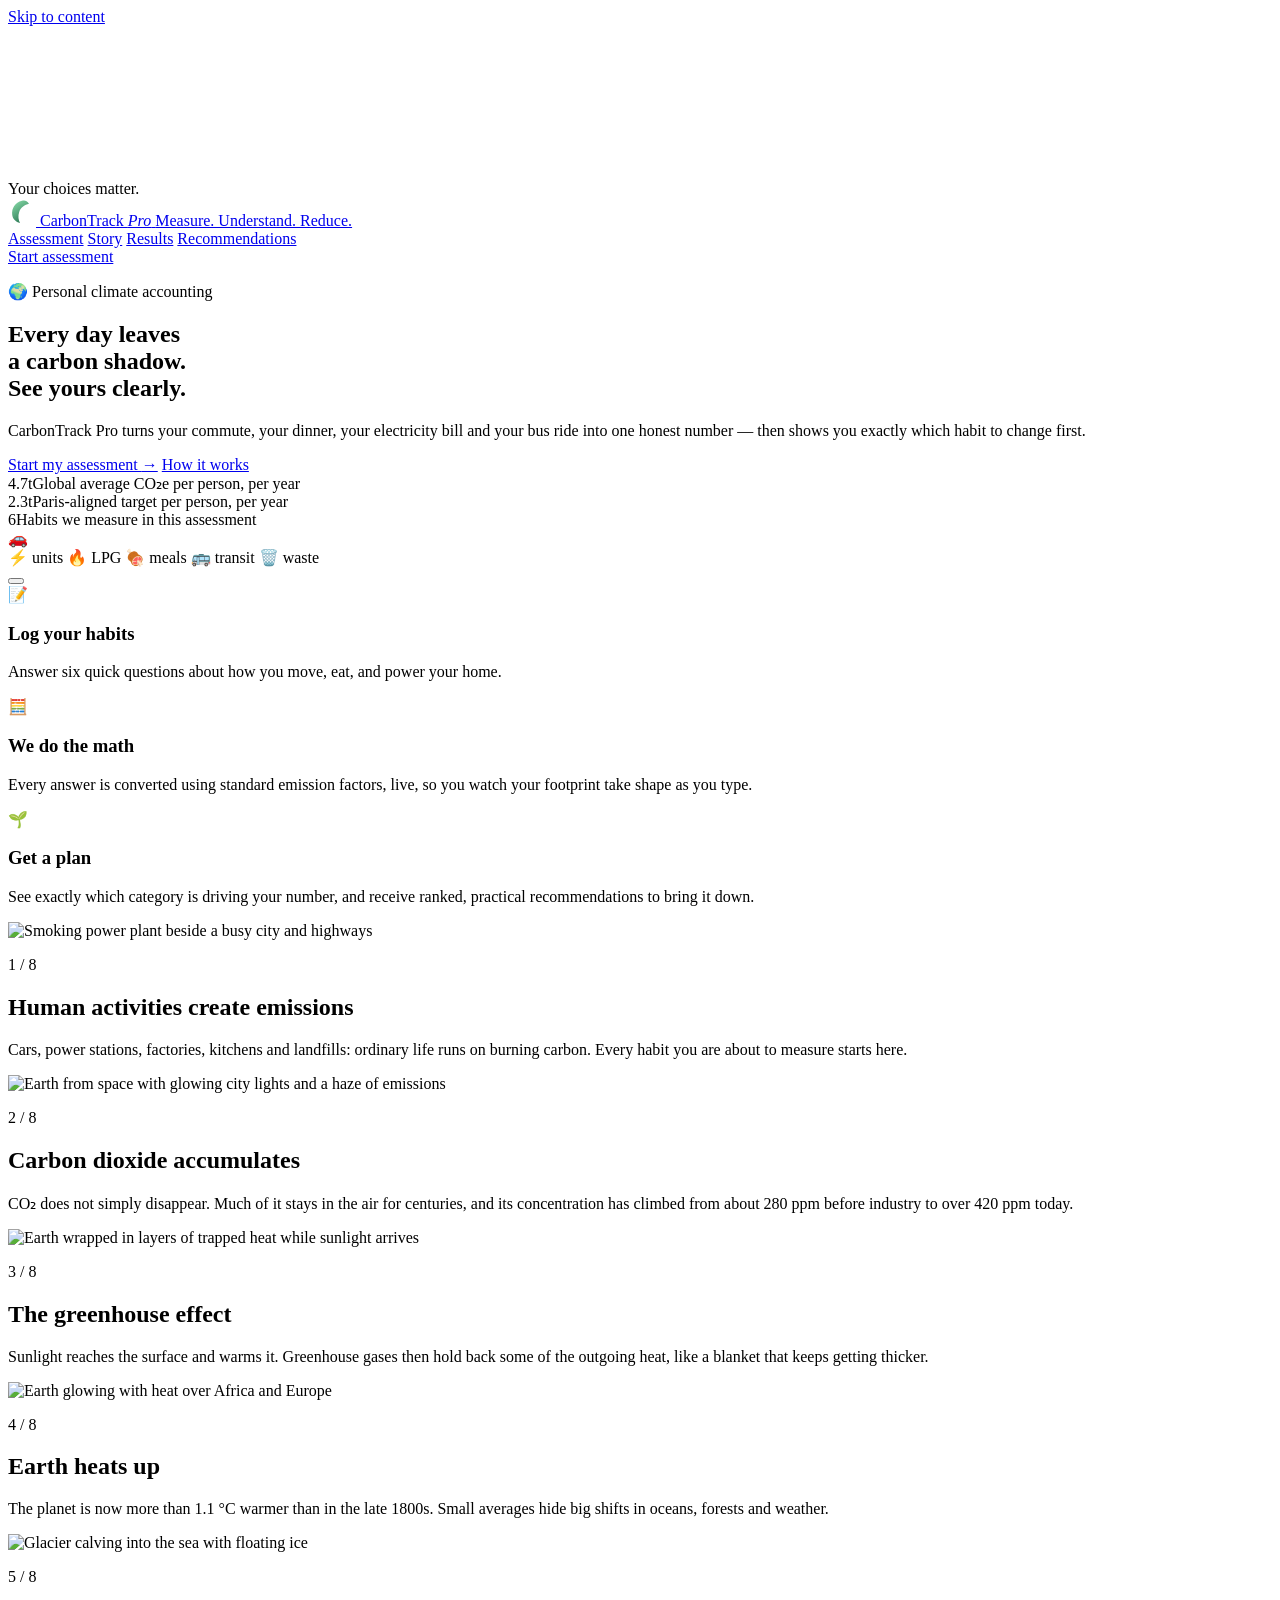
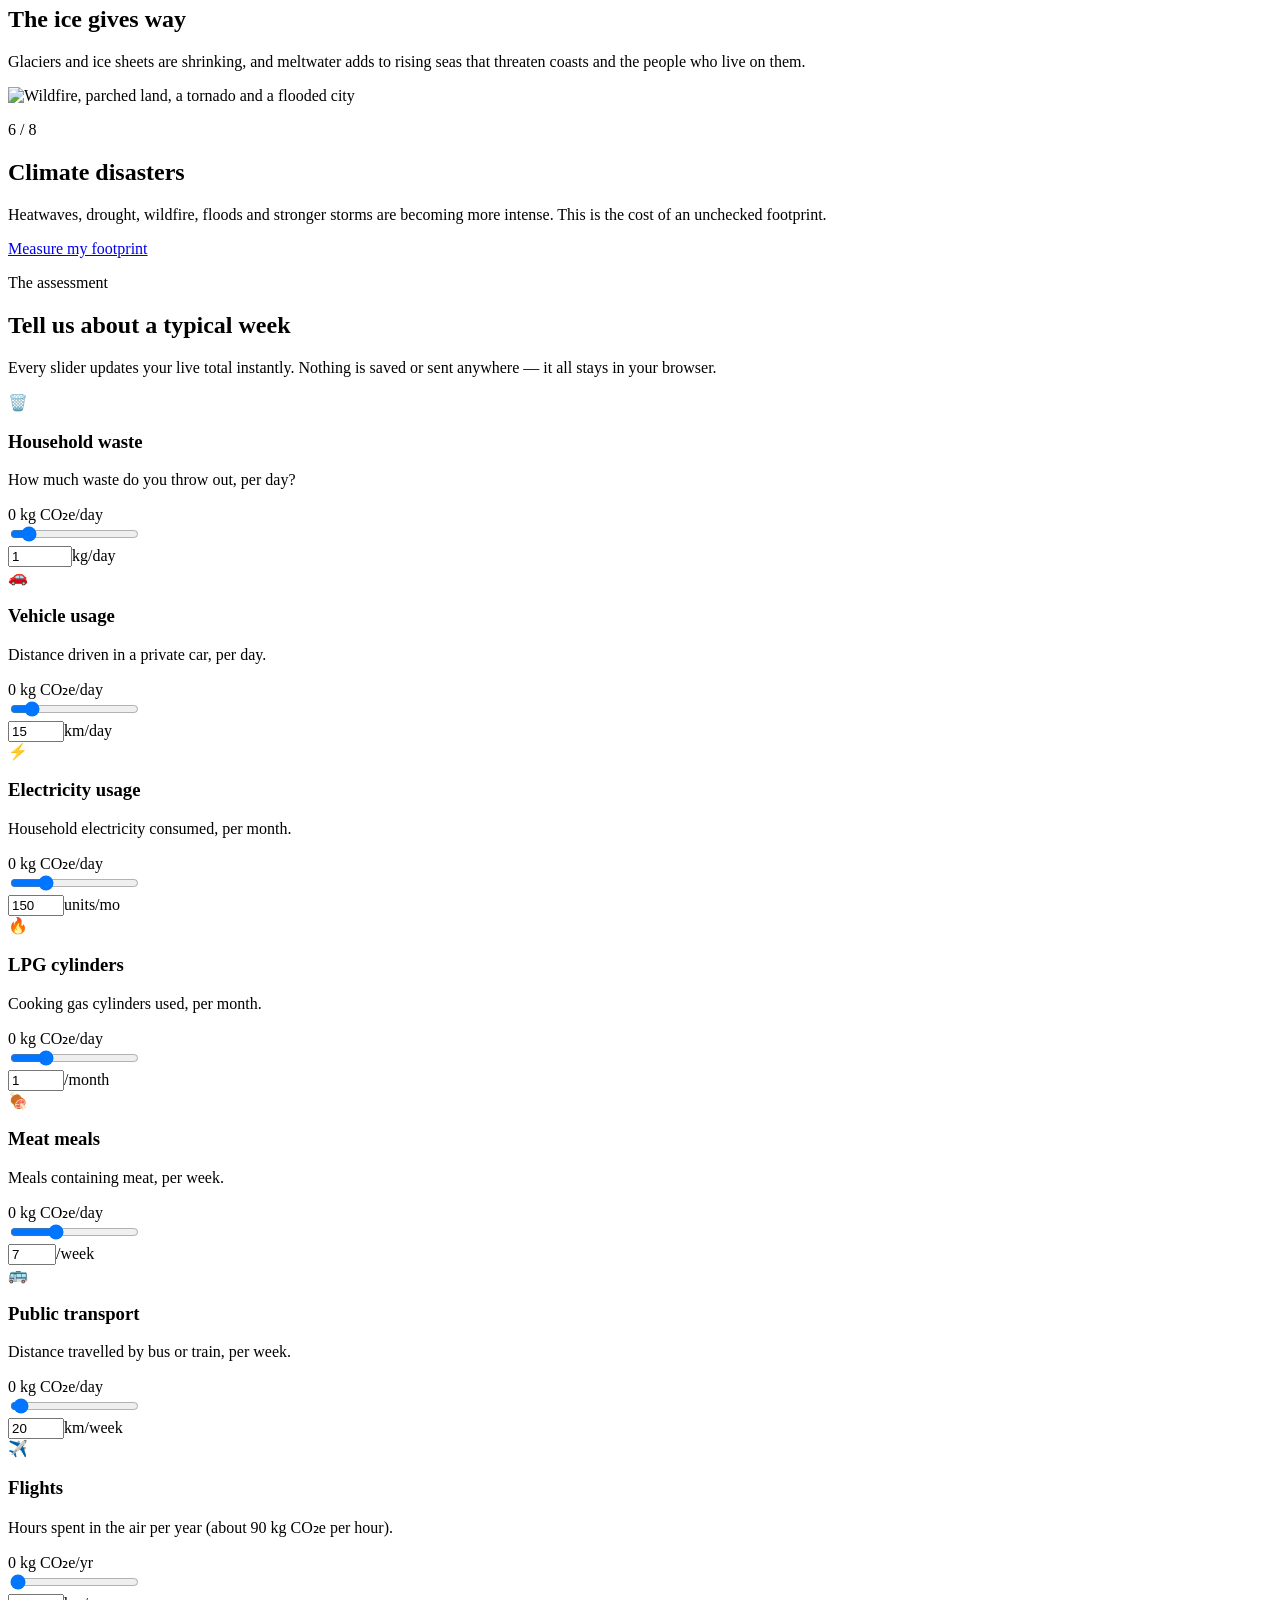
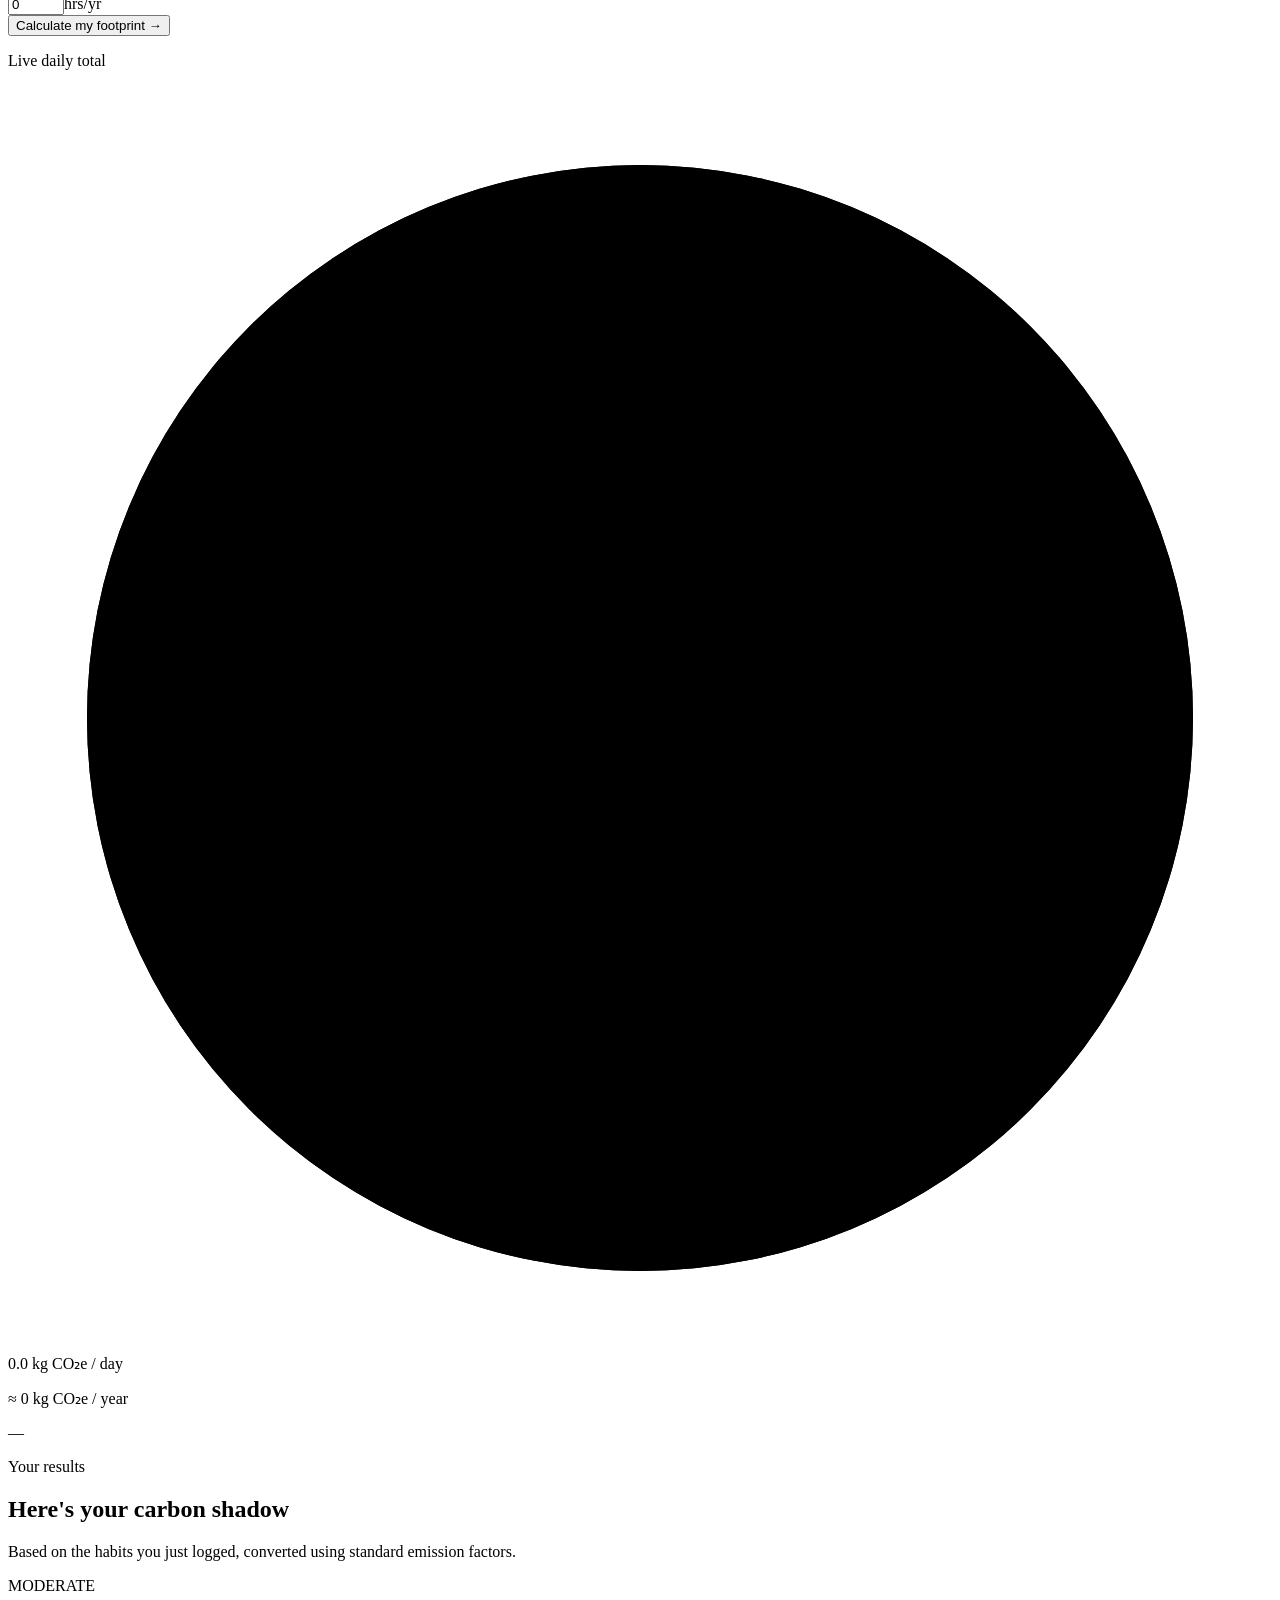
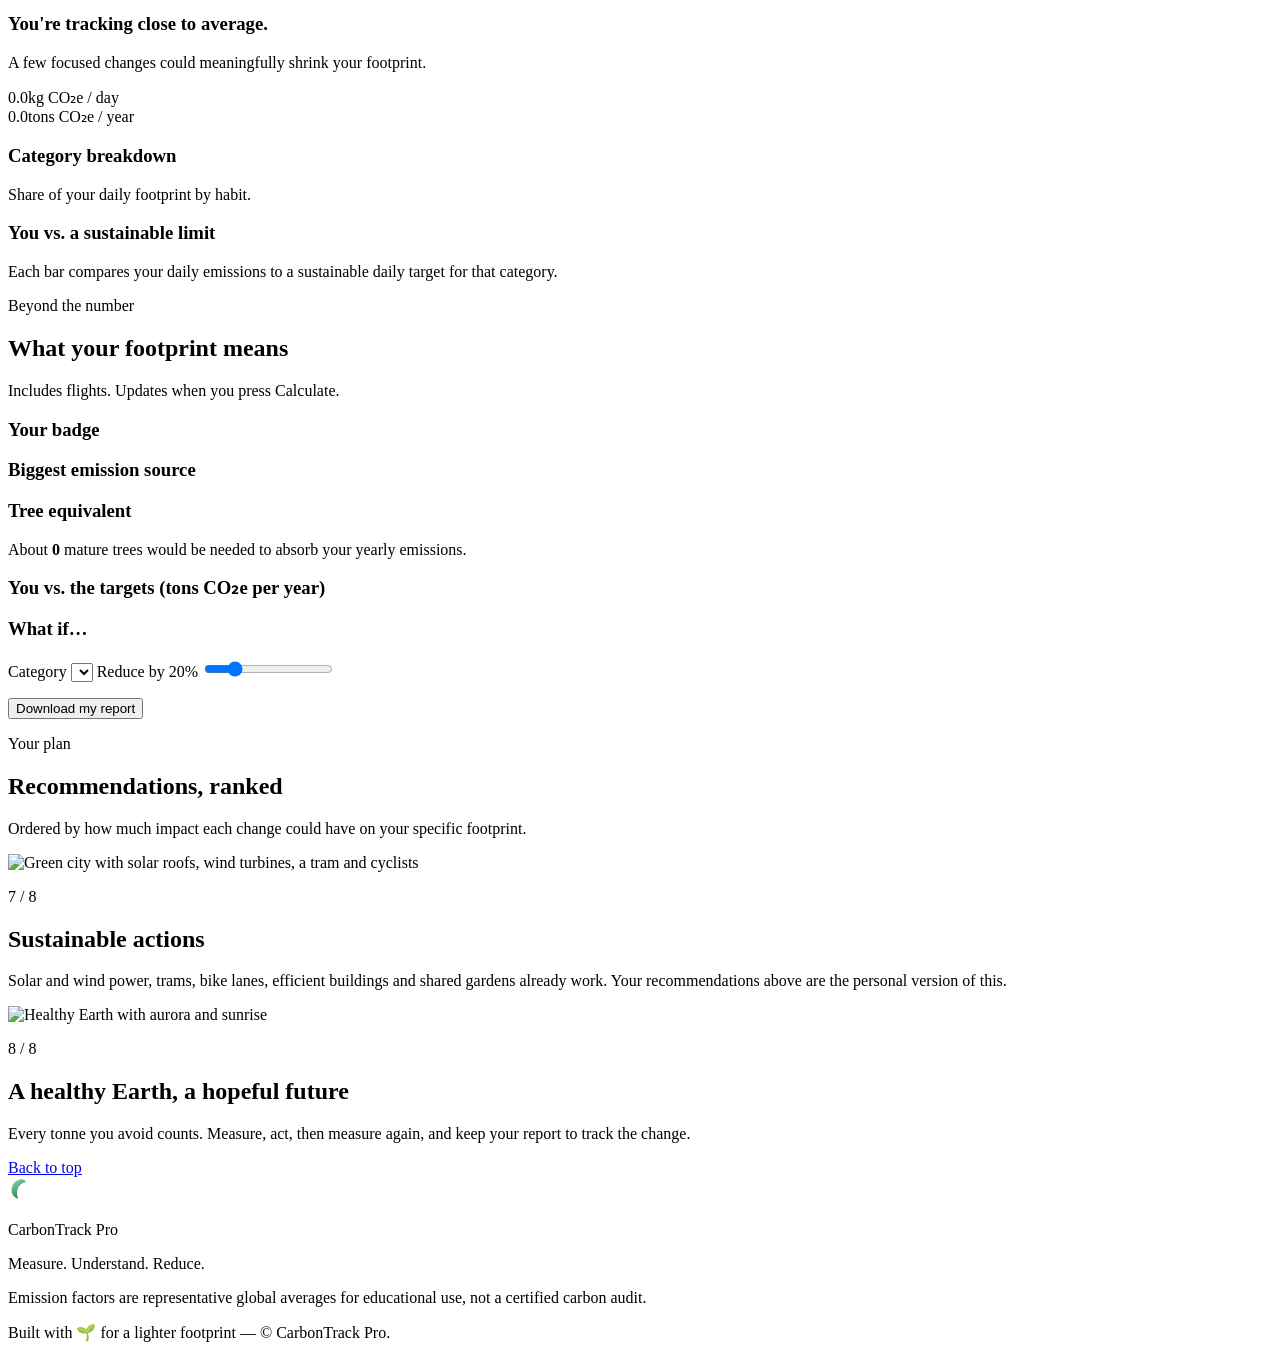
==== index.html @ 8499a709 "Add files via upload" ====
<!DOCTYPE html>
<html lang="en">
<head>
<meta charset="UTF-8" />
<meta name="viewport" content="width=device-width, initial-scale=1.0" />
<title>CarbonTrack Pro — Know Your Carbon Shadow</title>
<meta name="description" content="A precise, personalized carbon footprint tracker. Log your daily habits and get real recommendations to shrink your carbon shadow." />

<link rel="stylesheet" href="css/style.css" />
<link rel="stylesheet" href="css/enhancements.css" />
<meta http-equiv="Content-Security-Policy" content="default-src 'self'; img-src 'self' data: blob:; style-src 'self' 'unsafe-inline'; script-src 'self'; object-src 'none'; base-uri 'self'; form-action 'self'" />
</head>
<body>
<a class="skip-link" href="#main">Skip to content</a>

<div class="progress-track" aria-hidden="true"><div class="progress-fill" id="progressFill"></div></div>

<div class="blob-field" aria-hidden="true">
  <div class="blob blob--a" data-depth="0.15"></div>
  <div class="blob blob--b" data-depth="0.35"></div>
  <div class="blob blob--c" data-depth="0.08"></div>
</div>

<canvas id="cfc-bg-canvas" aria-hidden="true"></canvas>
<div id="cfc-bg-text" aria-hidden="true"><span>Your choices matter.</span></div>

<header class="site-header" id="siteHeader">
  <div class="header-inner">
    <a class="brand" href="#top">
      <span class="brand-mark">
        <svg viewBox="0 0 40 40" width="28" height="28" fill="none" xmlns="http://www.w3.org/2000/svg">
          <path d="M20 4C10 6 5 15 6 24c0.6 6 5.2 10.6 11.2 11.6C15 32 14 26 16 20c2.3-6.9 8-10.6 14-11.8C27 3.5 23.6 3.2 20 4Z" fill="url(#leafGrad)"/>
          <defs>
            <linearGradient id="leafGrad" x1="5" y1="4" x2="27" y2="36" gradientUnits="userSpaceOnUse">
              <stop stop-color="#8CE0AC"/><stop offset="1" stop-color="#1F6B4A"/>
            </linearGradient>
          </defs>
        </svg>
      </span>
      <span class="brand-text">
        <span class="brand-name">CarbonTrack <em>Pro</em></span>
        <span class="brand-tagline">Measure. Understand. Reduce.</span>
      </span>
    </a>
    <nav class="header-nav" aria-label="Primary">
      <a href="#calculator">Assessment</a>
      <a href="#story">Story</a>
      <a href="#results">Results</a>
      <a href="#recommendations">Recommendations</a>
    </nav>
    <a href="#calculator" class="btn btn--primary btn--small">Start assessment</a>
  </div>
</header>

<main id="main"><span id="top"></span>

  <section class="hero" id="hero">
    <div class="hero-inner">
      <p class="eyebrow reveal">🌍 Personal climate accounting</p>
      <h1 class="hero-title reveal">
        Every day leaves<br/>a <span class="hero-title-accent">carbon shadow.</span><br/>See yours clearly.
      </h1>
      <p class="hero-sub reveal">
        CarbonTrack Pro turns your commute, your dinner, your electricity bill and your bus ride
        into one honest number — then shows you exactly which habit to change first.
      </p>
      <div class="hero-actions reveal">
        <a href="#calculator" class="btn btn--primary">Start my assessment <span class="btn-arrow">→</span></a>
        <a href="#how-it-works" class="btn btn--ghost">How it works</a>
      </div>
      <div class="hero-stats reveal">
        <div class="hero-stat"><span class="hero-stat-num" data-mono>4.7t</span><span class="hero-stat-label">Global average CO₂e per person, per year</span></div>
        <div class="hero-stat"><span class="hero-stat-num" data-mono>2.3t</span><span class="hero-stat-label">Paris-aligned target per person, per year</span></div>
        <div class="hero-stat"><span class="hero-stat-num" data-mono>6</span><span class="hero-stat-label">Habits we measure in this assessment</span></div>
      </div>
    </div>
    <div class="hero-visual" aria-hidden="true">
      <div class="orbit-ring">
        <div class="orbit-core"><span class="orbit-emoji">🚗</span></div>
        <span class="orbit-chip orbit-chip--1">⚡ units</span>
        <span class="orbit-chip orbit-chip--2">🔥 LPG</span>
        <span class="orbit-chip orbit-chip--3">🍖 meals</span>
        <span class="orbit-chip orbit-chip--4">🚌 transit</span>
        <span class="orbit-chip orbit-chip--5">🗑️ waste</span>
      </div>
    </div>
    <button class="scroll-cue" id="scrollCue" aria-label="Scroll to assessment"><span></span></button>
  </section>

  <section class="how" id="how-it-works">
    <div class="how-inner">
      <div class="how-step reveal">
        <span class="how-step-icon">📝</span>
        <h3>Log your habits</h3>
        <p>Answer six quick questions about how you move, eat, and power your home.</p>
      </div>
      <div class="how-step reveal">
        <span class="how-step-icon">🧮</span>
        <h3>We do the math</h3>
        <p>Every answer is converted using standard emission factors, live, so you watch your footprint take shape as you type.</p>
      </div>
      <div class="how-step reveal">
        <span class="how-step-icon">🌱</span>
        <h3>Get a plan</h3>
        <p>See exactly which category is driving your number, and receive ranked, practical recommendations to bring it down.</p>
      </div>
    </div>
  </section>

<div id="story"><section class="scene" aria-labelledby="sc1"><div class="scene__media"><picture><source type="image/webp" srcset="assets/img/scene1-768.webp 768w, assets/img/scene1.webp 1376w" sizes="100vw"><img src="assets/img/scene1.jpg" srcset="assets/img/scene1-768.jpg 768w, assets/img/scene1.jpg 1376w" sizes="100vw" alt="Smoking power plant beside a busy city and highways" width="1376" height="768" loading="lazy" decoding="async"></picture></div><div class="scene__veil" aria-hidden="true"></div><div class="scene__inner"><div class="scene__card"><p class="scene__count">1 / 8</p><h2 id="sc1">Human activities create emissions</h2><p>Cars, power stations, factories, kitchens and landfills: ordinary life runs on burning carbon. Every habit you are about to measure starts here.</p></div></div></section><section class="scene" aria-labelledby="sc2"><div class="scene__media"><picture><source type="image/webp" srcset="assets/img/scene2-768.webp 768w, assets/img/scene2.webp 1376w" sizes="100vw"><img src="assets/img/scene2.jpg" srcset="assets/img/scene2-768.jpg 768w, assets/img/scene2.jpg 1376w" sizes="100vw" alt="Earth from space with glowing city lights and a haze of emissions" width="1376" height="768" loading="lazy" decoding="async"></picture></div><div class="scene__veil" aria-hidden="true"></div><div class="scene__inner"><div class="scene__card"><p class="scene__count">2 / 8</p><h2 id="sc2">Carbon dioxide accumulates</h2><p>CO₂ does not simply disappear. Much of it stays in the air for centuries, and its concentration has climbed from about 280 ppm before industry to over 420 ppm today.</p></div></div></section><section class="scene" aria-labelledby="sc3"><div class="scene__media"><picture><source type="image/webp" srcset="assets/img/scene3-768.webp 768w, assets/img/scene3.webp 1376w" sizes="100vw"><img src="assets/img/scene3.jpg" srcset="assets/img/scene3-768.jpg 768w, assets/img/scene3.jpg 1376w" sizes="100vw" alt="Earth wrapped in layers of trapped heat while sunlight arrives" width="1376" height="768" loading="lazy" decoding="async"></picture></div><div class="scene__veil" aria-hidden="true"></div><div class="scene__inner"><div class="scene__card"><p class="scene__count">3 / 8</p><h2 id="sc3">The greenhouse effect</h2><p>Sunlight reaches the surface and warms it. Greenhouse gases then hold back some of the outgoing heat, like a blanket that keeps getting thicker.</p></div></div></section><section class="scene" aria-labelledby="sc4"><div class="scene__media"><picture><source type="image/webp" srcset="assets/img/scene4-768.webp 768w, assets/img/scene4.webp 1376w" sizes="100vw"><img src="assets/img/scene4.jpg" srcset="assets/img/scene4-768.jpg 768w, assets/img/scene4.jpg 1376w" sizes="100vw" alt="Earth glowing with heat over Africa and Europe" width="1376" height="768" loading="lazy" decoding="async"></picture></div><div class="scene__veil" aria-hidden="true"></div><div class="scene__inner"><div class="scene__card"><p class="scene__count">4 / 8</p><h2 id="sc4">Earth heats up</h2><p>The planet is now more than 1.1 °C warmer than in the late 1800s. Small averages hide big shifts in oceans, forests and weather.</p></div></div></section><section class="scene" aria-labelledby="sc5"><div class="scene__media"><picture><source type="image/webp" srcset="assets/img/scene5-768.webp 768w, assets/img/scene5.webp 1376w" sizes="100vw"><img src="assets/img/scene5.jpg" srcset="assets/img/scene5-768.jpg 768w, assets/img/scene5.jpg 1376w" sizes="100vw" alt="Glacier calving into the sea with floating ice" width="1376" height="768" loading="lazy" decoding="async"></picture></div><div class="scene__veil" aria-hidden="true"></div><div class="scene__inner"><div class="scene__card"><p class="scene__count">5 / 8</p><h2 id="sc5">The ice gives way</h2><p>Glaciers and ice sheets are shrinking, and meltwater adds to rising seas that threaten coasts and the people who live on them.</p></div></div></section><section class="scene" aria-labelledby="sc6"><div class="scene__media"><picture><source type="image/webp" srcset="assets/img/scene6-768.webp 768w, assets/img/scene6.webp 1376w" sizes="100vw"><img src="assets/img/scene6.jpg" srcset="assets/img/scene6-768.jpg 768w, assets/img/scene6.jpg 1376w" sizes="100vw" alt="Wildfire, parched land, a tornado and a flooded city" width="1376" height="768" loading="lazy" decoding="async"></picture></div><div class="scene__veil" aria-hidden="true"></div><div class="scene__inner"><div class="scene__card"><p class="scene__count">6 / 8</p><h2 id="sc6">Climate disasters</h2><p>Heatwaves, drought, wildfire, floods and stronger storms are becoming more intense. This is the cost of an unchecked footprint.</p><a class="btn btn--primary scene__cta" href="#calculator">Measure my footprint</a></div></div></section></div>
  <section class="calculator" id="calculator">
    <div class="section-head reveal">
      <p class="eyebrow">The assessment</p>
      <h2>Tell us about a typical week</h2>
      <p class="section-sub">Every slider updates your live total instantly. Nothing is saved or sent anywhere — it all stays in your browser.</p>
    </div>

    <div class="calculator-grid">
      <div class="calculator-cards" id="calculatorCards">

        <article class="q-card reveal" data-category="waste">
          <div class="q-card-head">
            <span class="q-icon" style="--icon-bg:#EAF6EE;">🗑️</span>
            <div><h3>Household waste</h3><p>How much waste do you throw out, per day?</p></div>
            <span class="q-chip" id="chip-waste">0 kg CO₂e/day</span>
          </div>
          <div class="q-controls">
            <input type="range" min="0" max="10" step="0.1" value="1" class="q-slider" id="slider-waste">
            <div class="q-number"><input type="number" min="0" max="10" step="0.1" value="1" id="number-waste"><span>kg/day</span></div>
          </div>
        </article>

        <article class="q-card reveal" data-category="vehicle">
          <div class="q-card-head">
            <span class="q-icon" style="--icon-bg:#EAF1FB;">🚗</span>
            <div><h3>Vehicle usage</h3><p>Distance driven in a private car, per day.</p></div>
            <span class="q-chip" id="chip-vehicle">0 kg CO₂e/day</span>
          </div>
          <div class="q-controls">
            <input type="range" min="0" max="120" step="1" value="15" class="q-slider" id="slider-vehicle">
            <div class="q-number"><input type="number" min="0" max="120" step="1" value="15" id="number-vehicle"><span>km/day</span></div>
          </div>
        </article>

        <article class="q-card reveal" data-category="electricity">
          <div class="q-card-head">
            <span class="q-icon" style="--icon-bg:#FEF6E4;">⚡</span>
            <div><h3>Electricity usage</h3><p>Household electricity consumed, per month.</p></div>
            <span class="q-chip" id="chip-electricity">0 kg CO₂e/day</span>
          </div>
          <div class="q-controls">
            <input type="range" min="0" max="600" step="5" value="150" class="q-slider" id="slider-electricity">
            <div class="q-number"><input type="number" min="0" max="600" step="5" value="150" id="number-electricity"><span>units/mo</span></div>
          </div>
        </article>

        <article class="q-card reveal" data-category="lpg">
          <div class="q-card-head">
            <span class="q-icon" style="--icon-bg:#FDEDEA;">🔥</span>
            <div><h3>LPG cylinders</h3><p>Cooking gas cylinders used, per month.</p></div>
            <span class="q-chip" id="chip-lpg">0 kg CO₂e/day</span>
          </div>
          <div class="q-controls">
            <input type="range" min="0" max="4" step="0.1" value="1" class="q-slider" id="slider-lpg">
            <div class="q-number"><input type="number" min="0" max="4" step="0.1" value="1" id="number-lpg"><span>/month</span></div>
          </div>
        </article>

        <article class="q-card reveal" data-category="meat">
          <div class="q-card-head">
            <span class="q-icon" style="--icon-bg:#FBEAEE;">🍖</span>
            <div><h3>Meat meals</h3><p>Meals containing meat, per week.</p></div>
            <span class="q-chip" id="chip-meat">0 kg CO₂e/day</span>
          </div>
          <div class="q-controls">
            <input type="range" min="0" max="21" step="1" value="7" class="q-slider" id="slider-meat">
            <div class="q-number"><input type="number" min="0" max="21" step="1" value="7" id="number-meat"><span>/week</span></div>
          </div>
        </article>

        <article class="q-card reveal" data-category="transit">
          <div class="q-card-head">
            <span class="q-icon" style="--icon-bg:#EEF0FC;">🚌</span>
            <div><h3>Public transport</h3><p>Distance travelled by bus or train, per week.</p></div>
            <span class="q-chip" id="chip-transit">0 kg CO₂e/day</span>
          </div>
          <div class="q-controls">
            <input type="range" min="0" max="700" step="10" value="20" class="q-slider" id="slider-transit">
            <div class="q-number"><input type="number" min="0" max="700" step="10" value="20" id="number-transit"><span>km/week</span></div>
          </div>
        </article>

<article class="q-card reveal" data-category="flight"><div class="q-card-head"><span class="q-icon" style="--icon-bg:#E8F3FB;">✈️</span>
<div><h3>Flights</h3><p>Hours spent in the air per year (about 90 kg CO₂e per hour).</p></div><span class="q-chip" id="chip-flight">0 kg CO₂e/yr</span></div>
<div class="q-controls"><input type="range" min="0" max="200" step="1" value="0" class="q-slider" id="slider-flight"><div class="q-number"><input type="number" min="0" max="200" step="1" value="0" id="number-flight"><span>hrs/yr</span></div></div></article>
        <button class="btn btn--primary btn--wide reveal" id="calculateBtn" type="button">
          Calculate my footprint <span class="btn-arrow">→</span>
        </button>
      </div>

      <aside class="live-panel reveal" id="livePanel">
        <div class="live-panel-inner">
          <p class="live-label">Live daily total</p>
          <div class="gauge">
            <svg viewBox="0 0 160 160" class="gauge-svg">
              <circle cx="80" cy="80" r="70" class="gauge-track"/>
              <circle cx="80" cy="80" r="70" class="gauge-value" id="gaugeValue"/>
            </svg>
            <div class="gauge-center">
              <span class="gauge-number" id="gaugeNumber" data-mono>0.0</span>
              <span class="gauge-unit">kg CO₂e / day</span>
            </div>
          </div>
          <p class="live-yearly">≈ <span id="liveYearly" data-mono>0</span> kg CO₂e / year</p>
          <div class="live-badge" id="liveBadge">—</div>
        </div>
      </aside>
    </div>
  </section>

  <section class="results" id="results">
    <div class="section-head reveal">
      <p class="eyebrow">Your results</p>
      <h2>Here's your carbon shadow</h2>
      <p class="section-sub">Based on the habits you just logged, converted using standard emission factors.</p>
    </div>

    <div class="verdict-card reveal" id="verdictCard">
      <div class="verdict-left">
        <span class="verdict-flag" id="verdictFlag">MODERATE</span>
        <h3 class="verdict-title" id="verdictTitle">You're tracking close to average.</h3>
        <p class="verdict-desc" id="verdictDesc">A few focused changes could meaningfully shrink your footprint.</p>
        <div class="verdict-numbers">
          <div><span class="verdict-big" id="verdictDaily" data-mono>0.0</span><span class="verdict-unit">kg CO₂e / day</span></div>
          <div><span class="verdict-big" id="verdictYearly" data-mono>0.0</span><span class="verdict-unit">tons CO₂e / year</span></div>
        </div>
      </div>
      <div class="verdict-right">
        <div id="doughnutChart" class="donut-wrap" aria-label="Category breakdown chart"></div>
      </div>
    </div>

    <div class="charts-row">
      <div class="chart-card reveal">
        <h3>Category breakdown</h3>
        <p class="chart-sub">Share of your daily footprint by habit.</p>
        <div class="legend" id="doughnutLegend"></div>
      </div>
      <div class="chart-card chart-card--wide reveal">
        <h3>You vs. a sustainable limit</h3>
        <p class="chart-sub">Each bar compares your daily emissions to a sustainable daily target for that category.</p>
        <div id="barChart" class="bar-list" aria-label="Category vs sustainable limit comparison"></div>
      </div>
    </div>
  </section>

<section class="insights" id="insights" aria-labelledby="insH"><div class="section-head"><p class="eyebrow">Beyond the number</p><h2 id="insH">What your footprint means</h2>
<p class="section-sub">Includes flights. Updates when you press Calculate.</p></div><div class="insight-grid">
<div class="insight-card"><h3>Your badge</h3><div class="badge-big" role="status"><span class="badge-big__icon" id="badgeIcon" aria-hidden="true"></span><div><div class="badge-big__name" id="badgeName"></div><p id="badgeDesc"></p></div></div></div>
<div class="insight-card"><h3>Biggest emission source</h3><p id="topSource"></p><h3>Tree equivalent</h3><p>About <strong id="treeCount" data-mono>0</strong> mature trees would be needed to absorb your yearly emissions.</p></div>
<div class="insight-card insight-card--wide"><h3>You vs. the targets (tons CO₂e per year)</h3><div id="cmpChart" role="img" aria-label="Bar comparison of sustainable target, global average and your result"></div></div>
<div class="insight-card insight-card--wide"><h3>What if&hellip;</h3><div class="whatif-controls"><label>Category <select id="whatifCat"></select></label>
<label>Reduce by <output id="whatifPctOut">20%</output> <input type="range" class="q-slider" id="whatifPct" min="0" max="100" step="5" value="20"></label></div><p class="whatif-out" id="whatifOut" aria-live="polite"></p></div>
</div><div class="report-bar"><button class="btn btn--primary" id="reportBtn" type="button">Download my report</button></div></section>
  <section class="recommendations" id="recommendations">
    <div class="section-head reveal">
      <p class="eyebrow">Your plan</p>
      <h2>Recommendations, ranked</h2>
      <p class="section-sub">Ordered by how much impact each change could have on your specific footprint.</p>
    </div>
    <div class="rec-grid" id="recGrid"></div>
  </section>

<div id="hope"><section class="scene" aria-labelledby="sc7"><div class="scene__media"><picture><source type="image/webp" srcset="assets/img/scene7-768.webp 768w, assets/img/scene7.webp 1376w" sizes="100vw"><img src="assets/img/scene7.jpg" srcset="assets/img/scene7-768.jpg 768w, assets/img/scene7.jpg 1376w" sizes="100vw" alt="Green city with solar roofs, wind turbines, a tram and cyclists" width="1376" height="768" loading="lazy" decoding="async"></picture></div><div class="scene__veil" aria-hidden="true"></div><div class="scene__inner"><div class="scene__card"><p class="scene__count">7 / 8</p><h2 id="sc7">Sustainable actions</h2><p>Solar and wind power, trams, bike lanes, efficient buildings and shared gardens already work. Your recommendations above are the personal version of this.</p></div></div></section><section class="scene" aria-labelledby="sc8"><div class="scene__media"><picture><source type="image/webp" srcset="assets/img/scene8-768.webp 768w, assets/img/scene8.webp 1376w" sizes="100vw"><img src="assets/img/scene8.jpg" srcset="assets/img/scene8-768.jpg 768w, assets/img/scene8.jpg 1376w" sizes="100vw" alt="Healthy Earth with aurora and sunrise" width="1376" height="768" loading="lazy" decoding="async"></picture></div><div class="scene__veil" aria-hidden="true"></div><div class="scene__inner"><div class="scene__card"><p class="scene__count">8 / 8</p><h2 id="sc8">A healthy Earth, a hopeful future</h2><p>Every tonne you avoid counts. Measure, act, then measure again, and keep your report to track the change.</p><a class="btn btn--ghost scene__cta" href="#top">Back to top</a></div></div></section></div>
</main>

<footer class="site-footer">
  <div class="footer-inner">
    <div class="footer-brand">
      <span class="brand-mark">
        <svg viewBox="0 0 40 40" width="24" height="24" fill="none" xmlns="http://www.w3.org/2000/svg">
          <path d="M20 4C10 6 5 15 6 24c0.6 6 5.2 10.6 11.2 11.6C15 32 14 26 16 20c2.3-6.9 8-10.6 14-11.8C27 3.5 23.6 3.2 20 4Z" fill="url(#leafGrad2)"/>
          <defs>
            <linearGradient id="leafGrad2" x1="5" y1="4" x2="27" y2="36" gradientUnits="userSpaceOnUse">
              <stop stop-color="#8CE0AC"/><stop offset="1" stop-color="#1F6B4A"/>
            </linearGradient>
          </defs>
        </svg>
      </span>
      <div><p class="footer-name">CarbonTrack Pro</p><p class="footer-tag">Measure. Understand. Reduce.</p></div>
    </div>
    <p class="footer-note">Emission factors are representative global averages for educational use, not a certified carbon audit.</p>
    <p class="footer-credits">Built with 🌱 for a lighter footprint — © <span id="year"></span> CarbonTrack Pro.</p>
  </div>
</footer>

<script src="js/app.js" defer></script>
<script src="js/enhancements.js" defer></script>
</body>
</html>
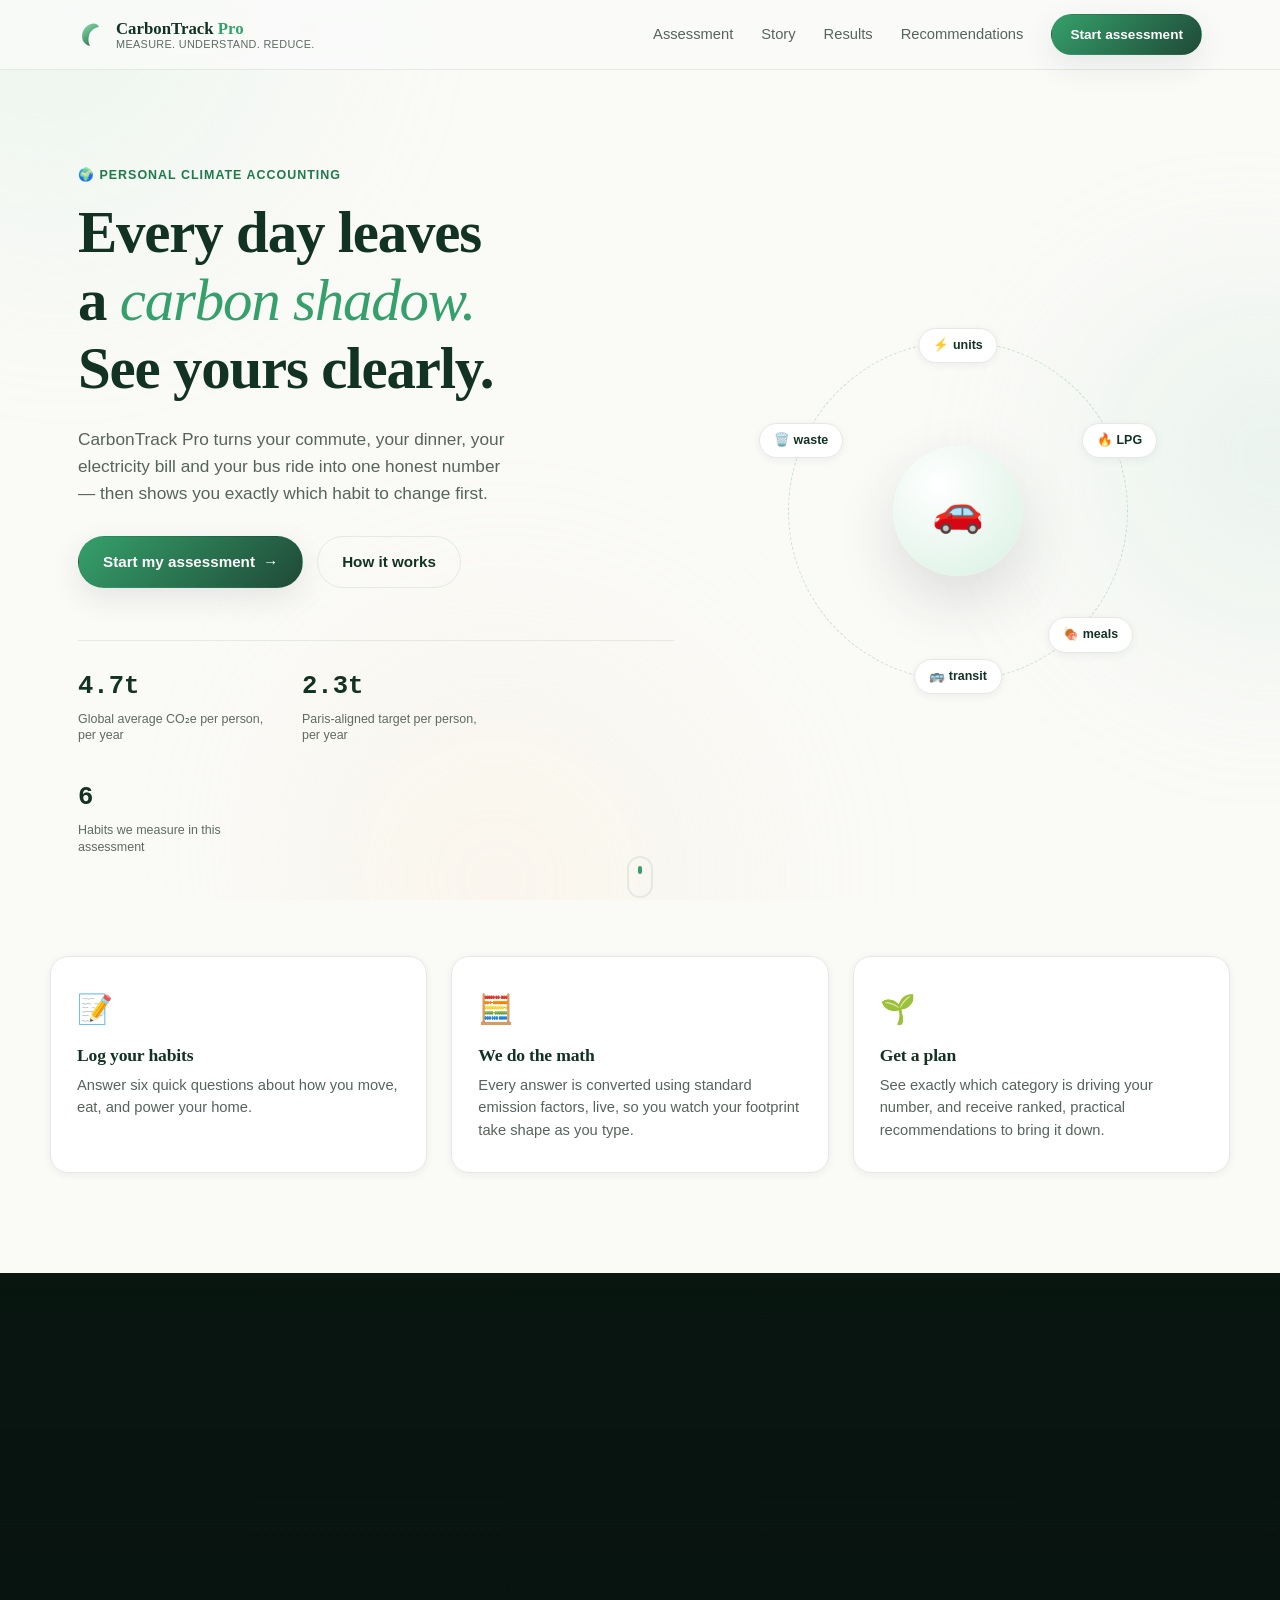
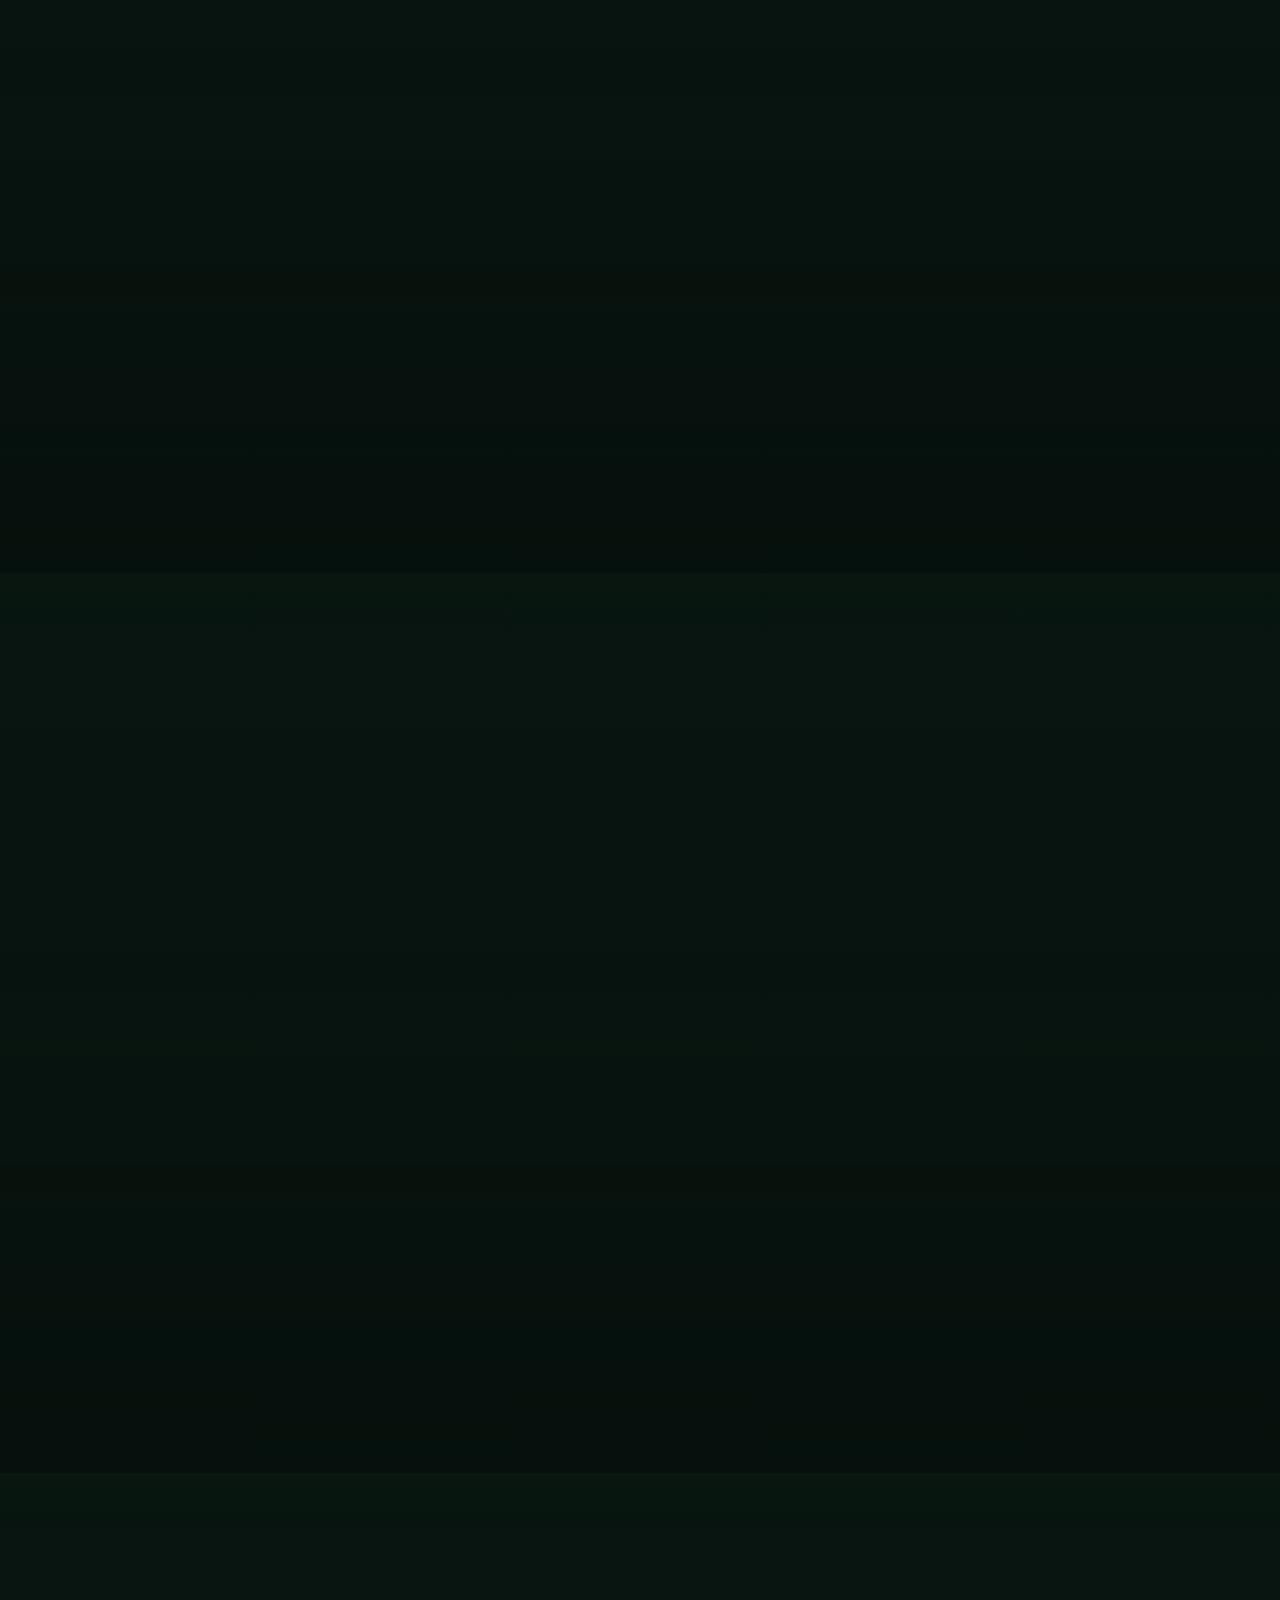
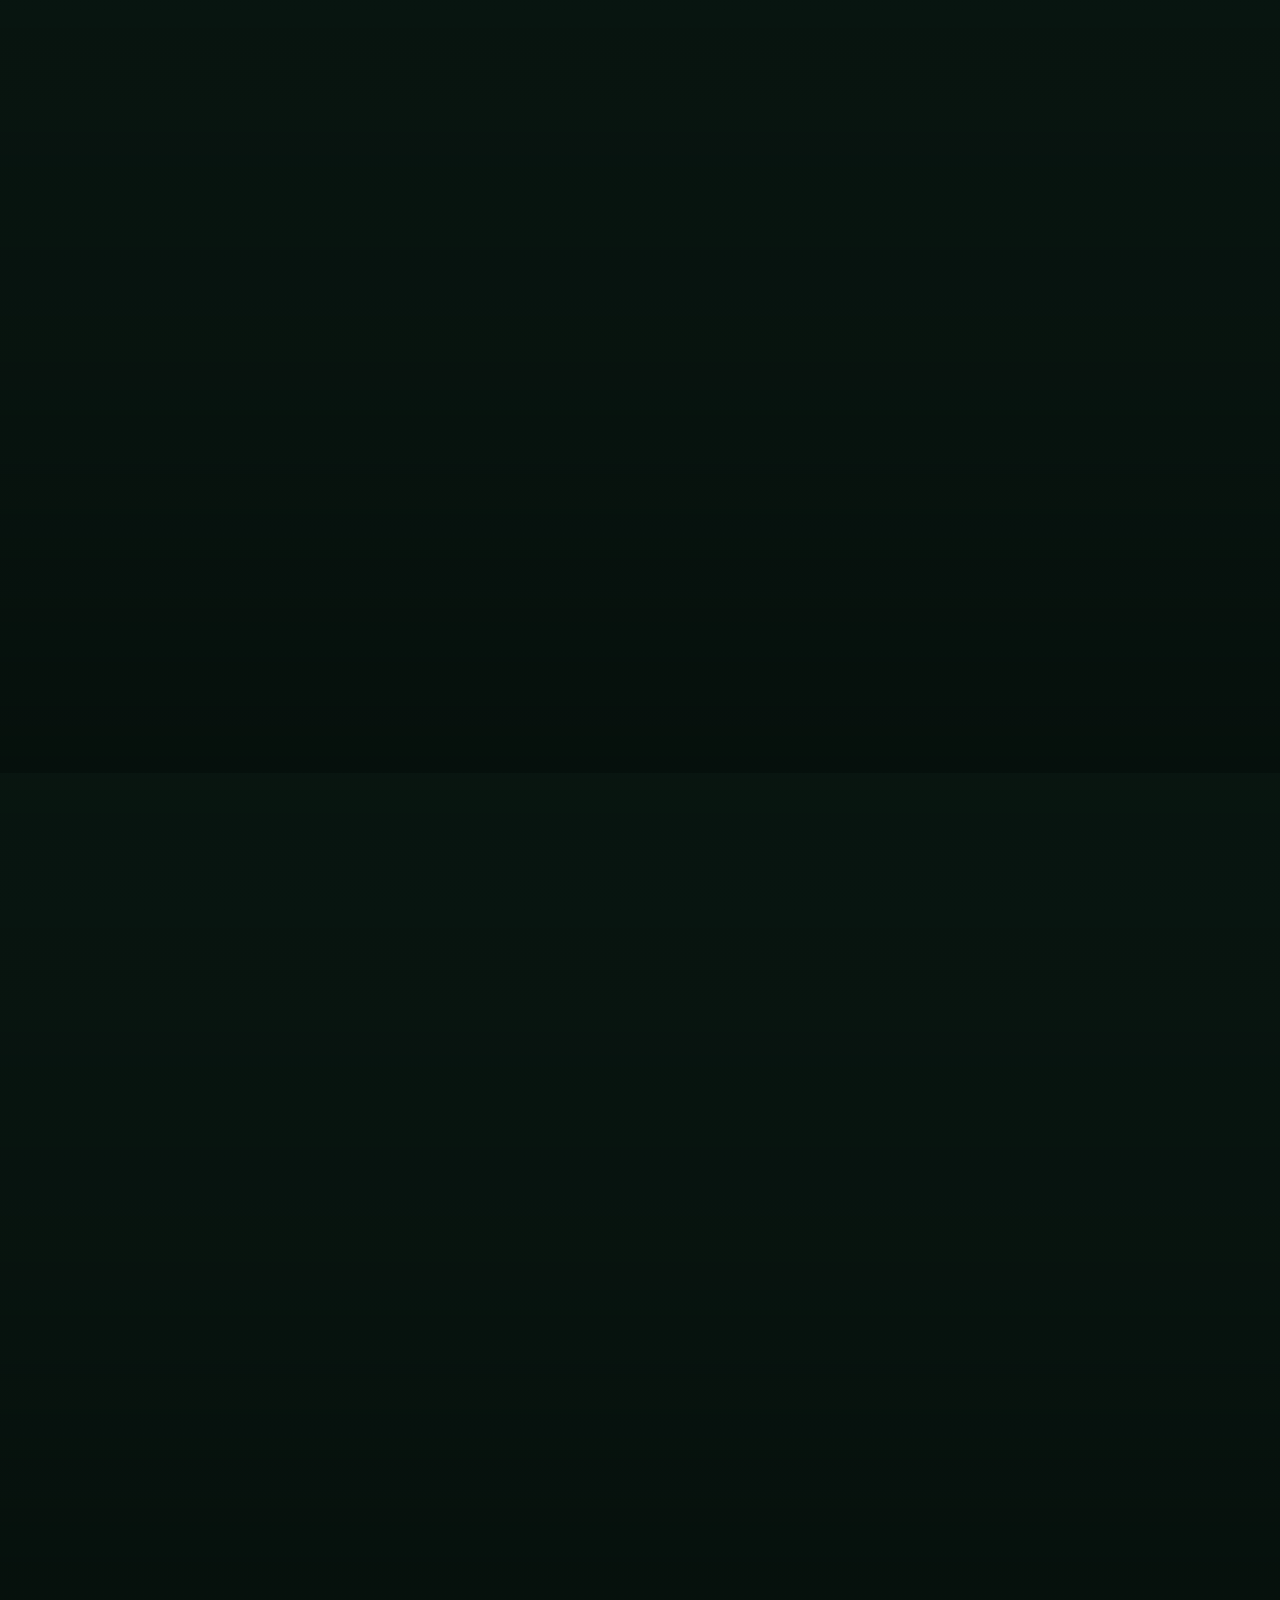
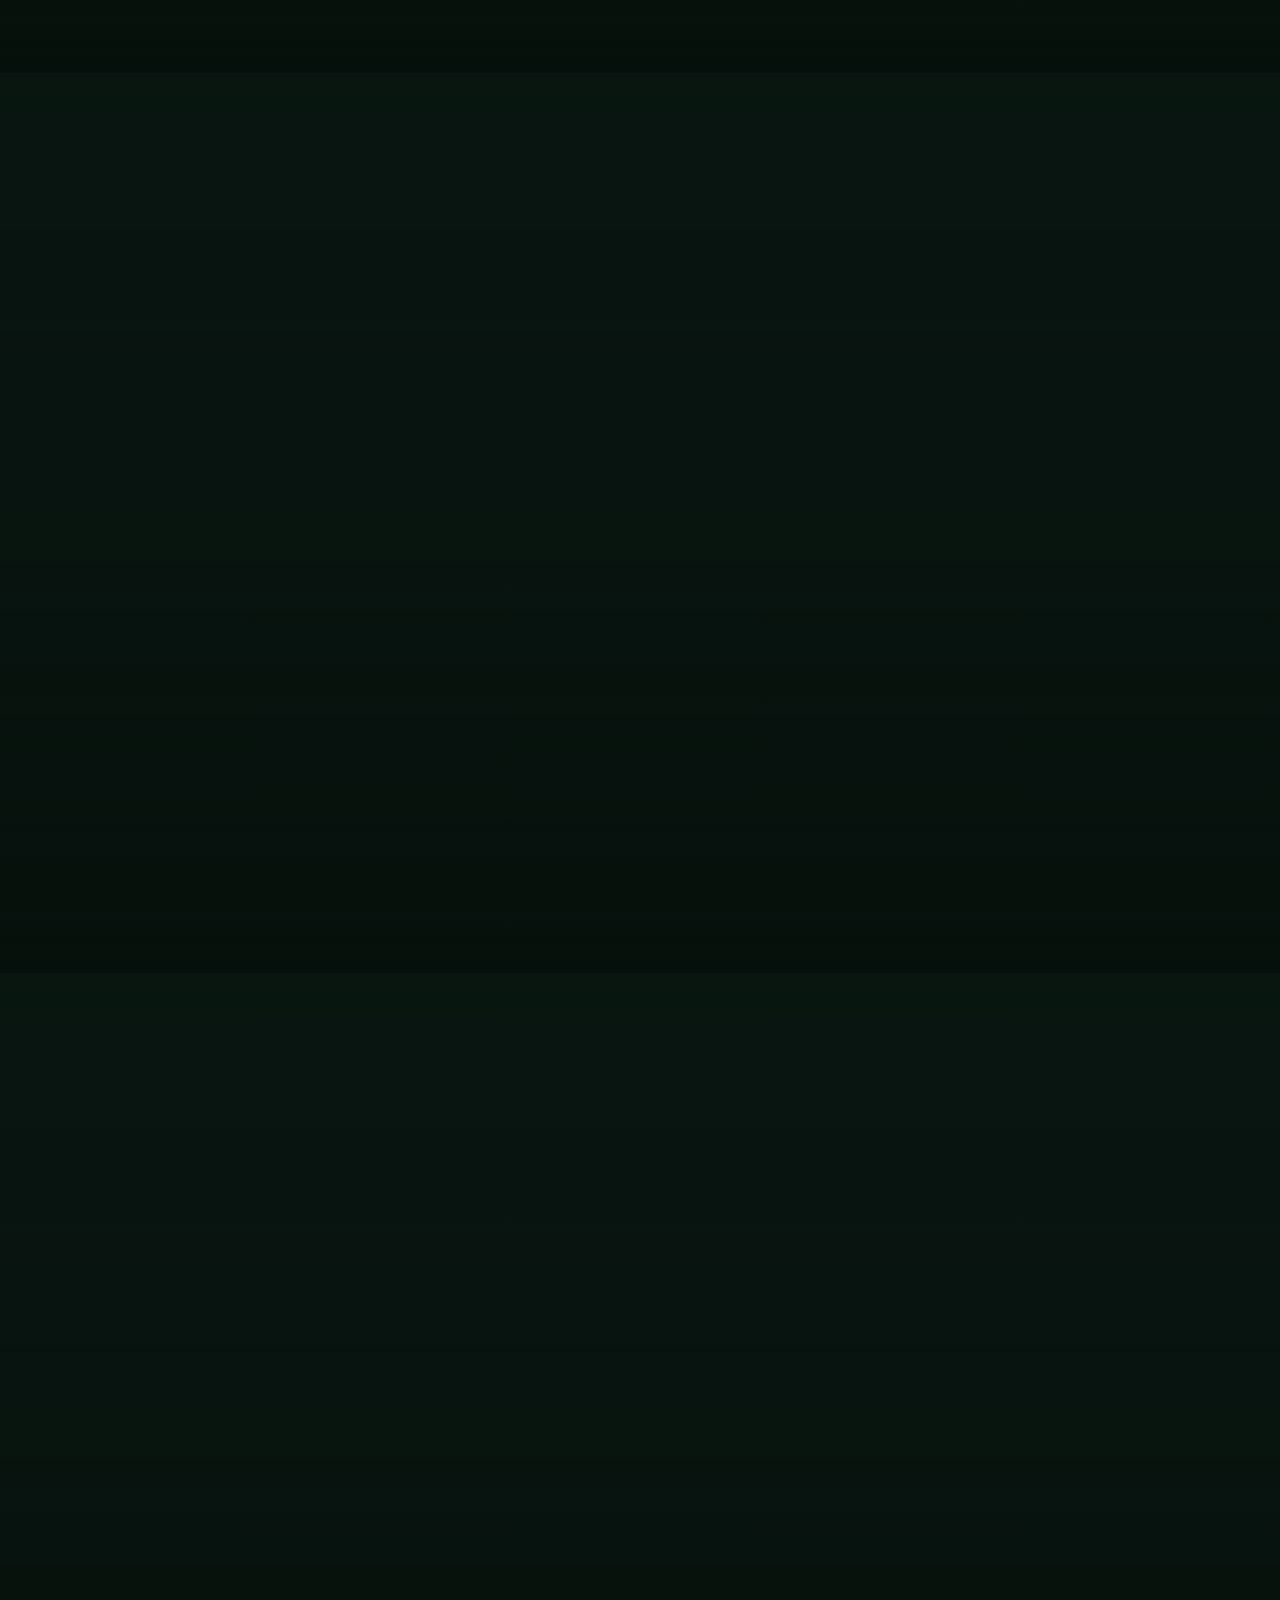
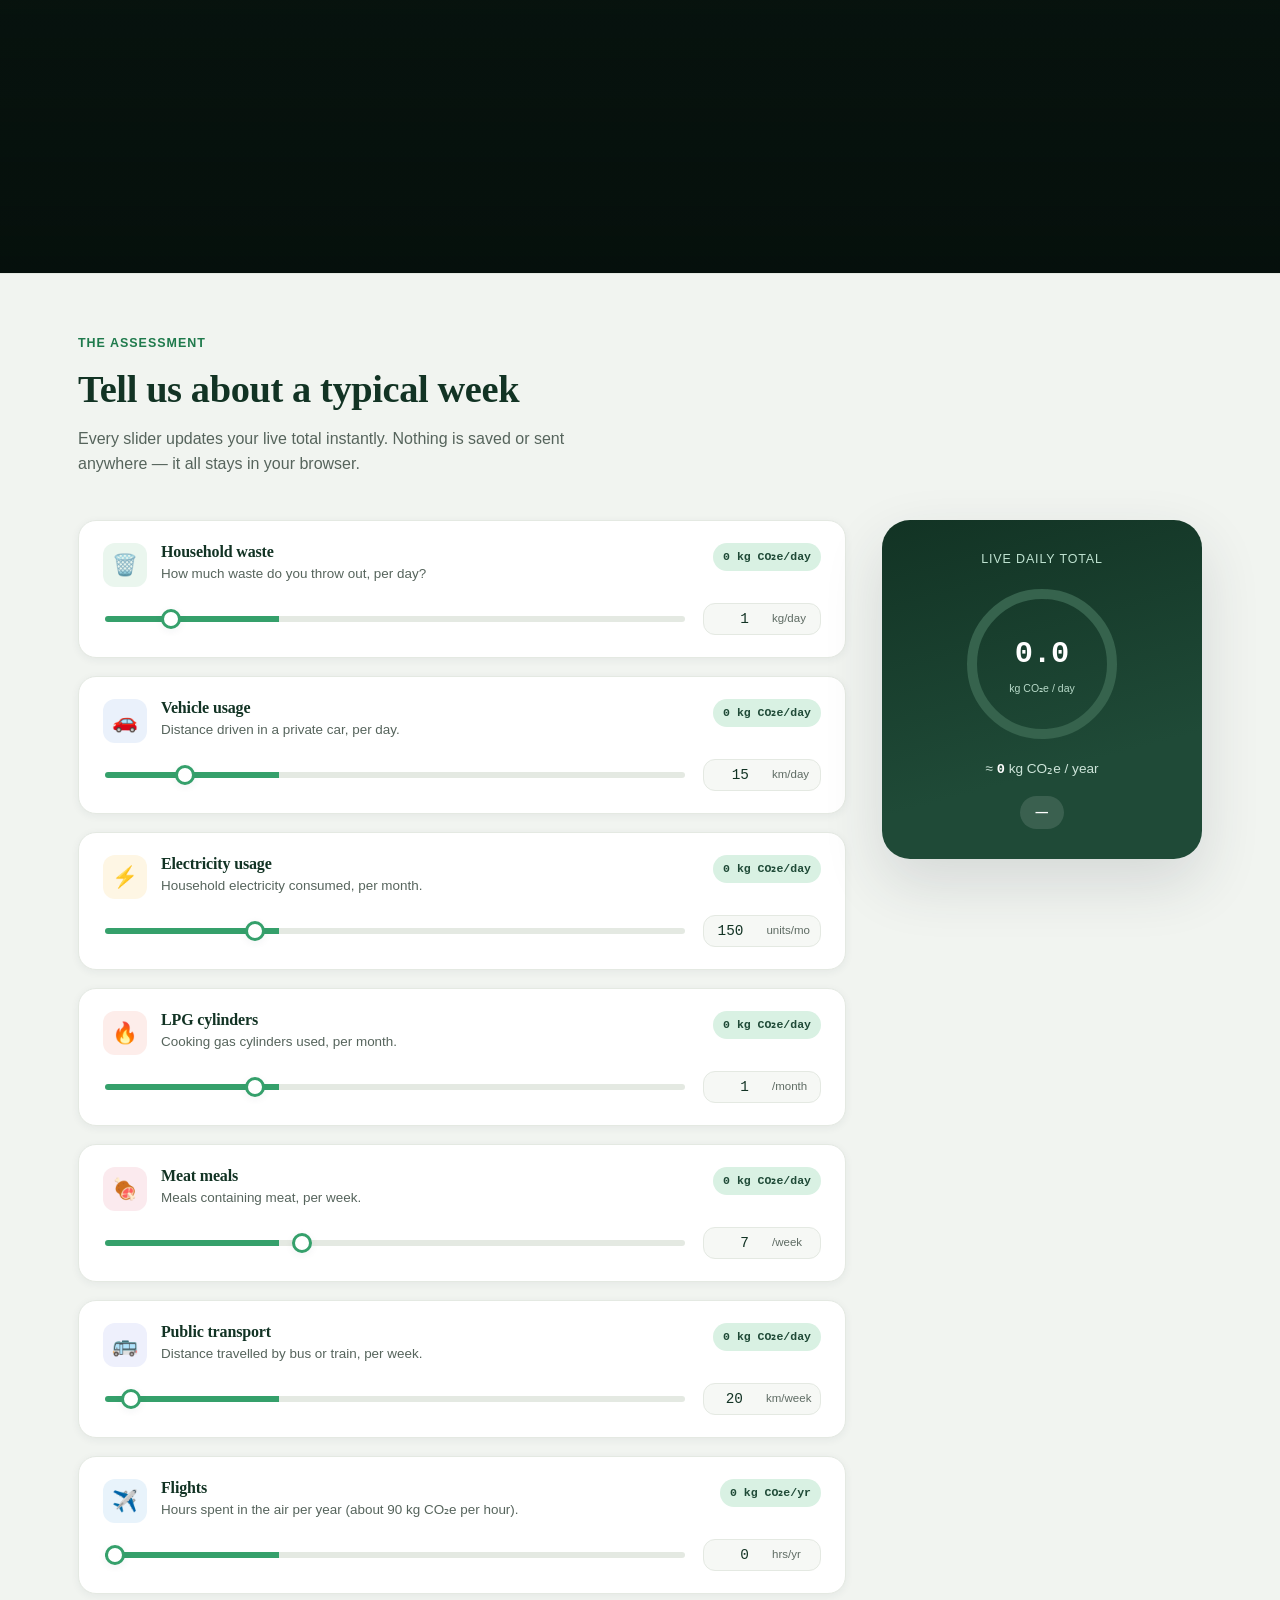
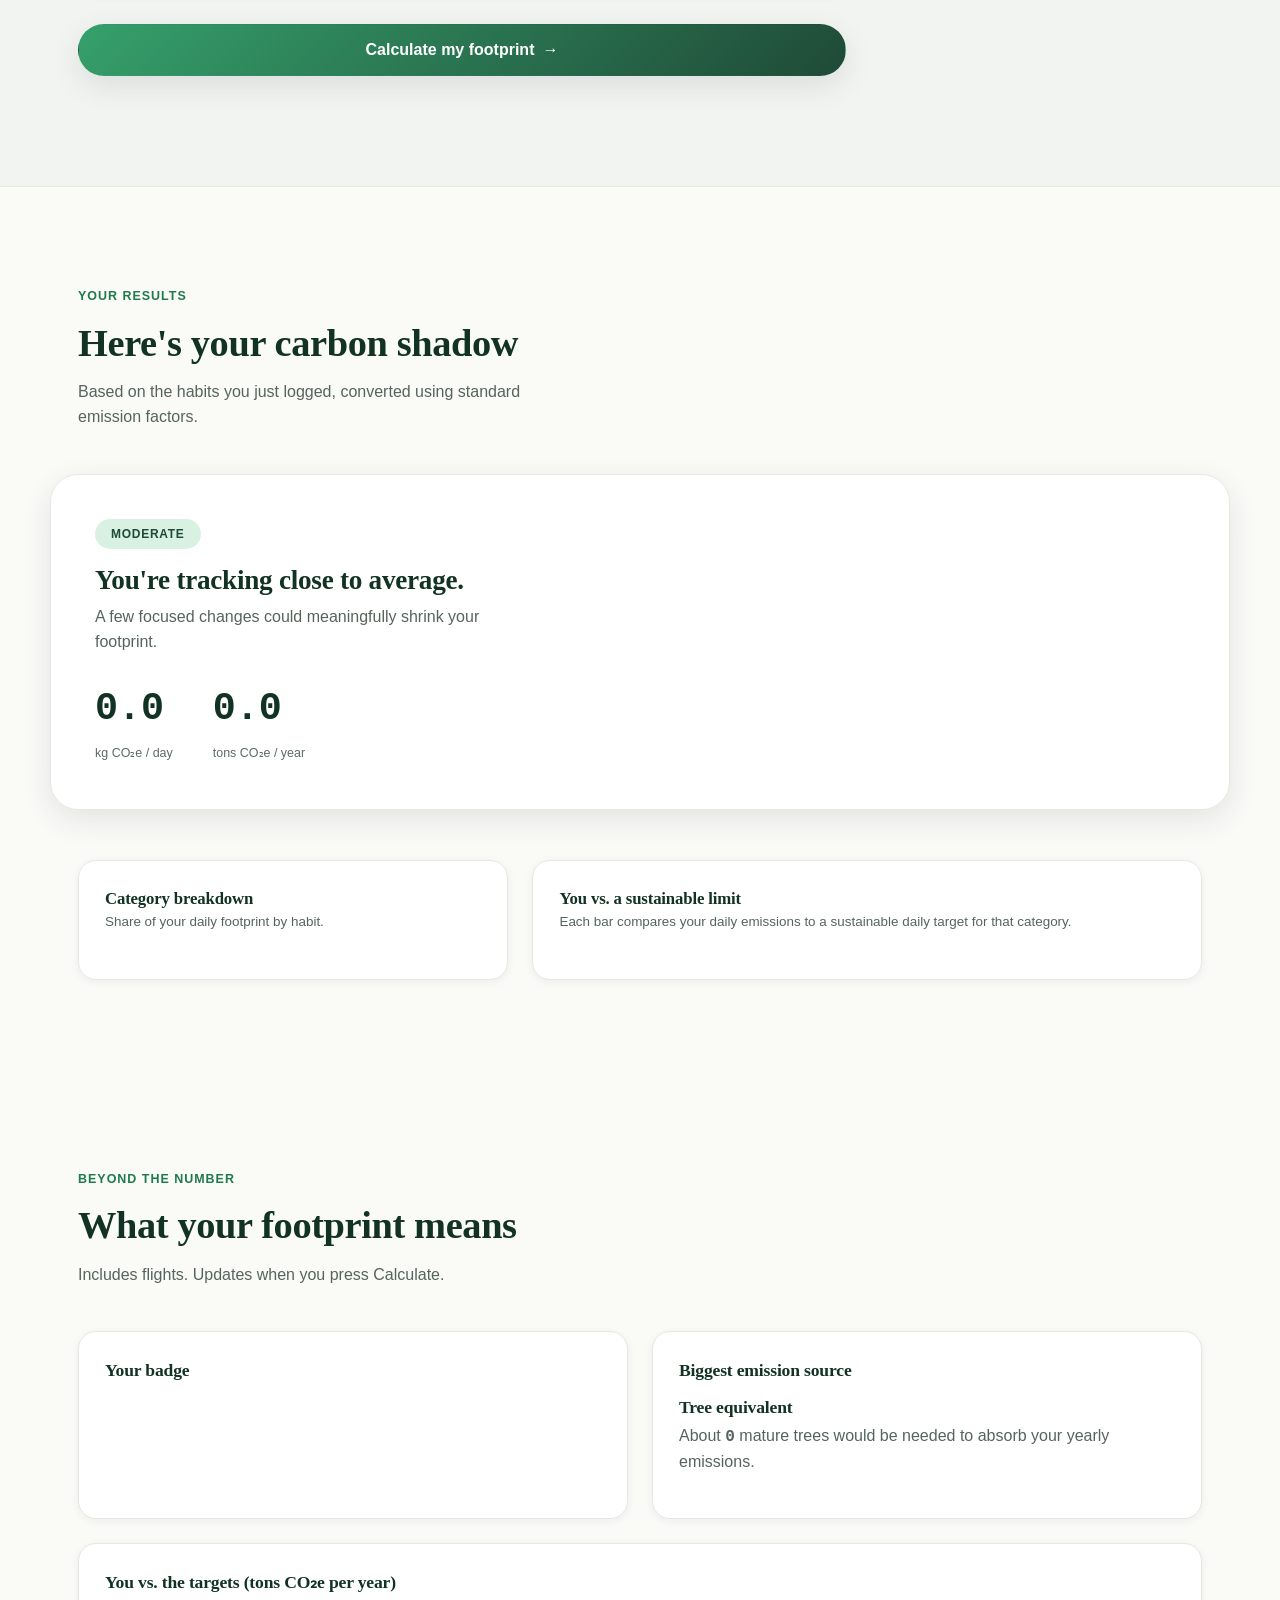
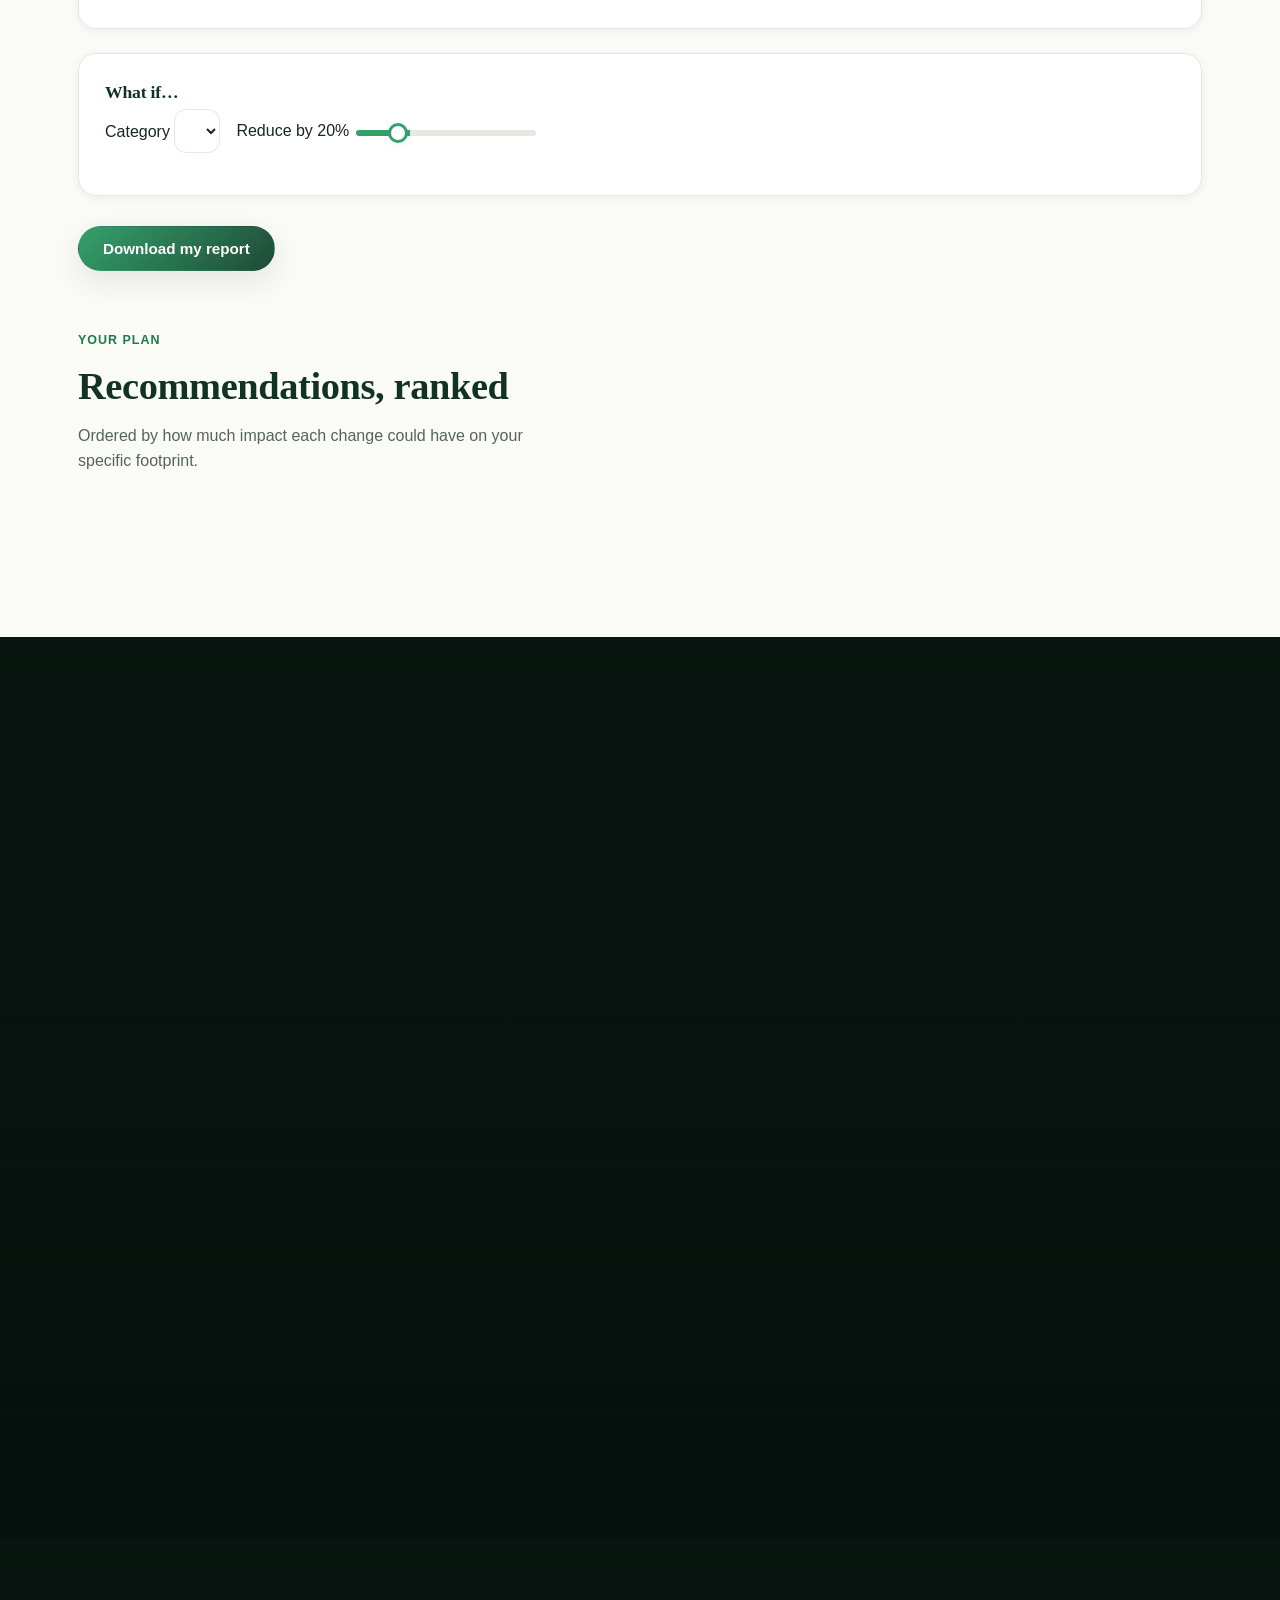
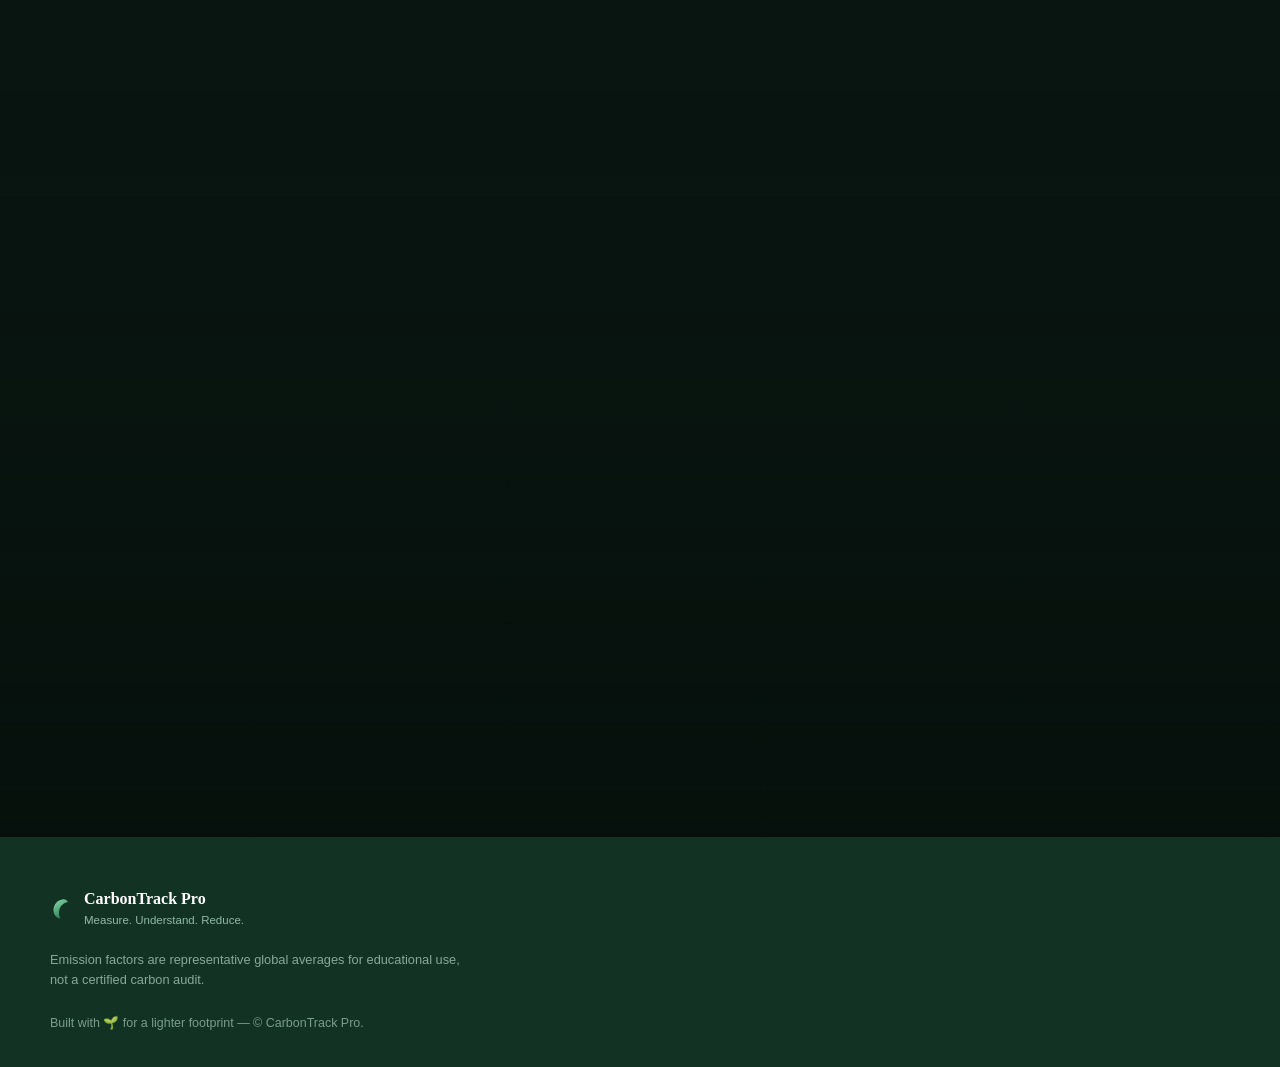
==== commit 618b7d25: "Update stylesheet links in index.html" ====
--- a/index.html
+++ b/index.html
@@ -6,8 +6,8 @@
 <title>CarbonTrack Pro — Know Your Carbon Shadow</title>
 <meta name="description" content="A precise, personalized carbon footprint tracker. Log your daily habits and get real recommendations to shrink your carbon shadow." />
 
-<link rel="stylesheet" href="css/style.css" />
-<link rel="stylesheet" href="css/enhancements.css" />
+<link rel="stylesheet" href="style.css" />
+<link rel="stylesheet" href="enhancements.css" />
 <meta http-equiv="Content-Security-Policy" content="default-src 'self'; img-src 'self' data: blob:; style-src 'self' 'unsafe-inline'; script-src 'self'; object-src 'none'; base-uri 'self'; form-action 'self'" />
 </head>
 <body>
@@ -297,4 +297,4 @@
 <script src="js/app.js" defer></script>
 <script src="js/enhancements.js" defer></script>
 </body>
-</html>+</html> 
--- a/style.css
+++ b/style.css
@@ -0,0 +1,349 @@
+/* ==========================================================================
+   CarbonTrack Pro — embedded stylesheet (single-file build)
+   ========================================================================== */
+
+:root{
+  --bg:            #FAFAF7;
+  --bg-alt:        #F1F4F0;
+  --surface:       #FFFFFF;
+  --surface-2:     #F6F8F5;
+  --forest:        #1F4A37;
+  --forest-deep:   #123324;
+  --mint:          #6FCF97;
+  --mint-strong:   #35A06B;
+  --mint-soft:     #D9F1E3;
+  --amber:         #E8A33D;
+  --amber-soft:    #FBEBD2;
+  --coral:         #E2574C;
+  --coral-soft:    #FBE2DF;
+  --text:          #172621;
+  --text-soft:     #56645C;
+  --text-faint:    #8B978F;
+  --border:        #E4E9E2;
+  --shadow-color:  220deg 20% 20%;
+
+  --font-display: Georgia, "Iowan Old Style", "Palatino Linotype", serif;
+  --font-body: -apple-system, BlinkMacSystemFont, "Segoe UI", Roboto, Helvetica, Arial, sans-serif;
+  --font-mono: "Courier New", ui-monospace, SFMono-Regular, Menlo, Consolas, monospace;
+
+  --r-lg: 28px;
+  --r-md: 18px;
+  --r-sm: 12px;
+  --shadow-sm: 0 2px 8px hsl(var(--shadow-color) / 0.06);
+  --shadow-md: 0 10px 30px hsl(var(--shadow-color) / 0.10);
+  --shadow-lg: 0 24px 60px hsl(var(--shadow-color) / 0.14);
+
+  --container: 1180px;
+}
+
+*, *::before, *::after{ box-sizing: border-box; }
+html{ scroll-behavior: smooth; }
+html{
+  background: var(--bg);
+}
+body{
+  margin: 0;
+  background: transparent;
+  color: var(--text);
+  font-family: var(--font-body);
+  font-size: 16px;
+  line-height: 1.55;
+  -webkit-font-smoothing: antialiased;
+  overflow-x: hidden;
+}
+h1,h2,h3,h4{
+  font-family: var(--font-display);
+  color: var(--forest-deep);
+  margin: 0 0 0.4em;
+  line-height: 1.15;
+  font-weight: 700;
+  letter-spacing: -0.01em;
+}
+p{ margin: 0 0 1em; color: var(--text-soft); }
+a{ color: inherit; text-decoration: none; }
+img,svg{ display:block; max-width:100%; }
+button{ font-family: inherit; cursor: pointer; }
+[data-mono]{ font-family: var(--font-mono); font-variant-numeric: tabular-nums; }
+
+@media (prefers-reduced-motion: reduce){
+  *{ animation-duration: 0.01ms !important; animation-iteration-count: 1 !important; transition-duration: 0.01ms !important; scroll-behavior: auto !important; }
+}
+
+:focus-visible{
+  outline: 2.5px solid var(--mint-strong);
+  outline-offset: 3px;
+  border-radius: 6px;
+}
+
+/* Scroll progress bar */
+.progress-track{
+  position: fixed; top: 0; left: 0; width: 100%; height: 3px;
+  background: transparent; z-index: 1000; pointer-events: none;
+}
+.progress-fill{
+  height: 100%; width: 0%;
+  background: linear-gradient(90deg, var(--mint-strong), var(--mint));
+  transition: width 0.08s linear;
+}
+
+/* Ambient background blobs */
+.blob-field{ position: fixed; inset: 0; z-index: -1; overflow: hidden; pointer-events: none; }
+.blob{ position: absolute; border-radius: 50%; filter: blur(70px); opacity: 0.45; will-change: transform; }
+.blob--a{ width: 520px; height: 520px; top: -160px; left: -120px; background: radial-gradient(circle at 30% 30%, var(--mint-soft), transparent 70%); }
+.blob--b{ width: 460px; height: 460px; top: 30vh; right: -180px; background: radial-gradient(circle at 60% 40%, #CFE9E0, transparent 70%); }
+.blob--c{ width: 600px; height: 600px; bottom: -220px; left: 20%; background: radial-gradient(circle at 40% 60%, var(--amber-soft), transparent 70%); opacity: 0.3; }
+
+/* Ambient "carbon story" canvas: smoke -> ozone -> heating earth -> message.
+   Sits in the same fixed, z-index:-1, pointer-events:none layer as the
+   blob field above, so it can never sit above content or intercept input. */
+#cfc-bg-canvas{
+  position: fixed;
+  inset: 0;
+  width: 100vw;
+  height: 100vh;
+  z-index: -1;
+  display: block;
+  pointer-events: none;
+  will-change: transform;
+}
+#cfc-bg-text{
+  position: fixed;
+  inset: 0;
+  z-index: -1;
+  display: flex;
+  align-items: center;
+  justify-content: center;
+  pointer-events: none;
+  opacity: 0;
+}
+#cfc-bg-text span{
+  font-family: var(--font-display);
+  font-weight: 700;
+  font-size: clamp(1.3rem, 3.6vw, 2.6rem);
+  letter-spacing: -0.01em;
+  color: var(--forest-deep);
+  text-shadow: 0 0 30px rgba(232,163,61,0.35);
+  text-align: center;
+  padding: 0 1.5rem;
+  transform: translateY(14px);
+  transition: transform 0.6s ease;
+}
+#cfc-bg-text.cfc-visible span{ transform: translateY(0); }
+@media (prefers-reduced-motion: reduce){
+  #cfc-bg-canvas{ animation: none !important; }
+}
+
+/* Header */
+.site-header{
+  position: sticky; top: 0; z-index: 900;
+  backdrop-filter: blur(14px) saturate(1.4);
+  background: hsl(80 20% 98% / 0.85);
+  border-bottom: 1px solid var(--border);
+}
+.header-inner{
+  max-width: var(--container); margin: 0 auto;
+  display: flex; align-items: center; justify-content: space-between;
+  padding: 14px 28px; gap: 20px;
+}
+.brand{ display: flex; align-items: center; gap: 10px; }
+.brand-mark{ display: flex; }
+.brand-text{ display: flex; flex-direction: column; line-height: 1.15; }
+.brand-name{ font-family: var(--font-display); font-weight: 700; font-size: 1.05rem; color: var(--forest-deep); }
+.brand-name em{ font-style: normal; color: var(--mint-strong); }
+.brand-tagline{ font-size: 0.68rem; color: var(--text-faint); letter-spacing: 0.03em; text-transform: uppercase; }
+.header-nav{ display: flex; gap: 28px; margin-left: auto; margin-right: 8px; }
+.header-nav a{ font-size: 0.92rem; font-weight: 500; color: var(--text-soft); position: relative; padding: 4px 0; transition: color 0.2s ease; }
+.header-nav a::after{ content: ""; position: absolute; left: 0; bottom: -2px; width: 0; height: 2px; background: var(--mint-strong); transition: width 0.25s ease; }
+.header-nav a:hover{ color: var(--forest-deep); }
+.header-nav a:hover::after{ width: 100%; }
+@media (max-width: 820px){ .header-nav{ display: none; } .brand-tagline{ display: none; } }
+
+/* Buttons */
+.btn{
+  display: inline-flex; align-items: center; justify-content: center; gap: 8px;
+  padding: 13px 24px; border-radius: 100px; font-weight: 600; font-size: 0.95rem;
+  border: 1px solid transparent;
+  transition: transform 0.2s cubic-bezier(.2,.8,.2,1), box-shadow 0.25s ease, background 0.25s ease, border-color 0.25s ease;
+  white-space: nowrap;
+}
+.btn--primary{ background: linear-gradient(135deg, var(--mint-strong), var(--forest)); color: #fff; box-shadow: var(--shadow-md); }
+.btn--primary:hover{ transform: translateY(-2px); box-shadow: var(--shadow-lg); }
+.btn--primary:active{ transform: translateY(0); }
+.btn--ghost{ background: transparent; color: var(--forest-deep); border-color: var(--border); }
+.btn--ghost:hover{ border-color: var(--mint-strong); color: var(--mint-strong); }
+.btn--small{ padding: 9px 18px; font-size: 0.85rem; }
+.btn--wide{ width: 100%; margin-top: 12px; padding: 16px; font-size: 1rem; }
+.btn-arrow{ transition: transform 0.25s ease; display: inline-block; }
+.btn:hover .btn-arrow{ transform: translateX(4px); }
+
+/* Reveal-on-scroll (visible by default; JS arms it) */
+.reveal{ transition: opacity 0.7s cubic-bezier(.2,.7,.2,1), transform 0.7s cubic-bezier(.2,.7,.2,1); }
+.reveal.reveal-armed{ opacity: 0; transform: translateY(28px); }
+.reveal.reveal-armed.is-visible{ opacity: 1; transform: translateY(0); }
+
+/* Hero */
+.hero{
+  position: relative; max-width: var(--container); margin: 0 auto;
+  padding: 96px 28px 60px;
+  display: grid; grid-template-columns: 1.1fr 0.9fr; align-items: center; gap: 40px;
+  min-height: 84vh;
+}
+.eyebrow{ font-size: 0.78rem; font-weight: 700; letter-spacing: 0.08em; text-transform: uppercase; color: var(--mint-strong); margin-bottom: 14px; }
+.hero-title{ font-size: clamp(2.4rem, 4.6vw, 4rem); font-weight: 700; letter-spacing: -0.02em; }
+.hero-title-accent{ color: var(--mint-strong); font-style: italic; font-weight: 500; }
+.hero-sub{ font-size: 1.08rem; max-width: 46ch; margin-bottom: 30px; }
+.hero-actions{ display: flex; gap: 14px; margin-bottom: 52px; flex-wrap: wrap; }
+.hero-stats{ display: flex; gap: 34px; flex-wrap: wrap; padding-top: 26px; border-top: 1px solid var(--border); }
+.hero-stat{ display: flex; flex-direction: column; gap: 4px; max-width: 190px; }
+.hero-stat-num{ font-size: 1.6rem; font-weight: 700; color: var(--forest-deep); }
+.hero-stat-label{ font-size: 0.78rem; color: var(--text-faint); line-height: 1.35; }
+.hero-visual{ position: relative; display: flex; align-items: center; justify-content: center; height: 460px; }
+.orbit-ring{ position: relative; width: 340px; height: 340px; border: 1.5px dashed hsl(150 30% 55% / 0.35); border-radius: 50%; animation: spin 40s linear infinite; }
+.orbit-core{ position: absolute; inset: 0; margin: auto; width: 130px; height: 130px; background: radial-gradient(circle at 35% 30%, #fff, var(--mint-soft)); border-radius: 50%; display: flex; align-items: center; justify-content: center; box-shadow: var(--shadow-lg); animation: breathe 5s ease-in-out infinite; }
+.orbit-emoji{ font-size: 2.6rem; animation: counter-spin 40s linear infinite; }
+.orbit-chip{ position: absolute; background: var(--surface); border: 1px solid var(--border); border-radius: 100px; padding: 7px 14px; font-size: 0.78rem; font-weight: 600; color: var(--forest-deep); box-shadow: var(--shadow-sm); animation: counter-spin 40s linear infinite; white-space: nowrap; }
+.orbit-chip--1{ top: -14px; left: 50%; transform: translateX(-50%); }
+.orbit-chip--2{ top: 24%; right: -30px; }
+.orbit-chip--3{ bottom: 8%; right: -6px; }
+.orbit-chip--4{ bottom: -14px; left: 50%; transform: translateX(-50%); }
+.orbit-chip--5{ top: 24%; left: -30px; }
+@keyframes spin{ to{ transform: rotate(360deg); } }
+@keyframes counter-spin{ from{ transform: rotate(0deg); } to{ transform: rotate(-360deg); } }
+@keyframes breathe{ 0%,100%{ transform: scale(1); } 50%{ transform: scale(1.05); } }
+.scroll-cue{ position: absolute; bottom: 18px; left: 50%; transform: translateX(-50%); width: 26px; height: 42px; border-radius: 20px; border: 2px solid var(--border); background: transparent; display: flex; justify-content: center; padding-top: 8px; }
+.scroll-cue span{ width: 4px; height: 8px; border-radius: 4px; background: var(--mint-strong); animation: cue 1.8s ease-in-out infinite; }
+@keyframes cue{ 0%{ transform: translateY(0); opacity: 1; } 70%{ transform: translateY(12px); opacity: 0; } 100%{ opacity: 0; } }
+@media (max-width: 980px){ .hero{ grid-template-columns: 1fr; text-align: left; padding-top: 70px; min-height: auto; } .hero-visual{ height: 300px; } .orbit-ring{ width: 240px; height: 240px; } .orbit-core{ width: 100px; height: 100px; } }
+
+/* How it works */
+.how{ padding: 40px 28px 100px; }
+.how-inner{ max-width: var(--container); margin: 0 auto; display: grid; grid-template-columns: repeat(3, 1fr); gap: 24px; }
+.how-step{ background: var(--surface); border: 1px solid var(--border); border-radius: var(--r-md); padding: 30px 26px; box-shadow: var(--shadow-sm); transition: transform 0.3s ease, box-shadow 0.3s ease; }
+.how-step:hover{ transform: translateY(-4px); box-shadow: var(--shadow-md); }
+.how-step-icon{ font-size: 1.8rem; display: block; margin-bottom: 14px; }
+.how-step h3{ font-size: 1.1rem; margin-bottom: 8px; }
+.how-step p{ font-size: 0.92rem; margin: 0; }
+@media (max-width: 820px){ .how-inner{ grid-template-columns: 1fr; } }
+
+/* Section heads */
+.section-head{ max-width: var(--container); margin: 0 auto; padding: 0 28px; text-align: left; margin-bottom: 44px; }
+.section-head h2{ font-size: clamp(1.8rem, 3vw, 2.5rem); }
+.section-sub{ max-width: 56ch; font-size: 1rem; }
+
+/* Calculator */
+.calculator{ padding: 60px 0 110px; background: var(--bg-alt); border-top: 1px solid var(--border); border-bottom: 1px solid var(--border); }
+.calculator-grid{ max-width: var(--container); margin: 0 auto; padding: 0 28px; display: grid; grid-template-columns: 1fr 320px; gap: 36px; align-items: start; }
+.calculator-cards{ display: grid; gap: 18px; }
+.q-card{ background: var(--surface); border: 1px solid var(--border); border-radius: var(--r-md); padding: 22px 24px; box-shadow: var(--shadow-sm); transition: box-shadow 0.3s ease, border-color 0.3s ease; }
+.q-card:hover{ box-shadow: var(--shadow-md); border-color: hsl(150 30% 80%); }
+.q-card-head{ display: flex; align-items: flex-start; gap: 14px; margin-bottom: 16px; }
+.q-icon{ flex-shrink: 0; width: 44px; height: 44px; border-radius: 12px; background: var(--icon-bg, var(--mint-soft)); display: flex; align-items: center; justify-content: center; font-size: 1.3rem; }
+.q-card-head h3{ font-size: 1rem; margin-bottom: 2px; }
+.q-card-head p{ font-size: 0.84rem; margin: 0; }
+.q-chip{ margin-left: auto; flex-shrink: 0; font-family: var(--font-mono); font-size: 0.72rem; font-weight: 700; padding: 5px 10px; border-radius: 100px; background: var(--mint-soft); color: var(--forest); white-space: nowrap; transition: background 0.3s ease, color 0.3s ease; }
+.q-chip.level-mid{ background: var(--amber-soft); color: #8A5A17; }
+.q-chip.level-high{ background: var(--coral-soft); color: #A33127; }
+.q-controls{ display: flex; align-items: center; gap: 16px; }
+.q-slider{ flex: 1; appearance: none; -webkit-appearance: none; height: 6px; border-radius: 4px; background: linear-gradient(90deg, var(--mint-strong) 0%, var(--mint-strong) var(--fill, 30%), var(--border) var(--fill, 30%), var(--border) 100%); outline: none; }
+.q-slider::-webkit-slider-thumb{ -webkit-appearance: none; appearance: none; width: 20px; height: 20px; border-radius: 50%; background: #fff; border: 3px solid var(--mint-strong); box-shadow: var(--shadow-sm); cursor: pointer; transition: transform 0.15s ease; }
+.q-slider::-webkit-slider-thumb:hover{ transform: scale(1.15); }
+.q-slider::-moz-range-thumb{ width: 20px; height: 20px; border-radius: 50%; background: #fff; border: 3px solid var(--mint-strong); box-shadow: var(--shadow-sm); cursor: pointer; }
+.q-slider::-moz-range-track{ height: 6px; border-radius: 4px; background: var(--border); }
+.q-number{ flex-shrink: 0; display: flex; align-items: center; gap: 6px; background: var(--surface-2); border: 1px solid var(--border); border-radius: var(--r-sm); padding: 6px 10px; width: 118px; }
+.q-number input{ width: 52px; border: none; background: transparent; font-family: var(--font-mono); font-size: 0.9rem; text-align: right; color: var(--forest-deep); }
+.q-number input:focus{ outline: none; }
+.q-number span{ font-size: 0.72rem; color: var(--text-faint); }
+
+.live-panel{ position: sticky; top: 92px; }
+.live-panel-inner{ background: linear-gradient(165deg, var(--forest-deep), var(--forest) 70%); border-radius: var(--r-lg); padding: 30px 26px; color: #fff; box-shadow: var(--shadow-lg); text-align: center; }
+.live-label{ font-size: 0.78rem; text-transform: uppercase; letter-spacing: 0.07em; color: hsl(150 40% 82%); margin-bottom: 14px; }
+.gauge{ position: relative; width: 160px; height: 160px; margin: 0 auto 14px; }
+.gauge-svg{ width: 100%; height: 100%; transform: rotate(-90deg); }
+.gauge-track{ fill: none; stroke: hsl(150 30% 30%); stroke-width: 10; }
+.gauge-value{ fill: none; stroke: var(--mint); stroke-width: 10; stroke-linecap: round; stroke-dasharray: 440; stroke-dashoffset: 440; transition: stroke-dashoffset 0.5s cubic-bezier(.2,.8,.2,1), stroke 0.5s ease; }
+.gauge-center{ position: absolute; inset: 0; display: flex; flex-direction: column; align-items: center; justify-content: center; }
+.gauge-number{ font-size: 1.9rem; font-weight: 700; }
+.gauge-unit{ font-size: 0.66rem; color: hsl(150 30% 78%); margin-top: 2px; text-align: center; max-width: 100px; }
+.live-yearly{ font-size: 0.85rem; color: hsl(150 30% 85%); margin-bottom: 16px; }
+.live-yearly span{ font-weight: 700; color: #fff; }
+.live-badge{ display: inline-block; padding: 7px 16px; border-radius: 100px; background: rgba(255,255,255,0.12); font-weight: 700; font-size: 0.78rem; letter-spacing: 0.04em; transition: background 0.4s ease, color 0.4s ease; }
+@media (max-width: 980px){ .calculator-grid{ grid-template-columns: 1fr; } .live-panel{ position: relative; top: 0; order: -1; } }
+
+/* Results */
+.results{ padding: 100px 0; }
+.verdict-card{ max-width: var(--container); margin: 0 auto 50px; padding: 44px 44px; display: grid; grid-template-columns: 1.2fr 0.8fr; gap: 20px; align-items: center; background: var(--surface); border: 1px solid var(--border); border-radius: var(--r-lg); box-shadow: var(--shadow-md); }
+.verdict-flag{ display: inline-block; padding: 6px 16px; border-radius: 100px; background: var(--mint-soft); color: var(--forest); font-weight: 700; font-size: 0.75rem; letter-spacing: 0.06em; margin-bottom: 16px; transition: background 0.4s ease, color 0.4s ease; }
+.verdict-flag.level-good{ background: var(--mint-soft); color: var(--forest); }
+.verdict-flag.level-mid{ background: var(--amber-soft); color: #8A5A17; }
+.verdict-flag.level-high{ background: var(--coral-soft); color: #A33127; }
+.verdict-title{ font-size: 1.7rem; margin-bottom: 8px; }
+.verdict-desc{ max-width: 44ch; margin-bottom: 26px; }
+.verdict-numbers{ display: flex; gap: 40px; }
+.verdict-big{ font-size: 2.4rem; font-weight: 700; color: var(--forest-deep); display: block; }
+.verdict-unit{ font-size: 0.78rem; color: var(--text-faint); }
+.verdict-right{ display: flex; align-items: center; justify-content: center; }
+@keyframes verdictPulse{ 0%{ box-shadow: var(--shadow-md), 0 0 0 0 hsl(150 55% 50% / 0.45); } 70%{ box-shadow: var(--shadow-md), 0 0 0 18px hsl(150 55% 50% / 0); } 100%{ box-shadow: var(--shadow-md); } }
+.verdict-card.just-calculated{ animation: verdictPulse 0.9s ease-out; }
+
+.charts-row{ max-width: var(--container); margin: 0 auto; padding: 0 28px; display: grid; grid-template-columns: 0.9fr 1.4fr; gap: 24px; }
+.chart-card{ background: var(--surface); border: 1px solid var(--border); border-radius: var(--r-md); padding: 28px 26px; box-shadow: var(--shadow-sm); }
+.chart-card h3{ font-size: 1.05rem; margin-bottom: 4px; }
+.chart-sub{ font-size: 0.84rem; margin-bottom: 18px; }
+.legend{ display: grid; gap: 10px; }
+.legend-item{ display: flex; align-items: center; gap: 10px; font-size: 0.86rem; }
+.legend-swatch{ width: 11px; height: 11px; border-radius: 3px; flex-shrink: 0; }
+.legend-name{ flex: 1; color: var(--text); font-weight: 500; }
+.legend-val{ font-family: var(--font-mono); font-size: 0.78rem; color: var(--text-faint); }
+
+.donut-wrap{ position: relative; width: 100%; max-width: 280px; margin: 0 auto; }
+.donut-svg{ width: 100%; height: auto; transform: rotate(-90deg); display: block; }
+.donut-track{ fill: none; stroke: var(--bg-alt); }
+.donut-segment{ transition: stroke-dasharray 0.9s cubic-bezier(.2,.8,.2,1); }
+.donut-center{ position: absolute; inset: 0; display: flex; flex-direction: column; align-items: center; justify-content: center; text-align: center; pointer-events: none; }
+.donut-center-num{ font-size: 1.7rem; font-weight: 700; color: var(--forest-deep); display: block; }
+.donut-center-unit{ font-size: 0.68rem; color: var(--text-faint); max-width: 100px; }
+
+.bar-list{ display: grid; gap: 18px; }
+.bar-row-head{ display: flex; align-items: baseline; justify-content: space-between; gap: 10px; font-size: 0.86rem; font-weight: 600; color: var(--text); margin-bottom: 7px; }
+.bar-row-val{ font-size: 0.78rem; color: var(--text-faint); font-weight: 500; }
+.bar-row-limit{ color: var(--text-faint); font-weight: 400; }
+.bar-track{ position: relative; height: 12px; border-radius: 8px; background: var(--bg-alt); overflow: visible; }
+.bar-fill{ height: 100%; border-radius: 8px; transition: width 0.9s cubic-bezier(.2,.8,.2,1), background 0.4s ease; }
+.bar-limit-marker{ position: absolute; top: -4px; bottom: -4px; width: 2px; background: var(--forest-deep); opacity: 0.55; }
+.bar-limit-marker::after{ content: ""; position: absolute; top: -4px; left: 50%; transform: translateX(-50%); width: 6px; height: 6px; border-radius: 50%; background: var(--forest-deep); opacity: 0.55; }
+@media (max-width: 980px){ .verdict-card{ grid-template-columns: 1fr; padding: 34px 26px; } .verdict-right{ order: -1; } .charts-row{ grid-template-columns: 1fr; } }
+
+/* Recommendations */
+.recommendations{ padding: 20px 0 120px; }
+.rec-grid{ max-width: var(--container); margin: 0 auto; padding: 0 28px; display: grid; grid-template-columns: repeat(3, 1fr); gap: 20px; }
+.rec-card{ background: var(--surface); border: 1px solid var(--border); border-left: 4px solid var(--mint-strong); border-radius: var(--r-md); padding: 24px 22px; box-shadow: var(--shadow-sm); transition: transform 0.3s ease, box-shadow 0.3s ease; display: flex; flex-direction: column; gap: 10px; }
+.rec-card:hover{ transform: translateY(-4px); box-shadow: var(--shadow-md); }
+.rec-card.priority-high{ border-left-color: var(--coral); }
+.rec-card.priority-medium{ border-left-color: var(--amber); }
+.rec-card.priority-low{ border-left-color: var(--mint-strong); }
+.rec-card-top{ display: flex; align-items: flex-start; justify-content: space-between; gap: 10px; }
+.rec-icon{ font-size: 1.6rem; }
+.rec-priority{ font-size: 0.68rem; font-weight: 700; letter-spacing: 0.05em; text-transform: uppercase; padding: 4px 10px; border-radius: 100px; white-space: nowrap; }
+.priority-high .rec-priority{ background: var(--coral-soft); color: #A33127; }
+.priority-medium .rec-priority{ background: var(--amber-soft); color: #8A5A17; }
+.priority-low .rec-priority{ background: var(--mint-soft); color: var(--forest); }
+.rec-card h4{ font-size: 1.02rem; margin-bottom: 2px; }
+.rec-card p{ font-size: 0.88rem; margin: 0; }
+.rec-impact{ font-size: 0.76rem; color: var(--mint-strong); font-weight: 600; margin-top: auto; padding-top: 6px; }
+@media (max-width: 980px){ .rec-grid{ grid-template-columns: 1fr 1fr; } }
+@media (max-width: 640px){ .rec-grid{ grid-template-columns: 1fr; } }
+
+/* Footer */
+.site-footer{ background: var(--forest-deep); color: hsl(150 20% 85%); padding: 50px 28px 34px; }
+.footer-inner{ max-width: var(--container); margin: 0 auto; display: grid; gap: 14px; }
+.footer-brand{ display: flex; align-items: center; gap: 10px; }
+.footer-name{ font-family: var(--font-display); font-weight: 700; color: #fff; margin: 0; font-size: 1rem; }
+.footer-tag{ font-size: 0.72rem; color: hsl(150 20% 65%); margin: 0; }
+.footer-note{ font-size: 0.8rem; color: hsl(150 15% 60%); max-width: 60ch; margin: 6px 0 0; }
+.footer-credits{ font-size: 0.78rem; color: hsl(150 15% 55%); margin: 10px 0 0; }
+
+@media (max-width: 480px){
+  .hero{ padding-left: 20px; padding-right: 20px; }
+  .header-inner{ padding: 12px 18px; }
+  .section-head, .calculator-grid, .verdict-card, .charts-row, .rec-grid, .how-inner{ padding-left: 18px; padding-right: 18px; }
+}
--- a/enhancements.css
+++ b/enhancements.css
@@ -0,0 +1,60 @@
+/* CarbonTrack Pro - enhancements: story scenes, new features, a11y, mobile.
+   Loaded AFTER style.css so desktop styling of existing parts is untouched. */
+:root{--text-faint:#5E6B63}                       /* AA contrast on white (was #8B978F) */
+.eyebrow,.rec-impact{color:#1F7A4C}                /* AA contrast for small green text */
+.skip-link{position:absolute;left:-999px;top:8px;background:#123324;color:#fff;padding:10px 16px;border-radius:8px;z-index:2000}
+.skip-link:focus{left:8px}
+
+/* ---- Story scenes: image + dark gradient veil + readable card ---- */
+.scene{position:relative;min-height:100vh;min-height:100svh;display:flex;align-items:flex-end;overflow:hidden;background:#0B1A14;color:#fff;isolation:isolate}
+.scene__media{position:absolute;inset:-6% 0;z-index:-2;will-change:transform}
+.scene__media img{width:100%;height:100%;object-fit:cover}
+.scene__veil{position:absolute;inset:0;z-index:-1;background:
+  linear-gradient(to top,rgba(6,16,12,.94) 0%,rgba(6,16,12,.62) 45%,rgba(6,16,12,.45) 100%)}
+.scene__inner{width:100%;max-width:var(--container);margin:0 auto;padding:0 28px 9vh}
+.scene__card{max-width:560px;padding:30px 32px;border-radius:var(--r-lg);background:rgba(8,22,17,.86);border:1px solid rgba(255,255,255,.14);
+  opacity:0;transform:translateY(24px);transition:opacity .8s ease,transform .8s ease}
+.scene.in-view .scene__card{opacity:1;transform:none}
+.scene__count{font-family:var(--font-mono);font-size:.8rem;color:#A8E6C3;margin:0 0 10px}
+.scene h2{color:#fff;font-size:clamp(1.7rem,3.2vw,2.6rem)}
+.scene p{color:#E6F0EA;font-size:1.02rem}
+.scene__cta{margin-top:6px}
+.scene .btn--ghost{color:#fff;border-color:rgba(255,255,255,.5)}
+@media(min-width:769px) and (prefers-reduced-motion:no-preference){
+  .scene__card{background:rgba(8,22,17,.72);backdrop-filter:blur(10px)}
+  .scene__media img{transform:scale(1.04);transition:transform 6s ease-out}
+  .scene.in-view .scene__media img{transform:scale(1)}
+}
+
+/* ---- New feature sections ---- */
+.insights{padding:90px 0 40px;background:var(--bg)}
+.insight-grid{max-width:var(--container);margin:0 auto;padding:0 28px;display:grid;grid-template-columns:1fr 1fr;gap:24px}
+.insight-card{background:var(--surface);border:1px solid var(--border);border-radius:var(--r-md);padding:28px 26px;box-shadow:var(--shadow-sm)}
+.insight-card--wide{grid-column:1/-1}
+.insight-card h3{font-size:1.1rem}
+.badge-big{display:flex;gap:16px;align-items:center}
+.badge-big__icon{font-size:2.6rem;line-height:1}
+.badge-big__name{font-family:var(--font-display);font-size:1.5rem;font-weight:700;color:var(--forest-deep)}
+.cmp-row{display:grid;grid-template-columns:150px 1fr 70px;gap:12px;align-items:center;margin-bottom:12px;font-size:.88rem}
+.cmp-track{height:14px;background:var(--bg-alt);border-radius:8px;overflow:hidden}
+.cmp-fill{height:100%;border-radius:8px;transition:width .7s cubic-bezier(.2,.8,.2,1)}
+.cmp-val{font-family:var(--font-mono);text-align:right}
+.whatif-controls{display:flex;gap:16px;flex-wrap:wrap;align-items:center;margin-bottom:14px}
+.whatif-controls select{padding:10px 12px;border-radius:var(--r-sm);border:1px solid var(--border);font:inherit;background:#fff;color:var(--text);min-height:44px}
+.whatif-controls .q-slider{min-width:180px}
+.whatif-out{font-size:1.02rem;color:var(--forest-deep);font-weight:600;margin:0}
+.report-bar{max-width:var(--container);margin:30px auto 0;padding:0 28px}
+
+/* ---- Mobile only (desktop unchanged) ---- */
+@media(max-width:768px){
+  .scene{min-height:88svh}
+  .scene__inner{padding:0 18px 6vh}
+  .scene__card{padding:22px 20px;background:rgba(8,22,17,.9)}
+  .scene__media{inset:0}
+  .insight-grid{grid-template-columns:1fr;padding:0 18px}
+  .cmp-row{grid-template-columns:1fr 64px;} .cmp-row>span:first-child{grid-column:1/-1}
+  .btn,.whatif-controls select{min-height:48px}
+  .q-slider{height:10px}
+  #cfc-bg-canvas{display:none}
+}
+@media(prefers-reduced-motion:reduce){.scene__card{opacity:1;transform:none;transition:none}.scene__media{transform:none!important}}
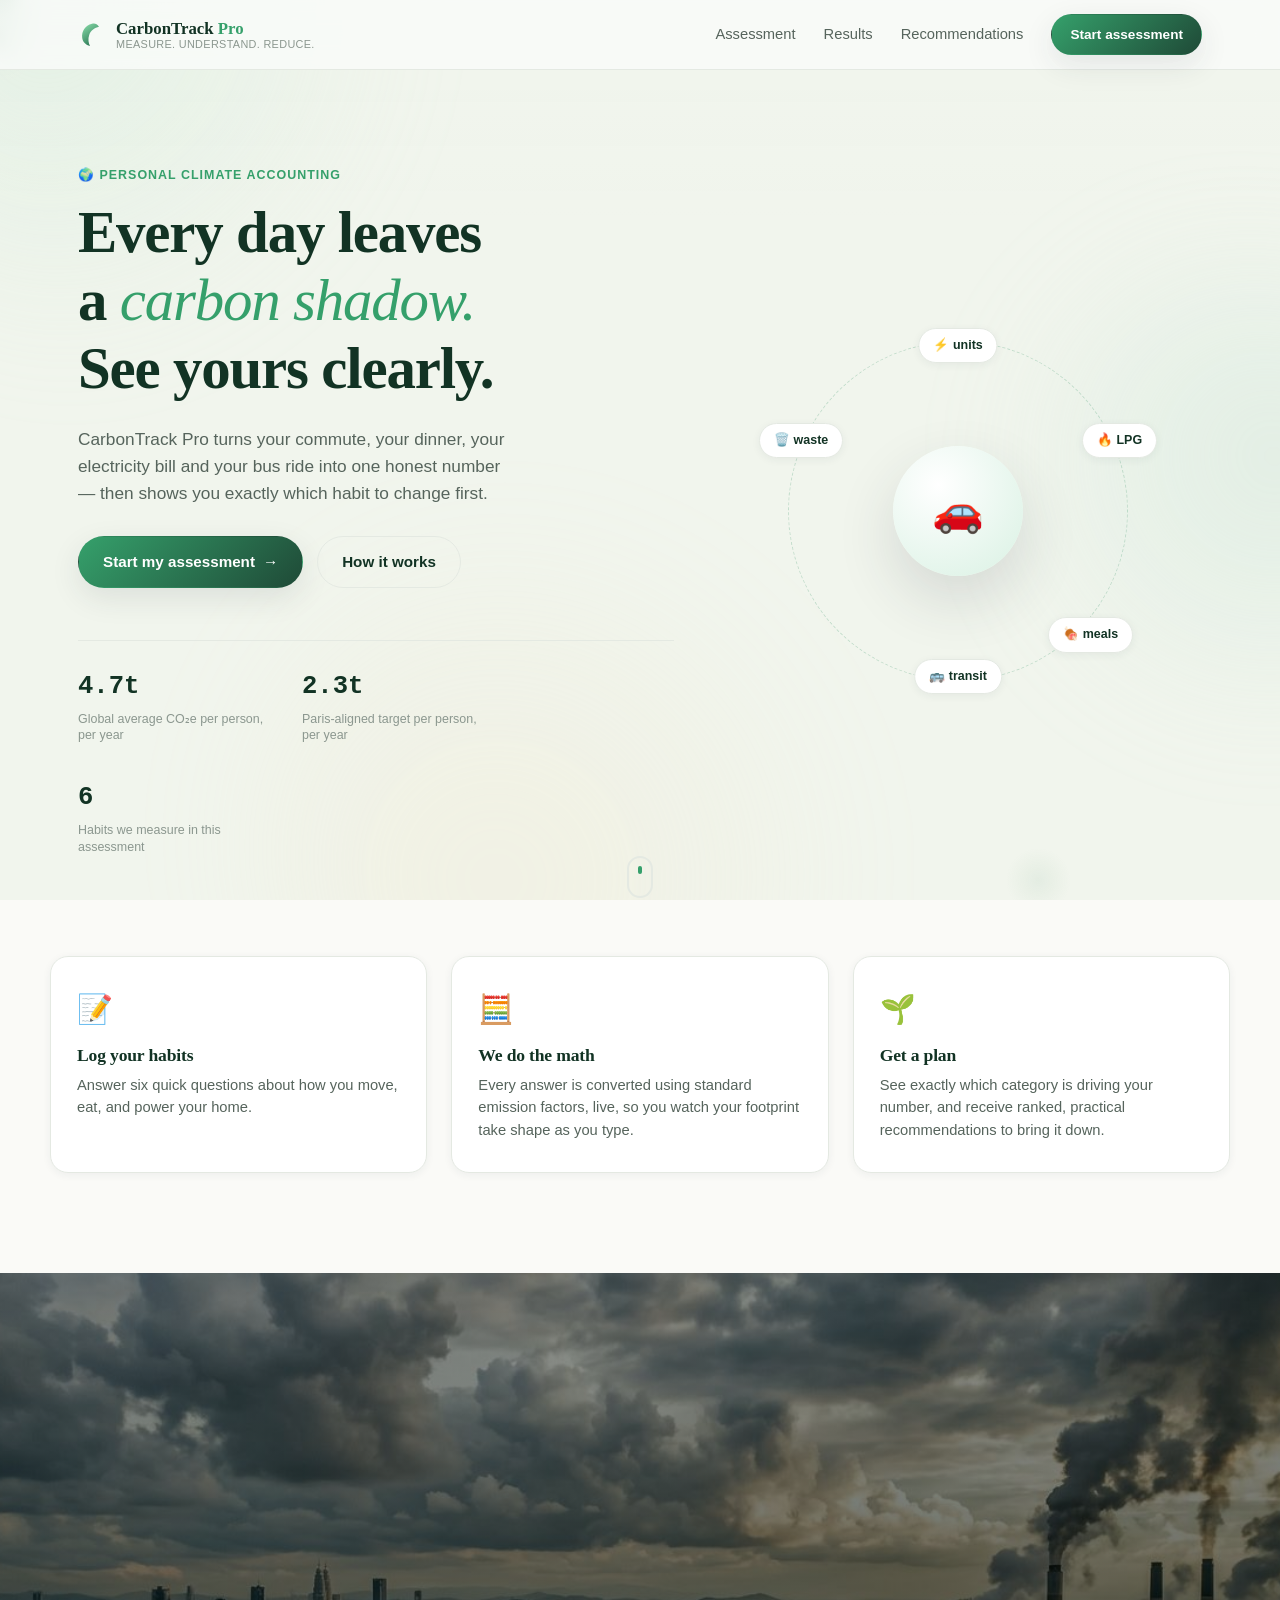
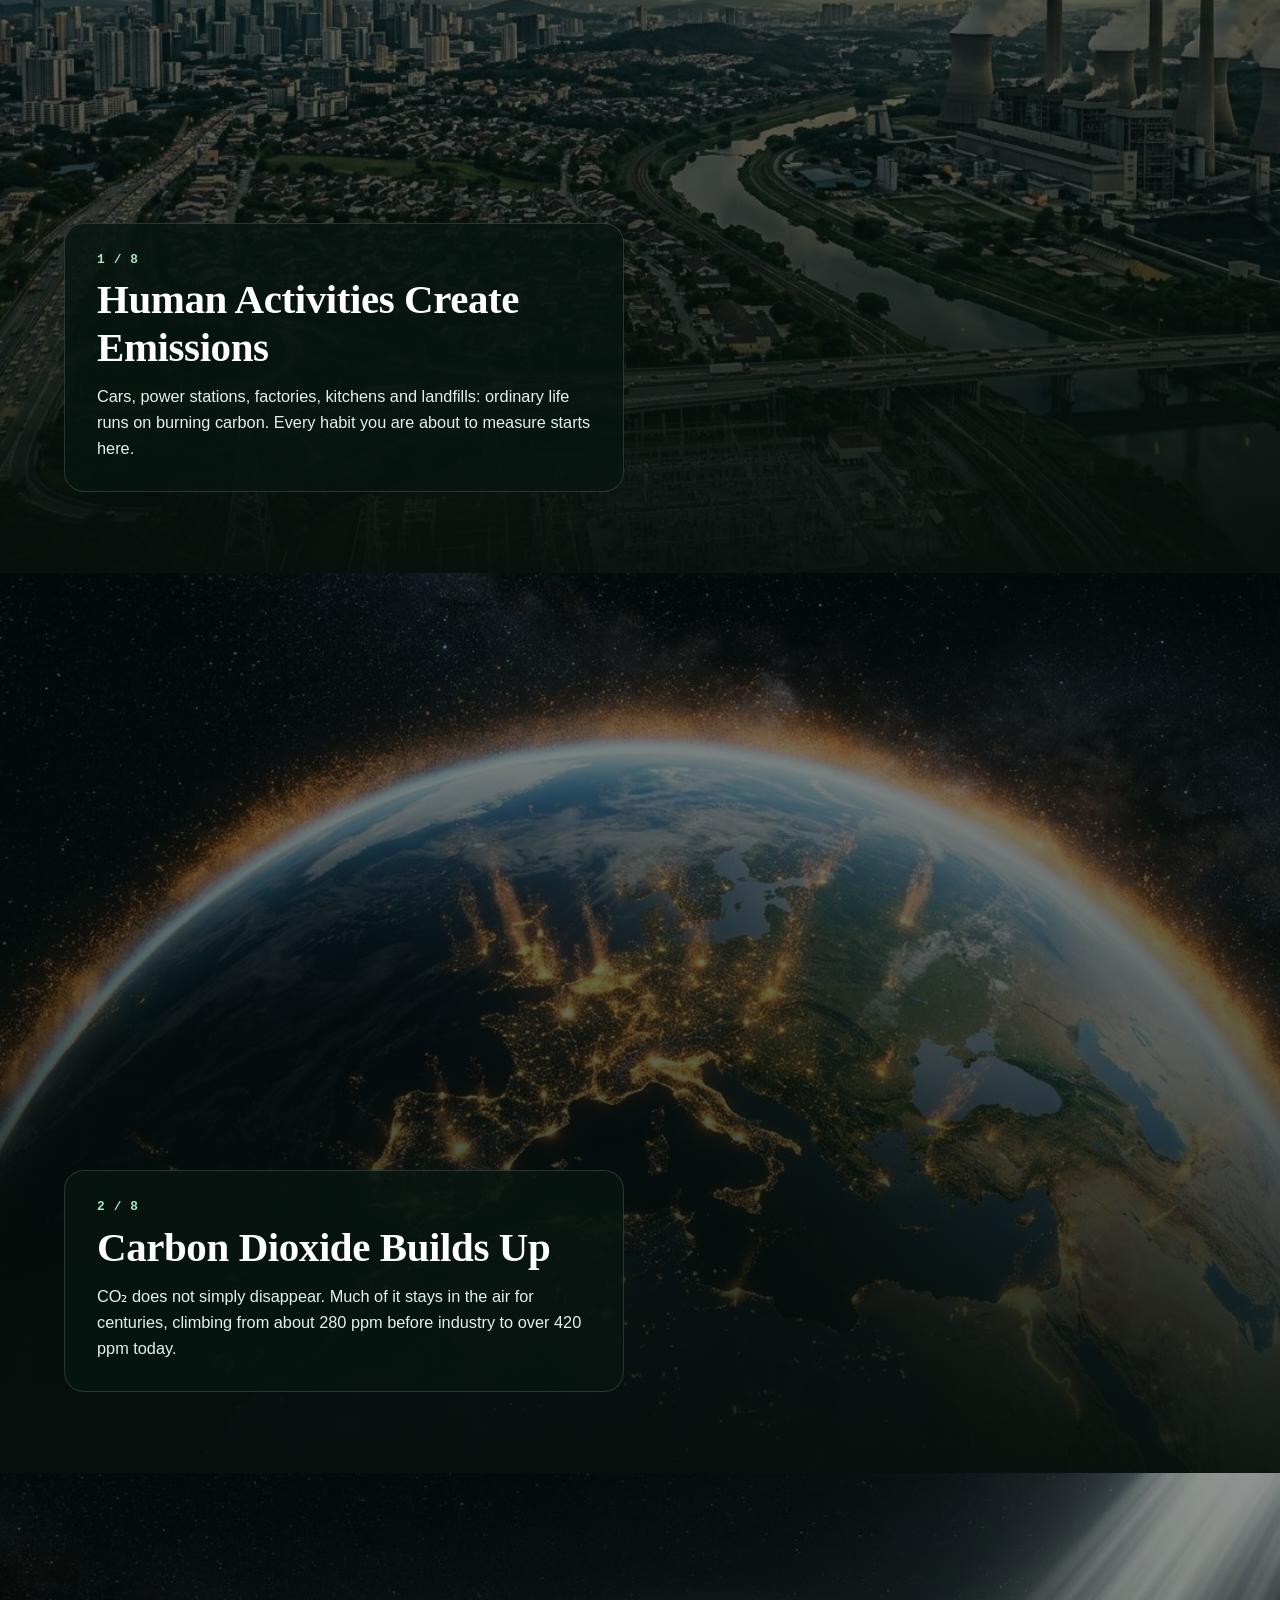
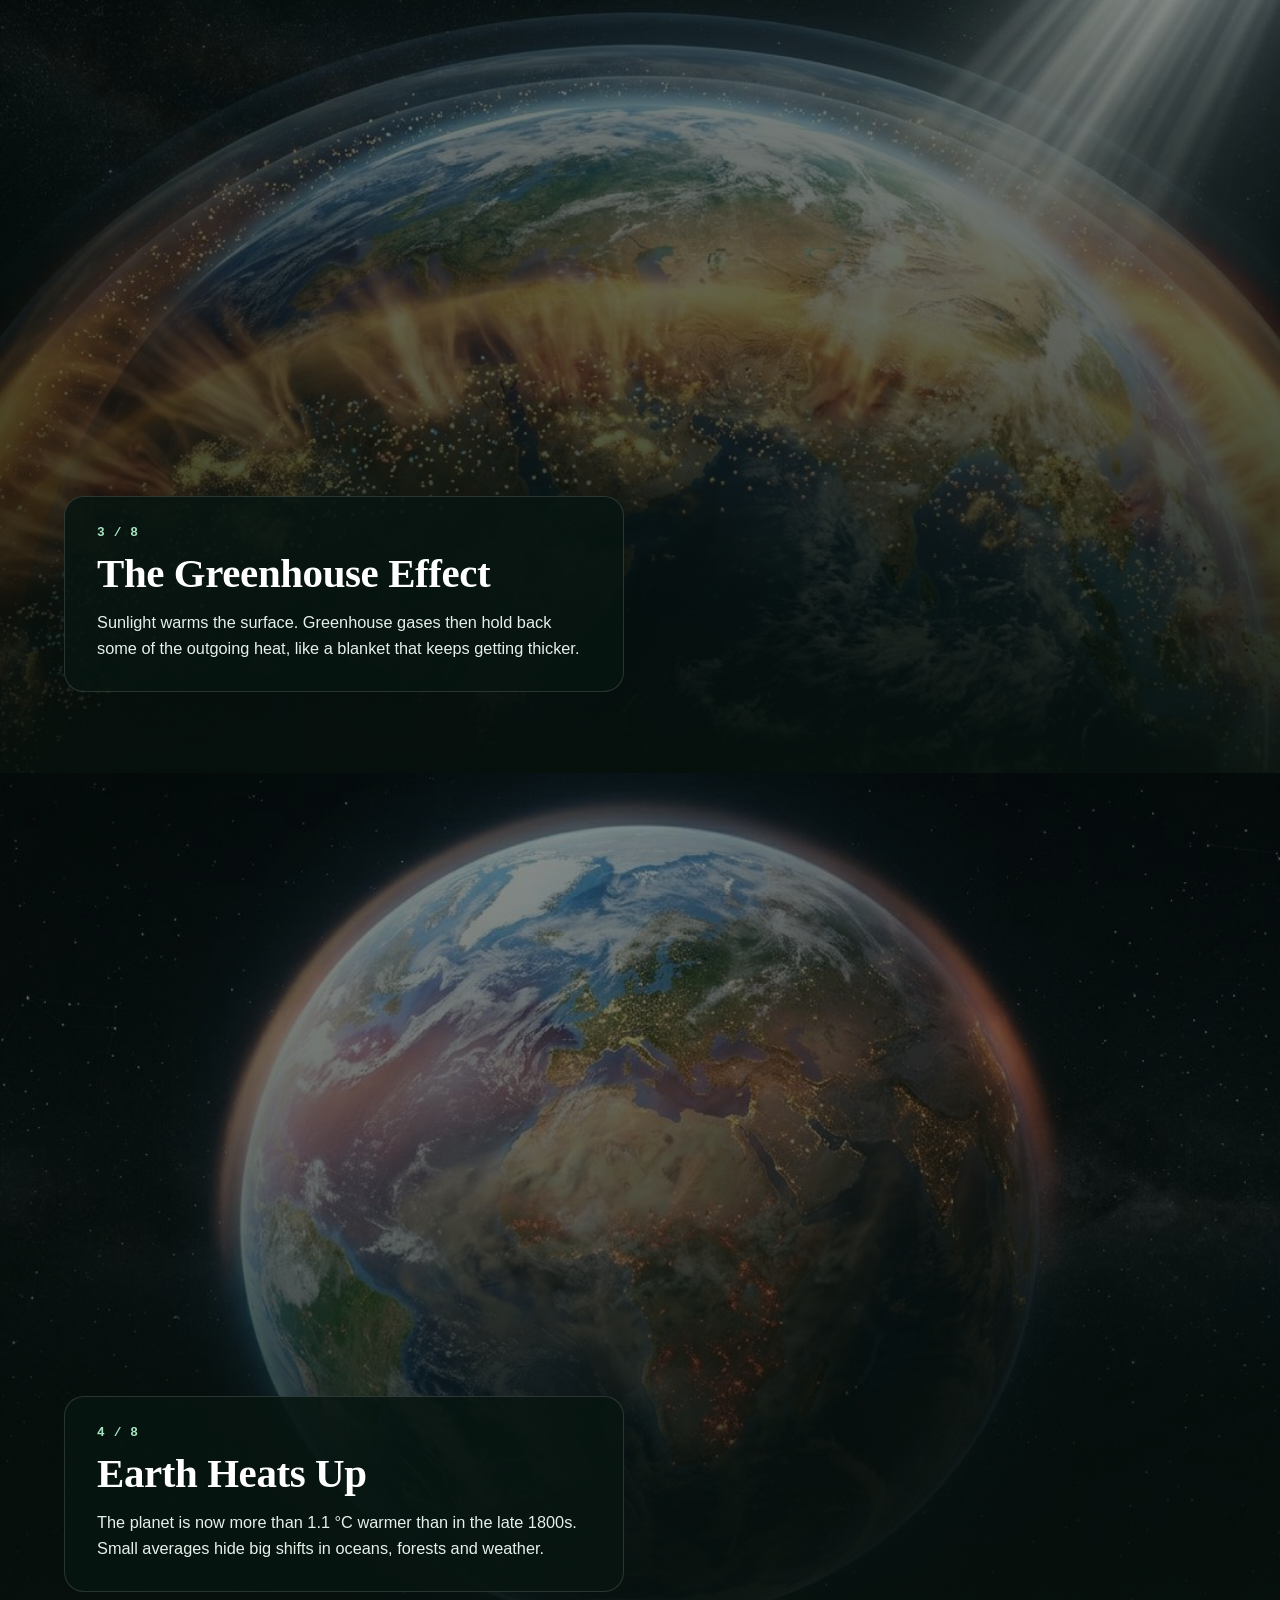
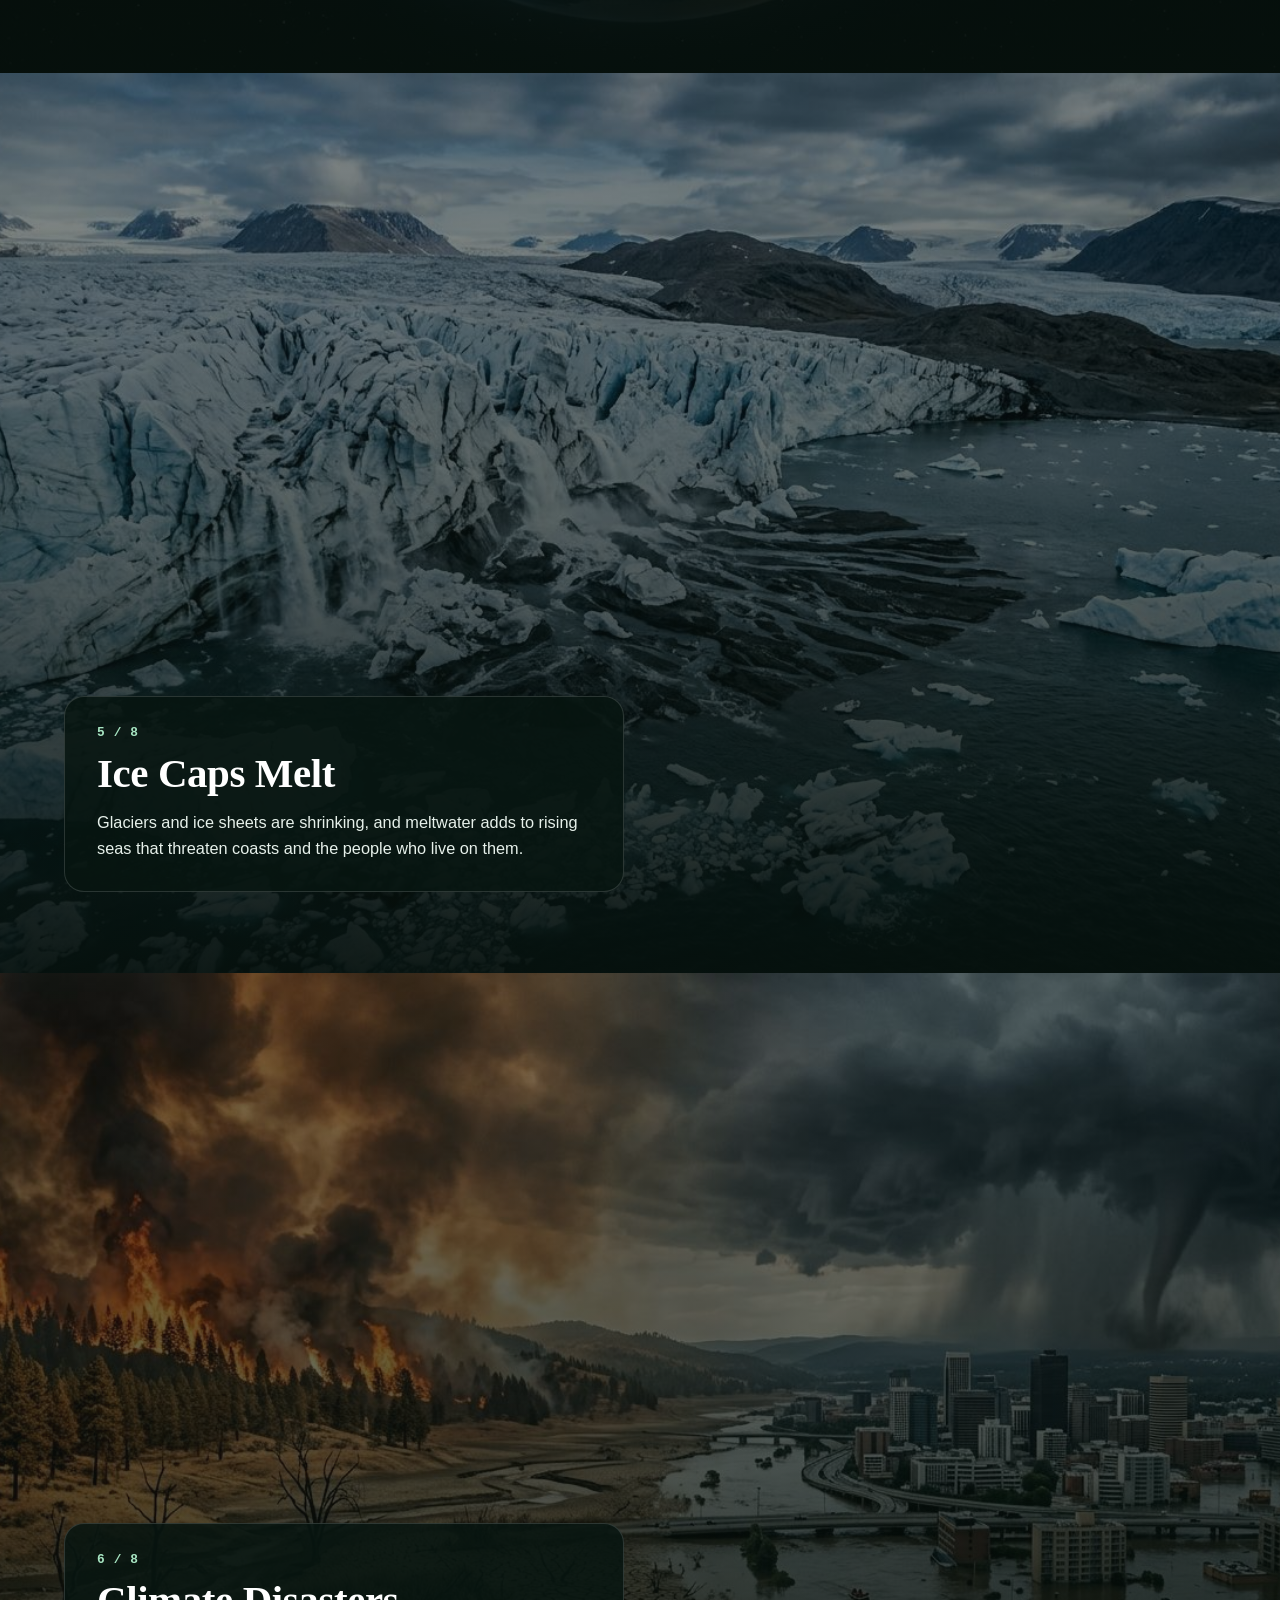
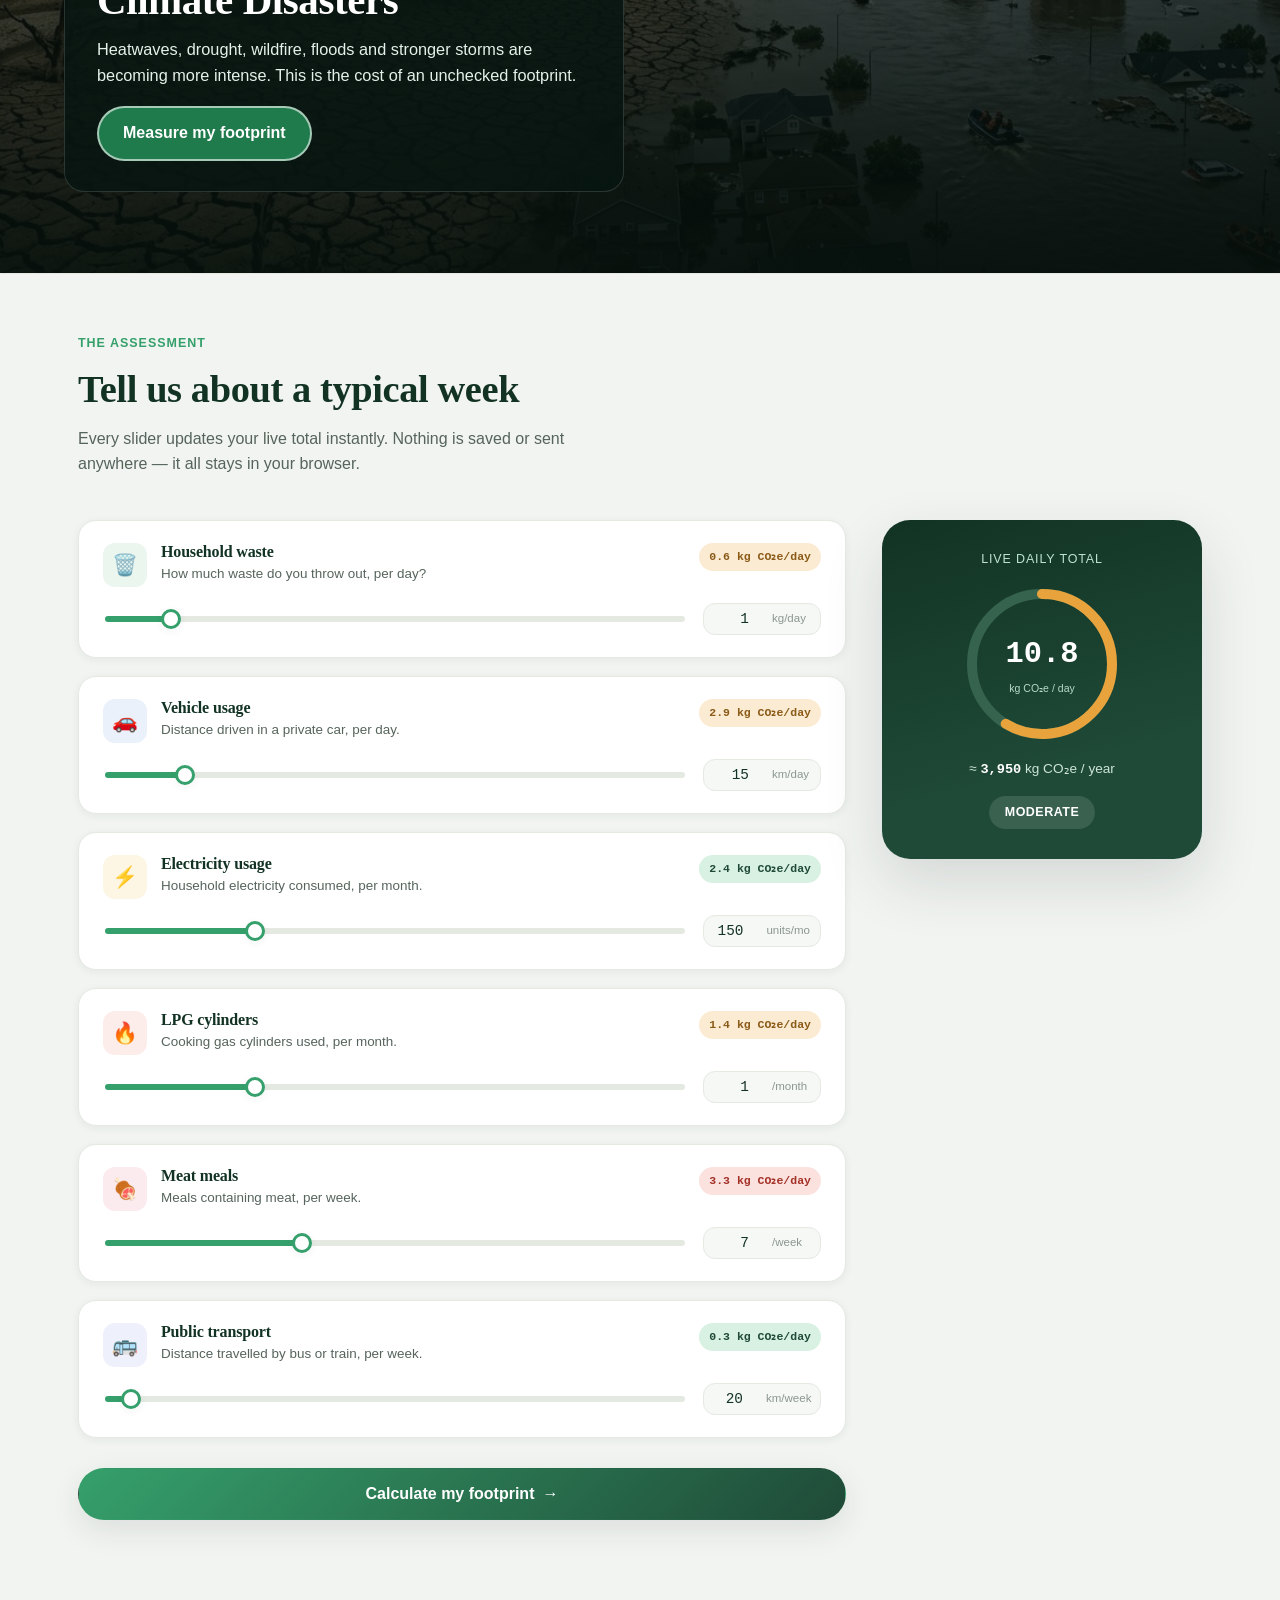
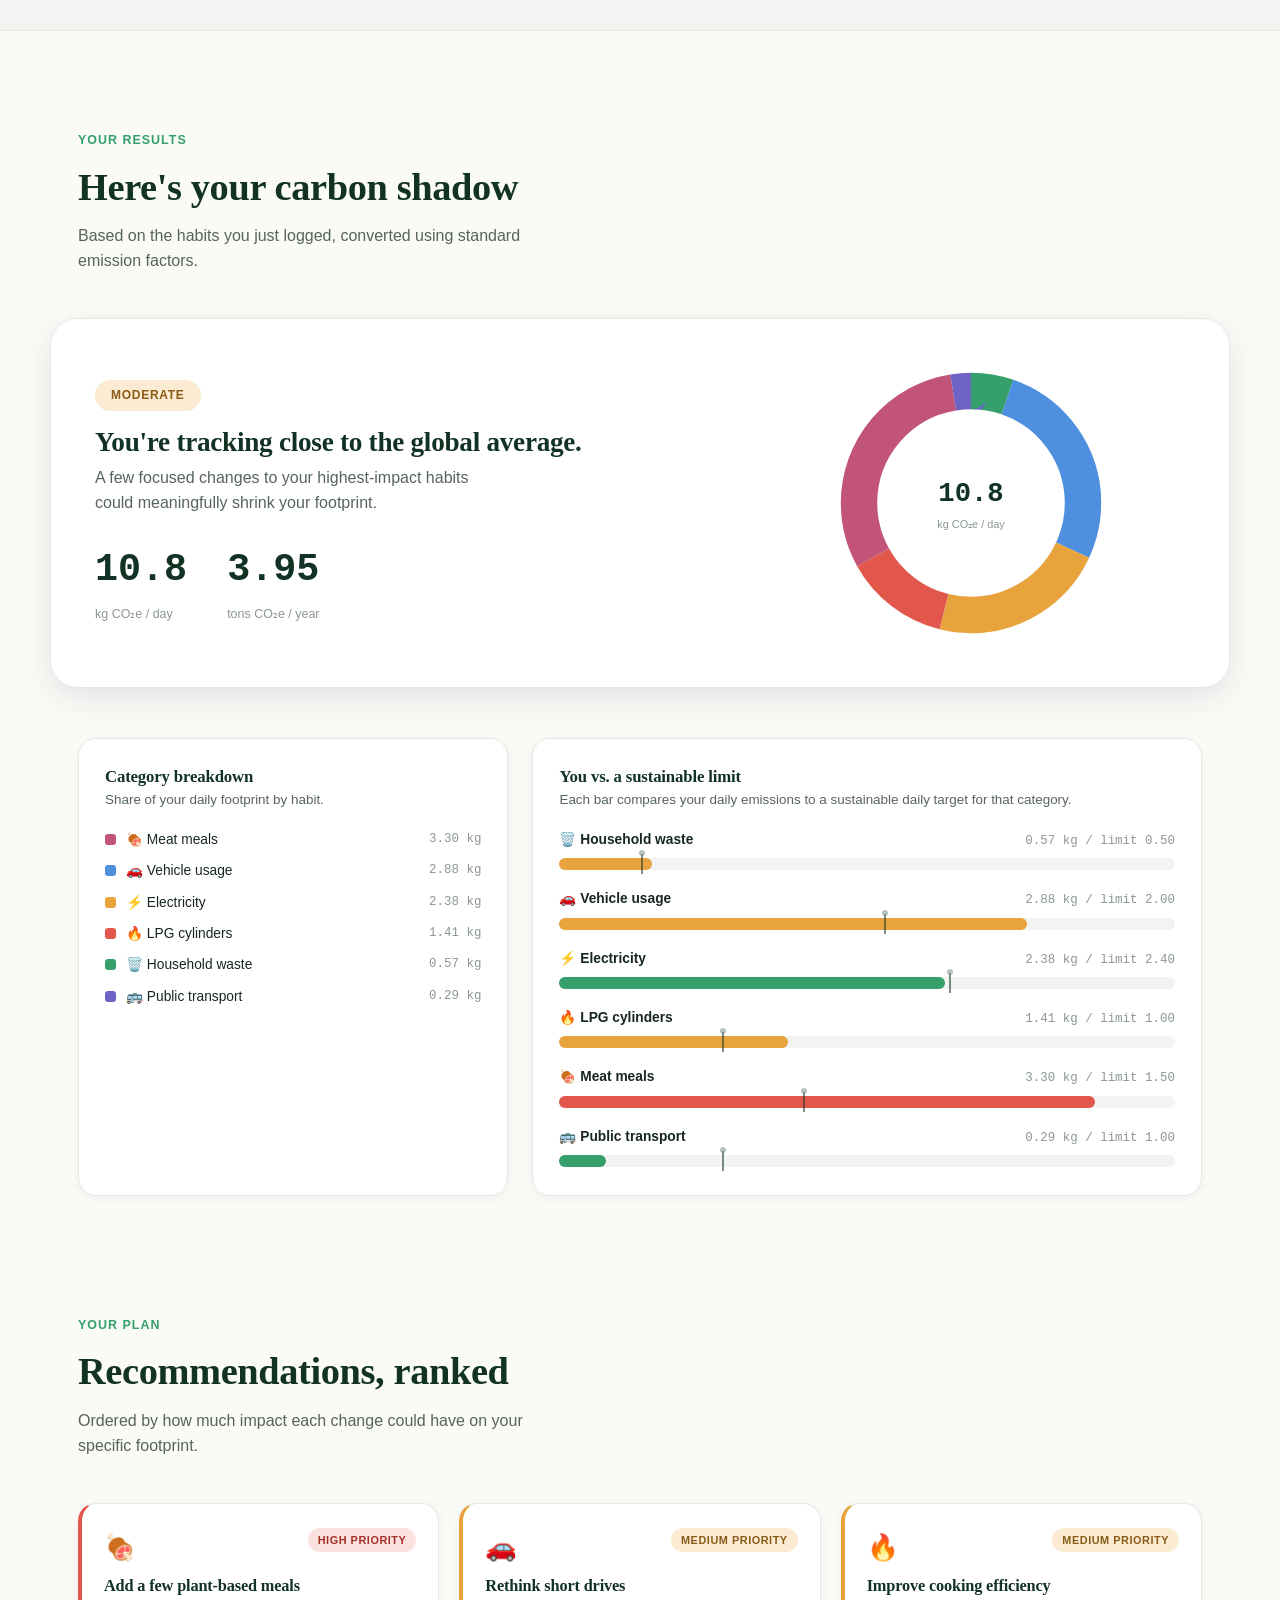
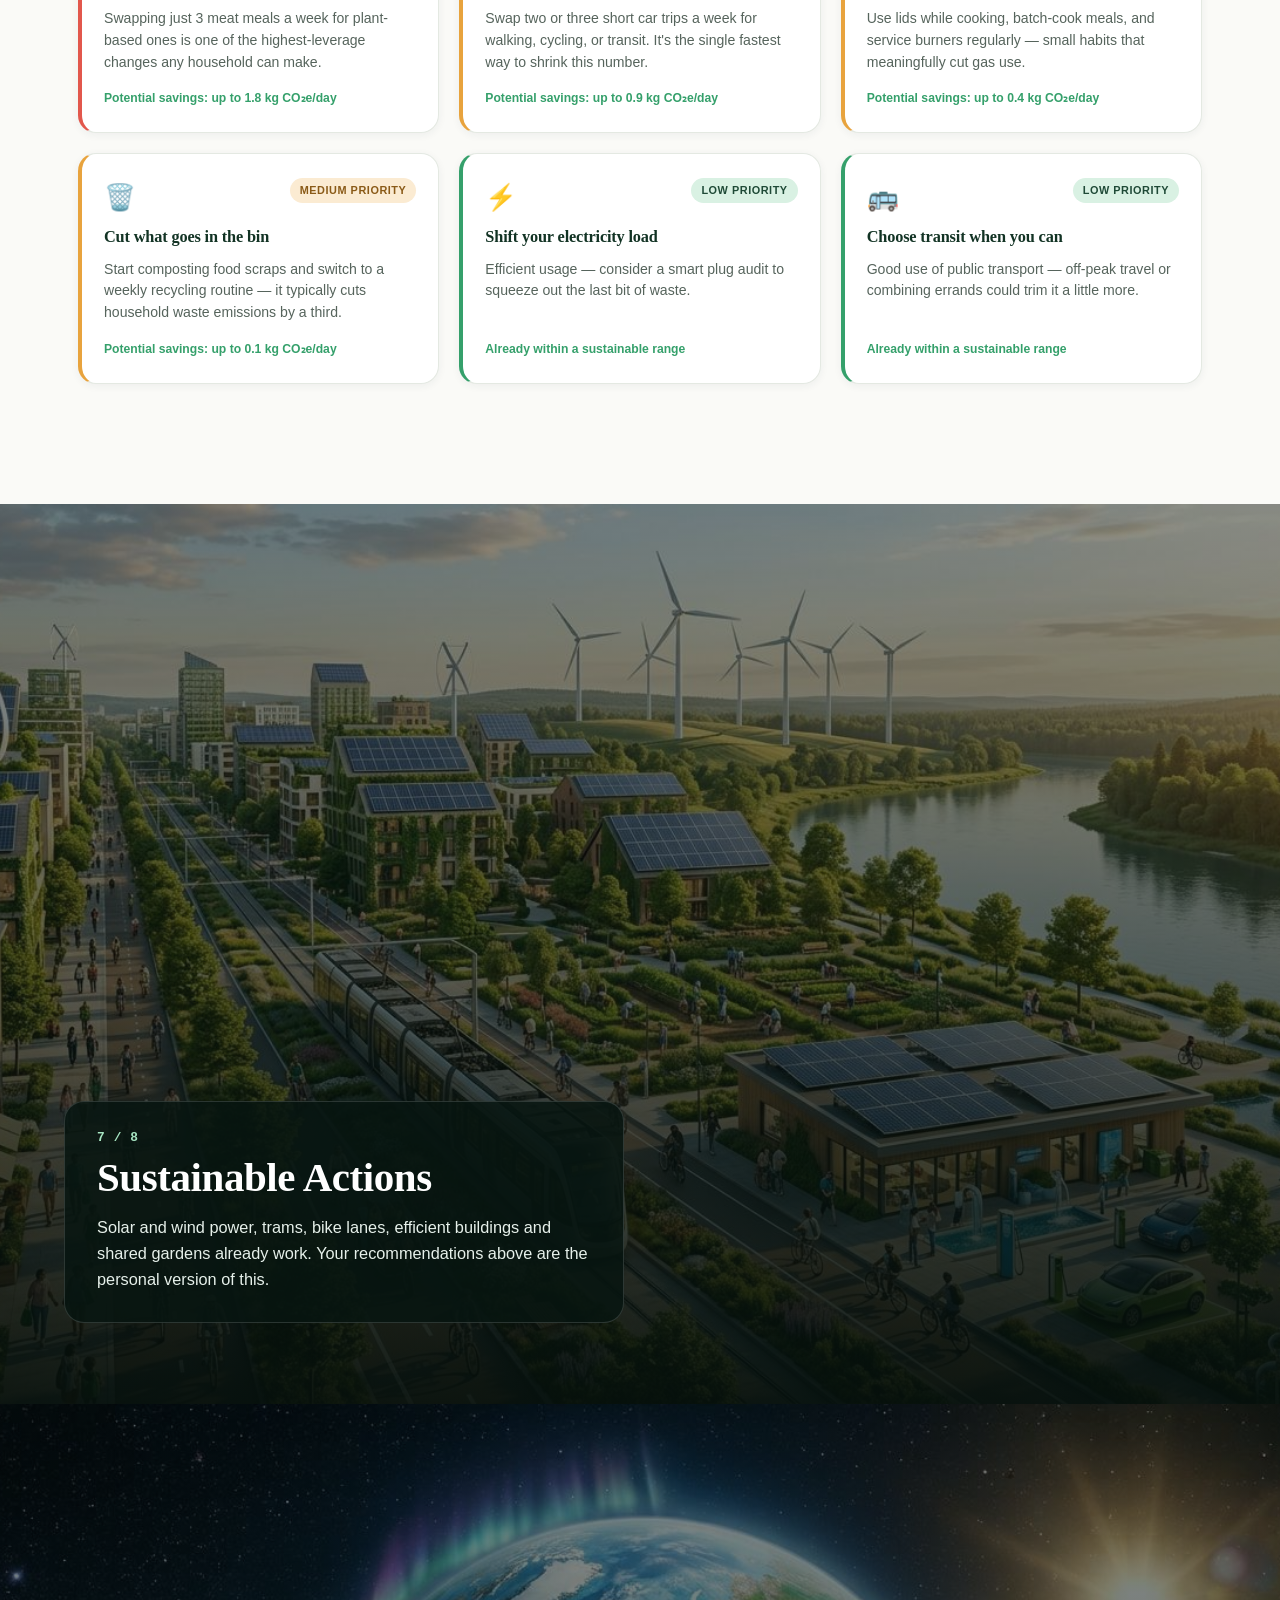
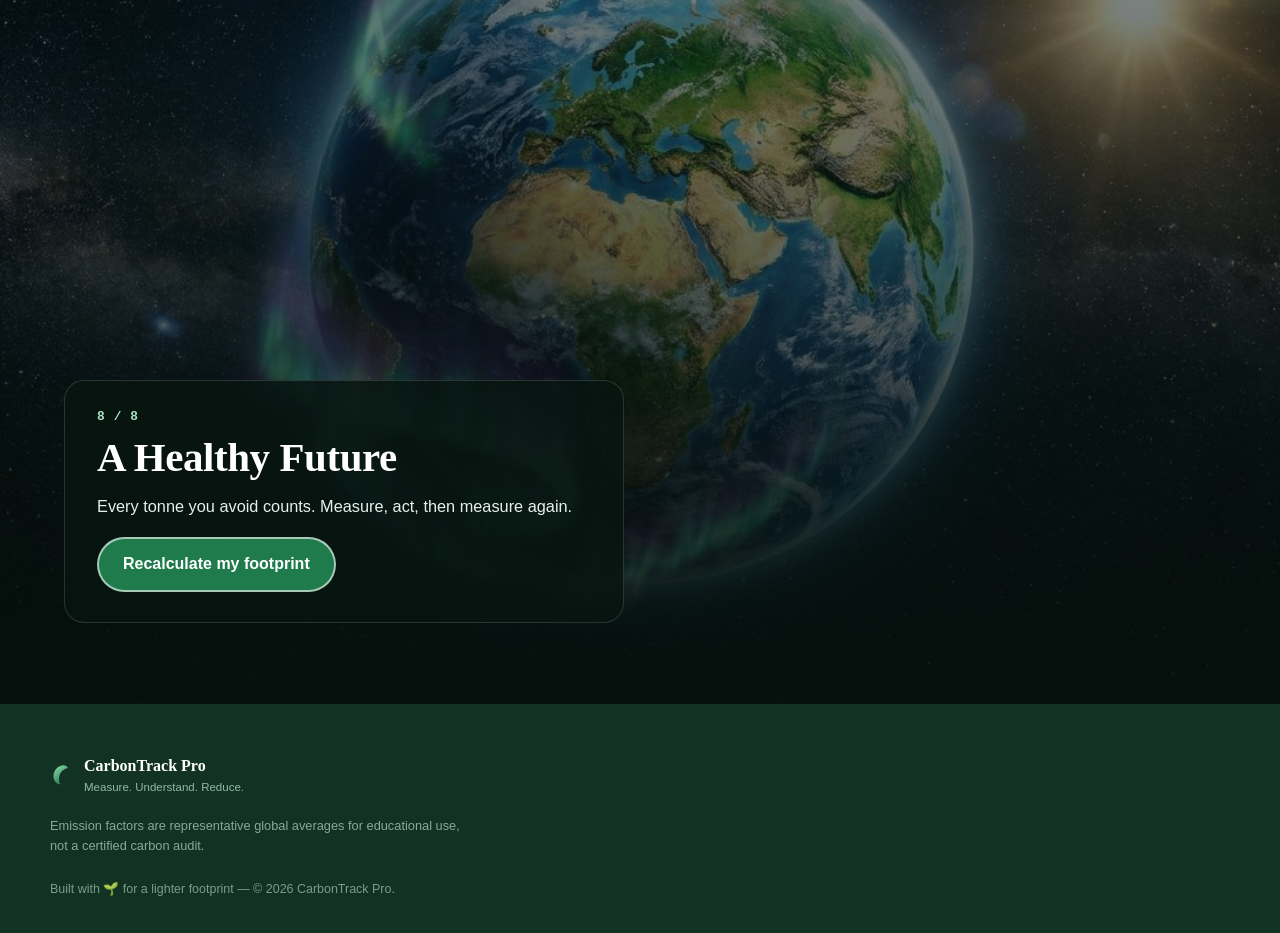
==== commit 31650115: "Add files via upload" ====
--- a/index.html
+++ b/index.html
@@ -6,12 +6,383 @@
 <title>CarbonTrack Pro — Know Your Carbon Shadow</title>
 <meta name="description" content="A precise, personalized carbon footprint tracker. Log your daily habits and get real recommendations to shrink your carbon shadow." />
 
-<link rel="stylesheet" href="style.css" />
-<link rel="stylesheet" href="enhancements.css" />
-<meta http-equiv="Content-Security-Policy" content="default-src 'self'; img-src 'self' data: blob:; style-src 'self' 'unsafe-inline'; script-src 'self'; object-src 'none'; base-uri 'self'; form-action 'self'" />
+<style>
+/* ==========================================================================
+   CarbonTrack Pro — embedded stylesheet (single-file build)
+   ========================================================================== */
+
+:root{
+  --bg:            #FAFAF7;
+  --bg-alt:        #F1F4F0;
+  --surface:       #FFFFFF;
+  --surface-2:     #F6F8F5;
+  --forest:        #1F4A37;
+  --forest-deep:   #123324;
+  --mint:          #6FCF97;
+  --mint-strong:   #35A06B;
+  --mint-soft:     #D9F1E3;
+  --amber:         #E8A33D;
+  --amber-soft:    #FBEBD2;
+  --coral:         #E2574C;
+  --coral-soft:    #FBE2DF;
+  --text:          #172621;
+  --text-soft:     #56645C;
+  --text-faint:    #8B978F;
+  --border:        #E4E9E2;
+  --shadow-color:  220deg 20% 20%;
+
+  --font-display: Georgia, "Iowan Old Style", "Palatino Linotype", serif;
+  --font-body: -apple-system, BlinkMacSystemFont, "Segoe UI", Roboto, Helvetica, Arial, sans-serif;
+  --font-mono: "Courier New", ui-monospace, SFMono-Regular, Menlo, Consolas, monospace;
+
+  --r-lg: 28px;
+  --r-md: 18px;
+  --r-sm: 12px;
+  --shadow-sm: 0 2px 8px hsl(var(--shadow-color) / 0.06);
+  --shadow-md: 0 10px 30px hsl(var(--shadow-color) / 0.10);
+  --shadow-lg: 0 24px 60px hsl(var(--shadow-color) / 0.14);
+
+  --container: 1180px;
+}
+
+*, *::before, *::after{ box-sizing: border-box; }
+html{ scroll-behavior: smooth; }
+html{
+  background: var(--bg);
+}
+body{
+  margin: 0;
+  background: transparent;
+  color: var(--text);
+  font-family: var(--font-body);
+  font-size: 16px;
+  line-height: 1.55;
+  -webkit-font-smoothing: antialiased;
+  overflow-x: hidden;
+}
+h1,h2,h3,h4{
+  font-family: var(--font-display);
+  color: var(--forest-deep);
+  margin: 0 0 0.4em;
+  line-height: 1.15;
+  font-weight: 700;
+  letter-spacing: -0.01em;
+}
+p{ margin: 0 0 1em; color: var(--text-soft); }
+a{ color: inherit; text-decoration: none; }
+img,svg{ display:block; max-width:100%; }
+button{ font-family: inherit; cursor: pointer; }
+[data-mono]{ font-family: var(--font-mono); font-variant-numeric: tabular-nums; }
+
+@media (prefers-reduced-motion: reduce){
+  *{ animation-duration: 0.01ms !important; animation-iteration-count: 1 !important; transition-duration: 0.01ms !important; scroll-behavior: auto !important; }
+}
+
+:focus-visible{
+  outline: 2.5px solid var(--mint-strong);
+  outline-offset: 3px;
+  border-radius: 6px;
+}
+
+/* Scroll progress bar */
+.progress-track{
+  position: fixed; top: 0; left: 0; width: 100%; height: 3px;
+  background: transparent; z-index: 1000; pointer-events: none;
+}
+.progress-fill{
+  height: 100%; width: 0%;
+  background: linear-gradient(90deg, var(--mint-strong), var(--mint));
+  transition: width 0.08s linear;
+}
+
+/* Ambient background blobs */
+.blob-field{ position: fixed; inset: 0; z-index: -1; overflow: hidden; pointer-events: none; }
+.blob{ position: absolute; border-radius: 50%; filter: blur(70px); opacity: 0.45; will-change: transform; }
+.blob--a{ width: 520px; height: 520px; top: -160px; left: -120px; background: radial-gradient(circle at 30% 30%, var(--mint-soft), transparent 70%); }
+.blob--b{ width: 460px; height: 460px; top: 30vh; right: -180px; background: radial-gradient(circle at 60% 40%, #CFE9E0, transparent 70%); }
+.blob--c{ width: 600px; height: 600px; bottom: -220px; left: 20%; background: radial-gradient(circle at 40% 60%, var(--amber-soft), transparent 70%); opacity: 0.3; }
+
+/* Ambient "carbon story" canvas: smoke -> ozone -> heating earth -> message.
+   Sits in the same fixed, z-index:-1, pointer-events:none layer as the
+   blob field above, so it can never sit above content or intercept input. */
+#cfc-bg-canvas{
+  position: fixed;
+  inset: 0;
+  width: 100vw;
+  height: 100vh;
+  z-index: -1;
+  display: block;
+  pointer-events: none;
+  will-change: transform;
+}
+#cfc-bg-text{
+  position: fixed;
+  inset: 0;
+  z-index: -1;
+  display: flex;
+  align-items: center;
+  justify-content: center;
+  pointer-events: none;
+  opacity: 0;
+}
+#cfc-bg-text span{
+  font-family: var(--font-display);
+  font-weight: 700;
+  font-size: clamp(1.3rem, 3.6vw, 2.6rem);
+  letter-spacing: -0.01em;
+  color: var(--forest-deep);
+  text-shadow: 0 0 30px rgba(232,163,61,0.35);
+  text-align: center;
+  padding: 0 1.5rem;
+  transform: translateY(14px);
+  transition: transform 0.6s ease;
+}
+#cfc-bg-text.cfc-visible span{ transform: translateY(0); }
+@media (prefers-reduced-motion: reduce){
+  #cfc-bg-canvas{ animation: none !important; }
+}
+
+/* Header */
+.site-header{
+  position: sticky; top: 0; z-index: 900;
+  backdrop-filter: blur(14px) saturate(1.4);
+  background: hsl(80 20% 98% / 0.85);
+  border-bottom: 1px solid var(--border);
+}
+.header-inner{
+  max-width: var(--container); margin: 0 auto;
+  display: flex; align-items: center; justify-content: space-between;
+  padding: 14px 28px; gap: 20px;
+}
+.brand{ display: flex; align-items: center; gap: 10px; }
+.brand-mark{ display: flex; }
+.brand-text{ display: flex; flex-direction: column; line-height: 1.15; }
+.brand-name{ font-family: var(--font-display); font-weight: 700; font-size: 1.05rem; color: var(--forest-deep); }
+.brand-name em{ font-style: normal; color: var(--mint-strong); }
+.brand-tagline{ font-size: 0.68rem; color: var(--text-faint); letter-spacing: 0.03em; text-transform: uppercase; }
+.header-nav{ display: flex; gap: 28px; margin-left: auto; margin-right: 8px; }
+.header-nav a{ font-size: 0.92rem; font-weight: 500; color: var(--text-soft); position: relative; padding: 4px 0; transition: color 0.2s ease; }
+.header-nav a::after{ content: ""; position: absolute; left: 0; bottom: -2px; width: 0; height: 2px; background: var(--mint-strong); transition: width 0.25s ease; }
+.header-nav a:hover{ color: var(--forest-deep); }
+.header-nav a:hover::after{ width: 100%; }
+@media (max-width: 820px){ .header-nav{ display: none; } .brand-tagline{ display: none; } }
+
+/* Buttons */
+.btn{
+  display: inline-flex; align-items: center; justify-content: center; gap: 8px;
+  padding: 13px 24px; border-radius: 100px; font-weight: 600; font-size: 0.95rem;
+  border: 1px solid transparent;
+  transition: transform 0.2s cubic-bezier(.2,.8,.2,1), box-shadow 0.25s ease, background 0.25s ease, border-color 0.25s ease;
+  white-space: nowrap;
+}
+.btn--primary{ background: linear-gradient(135deg, var(--mint-strong), var(--forest)); color: #fff; box-shadow: var(--shadow-md); }
+.btn--primary:hover{ transform: translateY(-2px); box-shadow: var(--shadow-lg); }
+.btn--primary:active{ transform: translateY(0); }
+.btn--ghost{ background: transparent; color: var(--forest-deep); border-color: var(--border); }
+.btn--ghost:hover{ border-color: var(--mint-strong); color: var(--mint-strong); }
+.btn--small{ padding: 9px 18px; font-size: 0.85rem; }
+.btn--wide{ width: 100%; margin-top: 12px; padding: 16px; font-size: 1rem; }
+.btn-arrow{ transition: transform 0.25s ease; display: inline-block; }
+.btn:hover .btn-arrow{ transform: translateX(4px); }
+
+/* Reveal-on-scroll (visible by default; JS arms it) */
+.reveal{ transition: opacity 0.7s cubic-bezier(.2,.7,.2,1), transform 0.7s cubic-bezier(.2,.7,.2,1); }
+.reveal.reveal-armed{ opacity: 0; transform: translateY(28px); }
+.reveal.reveal-armed.is-visible{ opacity: 1; transform: translateY(0); }
+
+/* Hero */
+.hero{
+  position: relative; max-width: var(--container); margin: 0 auto;
+  padding: 96px 28px 60px;
+  display: grid; grid-template-columns: 1.1fr 0.9fr; align-items: center; gap: 40px;
+  min-height: 84vh;
+}
+.eyebrow{ font-size: 0.78rem; font-weight: 700; letter-spacing: 0.08em; text-transform: uppercase; color: var(--mint-strong); margin-bottom: 14px; }
+.hero-title{ font-size: clamp(2.4rem, 4.6vw, 4rem); font-weight: 700; letter-spacing: -0.02em; }
+.hero-title-accent{ color: var(--mint-strong); font-style: italic; font-weight: 500; }
+.hero-sub{ font-size: 1.08rem; max-width: 46ch; margin-bottom: 30px; }
+.hero-actions{ display: flex; gap: 14px; margin-bottom: 52px; flex-wrap: wrap; }
+.hero-stats{ display: flex; gap: 34px; flex-wrap: wrap; padding-top: 26px; border-top: 1px solid var(--border); }
+.hero-stat{ display: flex; flex-direction: column; gap: 4px; max-width: 190px; }
+.hero-stat-num{ font-size: 1.6rem; font-weight: 700; color: var(--forest-deep); }
+.hero-stat-label{ font-size: 0.78rem; color: var(--text-faint); line-height: 1.35; }
+.hero-visual{ position: relative; display: flex; align-items: center; justify-content: center; height: 460px; }
+.orbit-ring{ position: relative; width: 340px; height: 340px; border: 1.5px dashed hsl(150 30% 55% / 0.35); border-radius: 50%; animation: spin 40s linear infinite; }
+.orbit-core{ position: absolute; inset: 0; margin: auto; width: 130px; height: 130px; background: radial-gradient(circle at 35% 30%, #fff, var(--mint-soft)); border-radius: 50%; display: flex; align-items: center; justify-content: center; box-shadow: var(--shadow-lg); animation: breathe 5s ease-in-out infinite; }
+.orbit-emoji{ font-size: 2.6rem; animation: counter-spin 40s linear infinite; }
+.orbit-chip{ position: absolute; background: var(--surface); border: 1px solid var(--border); border-radius: 100px; padding: 7px 14px; font-size: 0.78rem; font-weight: 600; color: var(--forest-deep); box-shadow: var(--shadow-sm); animation: counter-spin 40s linear infinite; white-space: nowrap; }
+.orbit-chip--1{ top: -14px; left: 50%; transform: translateX(-50%); }
+.orbit-chip--2{ top: 24%; right: -30px; }
+.orbit-chip--3{ bottom: 8%; right: -6px; }
+.orbit-chip--4{ bottom: -14px; left: 50%; transform: translateX(-50%); }
+.orbit-chip--5{ top: 24%; left: -30px; }
+@keyframes spin{ to{ transform: rotate(360deg); } }
+@keyframes counter-spin{ from{ transform: rotate(0deg); } to{ transform: rotate(-360deg); } }
+@keyframes breathe{ 0%,100%{ transform: scale(1); } 50%{ transform: scale(1.05); } }
+.scroll-cue{ position: absolute; bottom: 18px; left: 50%; transform: translateX(-50%); width: 26px; height: 42px; border-radius: 20px; border: 2px solid var(--border); background: transparent; display: flex; justify-content: center; padding-top: 8px; }
+.scroll-cue span{ width: 4px; height: 8px; border-radius: 4px; background: var(--mint-strong); animation: cue 1.8s ease-in-out infinite; }
+@keyframes cue{ 0%{ transform: translateY(0); opacity: 1; } 70%{ transform: translateY(12px); opacity: 0; } 100%{ opacity: 0; } }
+@media (max-width: 980px){ .hero{ grid-template-columns: 1fr; text-align: left; padding-top: 70px; min-height: auto; } .hero-visual{ height: 300px; } .orbit-ring{ width: 240px; height: 240px; } .orbit-core{ width: 100px; height: 100px; } }
+
+/* How it works */
+.how{ padding: 40px 28px 100px; }
+.how-inner{ max-width: var(--container); margin: 0 auto; display: grid; grid-template-columns: repeat(3, 1fr); gap: 24px; }
+.how-step{ background: var(--surface); border: 1px solid var(--border); border-radius: var(--r-md); padding: 30px 26px; box-shadow: var(--shadow-sm); transition: transform 0.3s ease, box-shadow 0.3s ease; }
+.how-step:hover{ transform: translateY(-4px); box-shadow: var(--shadow-md); }
+.how-step-icon{ font-size: 1.8rem; display: block; margin-bottom: 14px; }
+.how-step h3{ font-size: 1.1rem; margin-bottom: 8px; }
+.how-step p{ font-size: 0.92rem; margin: 0; }
+@media (max-width: 820px){ .how-inner{ grid-template-columns: 1fr; } }
+
+/* Section heads */
+.section-head{ max-width: var(--container); margin: 0 auto; padding: 0 28px; text-align: left; margin-bottom: 44px; }
+.section-head h2{ font-size: clamp(1.8rem, 3vw, 2.5rem); }
+.section-sub{ max-width: 56ch; font-size: 1rem; }
+
+/* Calculator */
+.calculator{ padding: 60px 0 110px; background: var(--bg-alt); border-top: 1px solid var(--border); border-bottom: 1px solid var(--border); }
+.calculator-grid{ max-width: var(--container); margin: 0 auto; padding: 0 28px; display: grid; grid-template-columns: 1fr 320px; gap: 36px; align-items: start; }
+.calculator-cards{ display: grid; gap: 18px; }
+.q-card{ background: var(--surface); border: 1px solid var(--border); border-radius: var(--r-md); padding: 22px 24px; box-shadow: var(--shadow-sm); transition: box-shadow 0.3s ease, border-color 0.3s ease; }
+.q-card:hover{ box-shadow: var(--shadow-md); border-color: hsl(150 30% 80%); }
+.q-card-head{ display: flex; align-items: flex-start; gap: 14px; margin-bottom: 16px; }
+.q-icon{ flex-shrink: 0; width: 44px; height: 44px; border-radius: 12px; background: var(--icon-bg, var(--mint-soft)); display: flex; align-items: center; justify-content: center; font-size: 1.3rem; }
+.q-card-head h3{ font-size: 1rem; margin-bottom: 2px; }
+.q-card-head p{ font-size: 0.84rem; margin: 0; }
+.q-chip{ margin-left: auto; flex-shrink: 0; font-family: var(--font-mono); font-size: 0.72rem; font-weight: 700; padding: 5px 10px; border-radius: 100px; background: var(--mint-soft); color: var(--forest); white-space: nowrap; transition: background 0.3s ease, color 0.3s ease; }
+.q-chip.level-mid{ background: var(--amber-soft); color: #8A5A17; }
+.q-chip.level-high{ background: var(--coral-soft); color: #A33127; }
+.q-controls{ display: flex; align-items: center; gap: 16px; }
+.q-slider{ flex: 1; appearance: none; -webkit-appearance: none; height: 6px; border-radius: 4px; background: linear-gradient(90deg, var(--mint-strong) 0%, var(--mint-strong) var(--fill, 30%), var(--border) var(--fill, 30%), var(--border) 100%); outline: none; }
+.q-slider::-webkit-slider-thumb{ -webkit-appearance: none; appearance: none; width: 20px; height: 20px; border-radius: 50%; background: #fff; border: 3px solid var(--mint-strong); box-shadow: var(--shadow-sm); cursor: pointer; transition: transform 0.15s ease; }
+.q-slider::-webkit-slider-thumb:hover{ transform: scale(1.15); }
+.q-slider::-moz-range-thumb{ width: 20px; height: 20px; border-radius: 50%; background: #fff; border: 3px solid var(--mint-strong); box-shadow: var(--shadow-sm); cursor: pointer; }
+.q-slider::-moz-range-track{ height: 6px; border-radius: 4px; background: var(--border); }
+.q-number{ flex-shrink: 0; display: flex; align-items: center; gap: 6px; background: var(--surface-2); border: 1px solid var(--border); border-radius: var(--r-sm); padding: 6px 10px; width: 118px; }
+.q-number input{ width: 52px; border: none; background: transparent; font-family: var(--font-mono); font-size: 0.9rem; text-align: right; color: var(--forest-deep); }
+.q-number input:focus{ outline: none; }
+.q-number span{ font-size: 0.72rem; color: var(--text-faint); }
+
+.live-panel{ position: sticky; top: 92px; }
+.live-panel-inner{ background: linear-gradient(165deg, var(--forest-deep), var(--forest) 70%); border-radius: var(--r-lg); padding: 30px 26px; color: #fff; box-shadow: var(--shadow-lg); text-align: center; }
+.live-label{ font-size: 0.78rem; text-transform: uppercase; letter-spacing: 0.07em; color: hsl(150 40% 82%); margin-bottom: 14px; }
+.gauge{ position: relative; width: 160px; height: 160px; margin: 0 auto 14px; }
+.gauge-svg{ width: 100%; height: 100%; transform: rotate(-90deg); }
+.gauge-track{ fill: none; stroke: hsl(150 30% 30%); stroke-width: 10; }
+.gauge-value{ fill: none; stroke: var(--mint); stroke-width: 10; stroke-linecap: round; stroke-dasharray: 440; stroke-dashoffset: 440; transition: stroke-dashoffset 0.5s cubic-bezier(.2,.8,.2,1), stroke 0.5s ease; }
+.gauge-center{ position: absolute; inset: 0; display: flex; flex-direction: column; align-items: center; justify-content: center; }
+.gauge-number{ font-size: 1.9rem; font-weight: 700; }
+.gauge-unit{ font-size: 0.66rem; color: hsl(150 30% 78%); margin-top: 2px; text-align: center; max-width: 100px; }
+.live-yearly{ font-size: 0.85rem; color: hsl(150 30% 85%); margin-bottom: 16px; }
+.live-yearly span{ font-weight: 700; color: #fff; }
+.live-badge{ display: inline-block; padding: 7px 16px; border-radius: 100px; background: rgba(255,255,255,0.12); font-weight: 700; font-size: 0.78rem; letter-spacing: 0.04em; transition: background 0.4s ease, color 0.4s ease; }
+@media (max-width: 980px){ .calculator-grid{ grid-template-columns: 1fr; } .live-panel{ position: relative; top: 0; order: -1; } }
+
+/* Results */
+.results{ padding: 100px 0; }
+.verdict-card{ max-width: var(--container); margin: 0 auto 50px; padding: 44px 44px; display: grid; grid-template-columns: 1.2fr 0.8fr; gap: 20px; align-items: center; background: var(--surface); border: 1px solid var(--border); border-radius: var(--r-lg); box-shadow: var(--shadow-md); }
+.verdict-flag{ display: inline-block; padding: 6px 16px; border-radius: 100px; background: var(--mint-soft); color: var(--forest); font-weight: 700; font-size: 0.75rem; letter-spacing: 0.06em; margin-bottom: 16px; transition: background 0.4s ease, color 0.4s ease; }
+.verdict-flag.level-good{ background: var(--mint-soft); color: var(--forest); }
+.verdict-flag.level-mid{ background: var(--amber-soft); color: #8A5A17; }
+.verdict-flag.level-high{ background: var(--coral-soft); color: #A33127; }
+.verdict-title{ font-size: 1.7rem; margin-bottom: 8px; }
+.verdict-desc{ max-width: 44ch; margin-bottom: 26px; }
+.verdict-numbers{ display: flex; gap: 40px; }
+.verdict-big{ font-size: 2.4rem; font-weight: 700; color: var(--forest-deep); display: block; }
+.verdict-unit{ font-size: 0.78rem; color: var(--text-faint); }
+.verdict-right{ display: flex; align-items: center; justify-content: center; }
+@keyframes verdictPulse{ 0%{ box-shadow: var(--shadow-md), 0 0 0 0 hsl(150 55% 50% / 0.45); } 70%{ box-shadow: var(--shadow-md), 0 0 0 18px hsl(150 55% 50% / 0); } 100%{ box-shadow: var(--shadow-md); } }
+.verdict-card.just-calculated{ animation: verdictPulse 0.9s ease-out; }
+
+.charts-row{ max-width: var(--container); margin: 0 auto; padding: 0 28px; display: grid; grid-template-columns: 0.9fr 1.4fr; gap: 24px; }
+.chart-card{ background: var(--surface); border: 1px solid var(--border); border-radius: var(--r-md); padding: 28px 26px; box-shadow: var(--shadow-sm); }
+.chart-card h3{ font-size: 1.05rem; margin-bottom: 4px; }
+.chart-sub{ font-size: 0.84rem; margin-bottom: 18px; }
+.legend{ display: grid; gap: 10px; }
+.legend-item{ display: flex; align-items: center; gap: 10px; font-size: 0.86rem; }
+.legend-swatch{ width: 11px; height: 11px; border-radius: 3px; flex-shrink: 0; }
+.legend-name{ flex: 1; color: var(--text); font-weight: 500; }
+.legend-val{ font-family: var(--font-mono); font-size: 0.78rem; color: var(--text-faint); }
+
+.donut-wrap{ position: relative; width: 100%; max-width: 280px; margin: 0 auto; }
+.donut-svg{ width: 100%; height: auto; transform: rotate(-90deg); display: block; }
+.donut-track{ fill: none; stroke: var(--bg-alt); }
+.donut-segment{ transition: stroke-dasharray 0.9s cubic-bezier(.2,.8,.2,1); }
+.donut-center{ position: absolute; inset: 0; display: flex; flex-direction: column; align-items: center; justify-content: center; text-align: center; pointer-events: none; }
+.donut-center-num{ font-size: 1.7rem; font-weight: 700; color: var(--forest-deep); display: block; }
+.donut-center-unit{ font-size: 0.68rem; color: var(--text-faint); max-width: 100px; }
+
+.bar-list{ display: grid; gap: 18px; }
+.bar-row-head{ display: flex; align-items: baseline; justify-content: space-between; gap: 10px; font-size: 0.86rem; font-weight: 600; color: var(--text); margin-bottom: 7px; }
+.bar-row-val{ font-size: 0.78rem; color: var(--text-faint); font-weight: 500; }
+.bar-row-limit{ color: var(--text-faint); font-weight: 400; }
+.bar-track{ position: relative; height: 12px; border-radius: 8px; background: var(--bg-alt); overflow: visible; }
+.bar-fill{ height: 100%; border-radius: 8px; transition: width 0.9s cubic-bezier(.2,.8,.2,1), background 0.4s ease; }
+.bar-limit-marker{ position: absolute; top: -4px; bottom: -4px; width: 2px; background: var(--forest-deep); opacity: 0.55; }
+.bar-limit-marker::after{ content: ""; position: absolute; top: -4px; left: 50%; transform: translateX(-50%); width: 6px; height: 6px; border-radius: 50%; background: var(--forest-deep); opacity: 0.55; }
+@media (max-width: 980px){ .verdict-card{ grid-template-columns: 1fr; padding: 34px 26px; } .verdict-right{ order: -1; } .charts-row{ grid-template-columns: 1fr; } }
+
+/* Recommendations */
+.recommendations{ padding: 20px 0 120px; }
+.rec-grid{ max-width: var(--container); margin: 0 auto; padding: 0 28px; display: grid; grid-template-columns: repeat(3, 1fr); gap: 20px; }
+.rec-card{ background: var(--surface); border: 1px solid var(--border); border-left: 4px solid var(--mint-strong); border-radius: var(--r-md); padding: 24px 22px; box-shadow: var(--shadow-sm); transition: transform 0.3s ease, box-shadow 0.3s ease; display: flex; flex-direction: column; gap: 10px; }
+.rec-card:hover{ transform: translateY(-4px); box-shadow: var(--shadow-md); }
+.rec-card.priority-high{ border-left-color: var(--coral); }
+.rec-card.priority-medium{ border-left-color: var(--amber); }
+.rec-card.priority-low{ border-left-color: var(--mint-strong); }
+.rec-card-top{ display: flex; align-items: flex-start; justify-content: space-between; gap: 10px; }
+.rec-icon{ font-size: 1.6rem; }
+.rec-priority{ font-size: 0.68rem; font-weight: 700; letter-spacing: 0.05em; text-transform: uppercase; padding: 4px 10px; border-radius: 100px; white-space: nowrap; }
+.priority-high .rec-priority{ background: var(--coral-soft); color: #A33127; }
+.priority-medium .rec-priority{ background: var(--amber-soft); color: #8A5A17; }
+.priority-low .rec-priority{ background: var(--mint-soft); color: var(--forest); }
+.rec-card h4{ font-size: 1.02rem; margin-bottom: 2px; }
+.rec-card p{ font-size: 0.88rem; margin: 0; }
+.rec-impact{ font-size: 0.76rem; color: var(--mint-strong); font-weight: 600; margin-top: auto; padding-top: 6px; }
+@media (max-width: 980px){ .rec-grid{ grid-template-columns: 1fr 1fr; } }
+@media (max-width: 640px){ .rec-grid{ grid-template-columns: 1fr; } }
+
+/* Footer */
+.site-footer{ background: var(--forest-deep); color: hsl(150 20% 85%); padding: 50px 28px 34px; }
+.footer-inner{ max-width: var(--container); margin: 0 auto; display: grid; gap: 14px; }
+.footer-brand{ display: flex; align-items: center; gap: 10px; }
+.footer-name{ font-family: var(--font-display); font-weight: 700; color: #fff; margin: 0; font-size: 1rem; }
+.footer-tag{ font-size: 0.72rem; color: hsl(150 20% 65%); margin: 0; }
+.footer-note{ font-size: 0.8rem; color: hsl(150 15% 60%); max-width: 60ch; margin: 6px 0 0; }
+.footer-credits{ font-size: 0.78rem; color: hsl(150 15% 55%); margin: 10px 0 0; }
+
+@media (max-width: 480px){
+  .hero{ padding-left: 20px; padding-right: 20px; }
+  .header-inner{ padding: 12px 18px; }
+  .section-head, .calculator-grid, .verdict-card, .charts-row, .rec-grid, .how-inner{ padding-left: 18px; padding-right: 18px; }
+}
+/* ===== CarbonTrack Pro: story scenes ===== */
+.ctp-scene{position:relative;display:flex;align-items:flex-end;min-height:100vh;min-height:100svh;padding:0 clamp(16px,5vw,64px) clamp(32px,9vh,90px);background-color:#0b1a14;background-size:cover;background-position:center;background-repeat:no-repeat;color:#fff;isolation:isolate;overflow:hidden}
+.ctp-scene::before{content:"";position:absolute;inset:0;z-index:-1;background:linear-gradient(to top,rgba(6,16,12,.95) 0%,rgba(6,16,12,.65) 45%,rgba(6,16,12,.45) 100%)}
+.ctp-scene--1{background-image:url('scene1.jpg')}
+.ctp-scene--2{background-image:url('scene2.jpg')}
+.ctp-scene--3{background-image:url('scene3.jpg')}
+.ctp-scene--4{background-image:url('scene4.jpg')}
+.ctp-scene--5{background-image:url('scene5.jpg')}
+.ctp-scene--6{background-image:url('scene6.jpg')}
+.ctp-scene--7{background-image:url('scene7.jpg')}
+.ctp-scene--8{background-image:url('scene8.jpg')}
+.ctp-scene__inner{width:100%;max-width:1200px;margin:0 auto}
+.ctp-scene__card{max-width:560px;padding:30px 32px;border-radius:20px;background:rgba(8,22,17,.86);border:1px solid rgba(255,255,255,.14)}
+.ctp-scene__count{margin:0 0 10px;font:600 .8rem/1 ui-monospace,Menlo,Consolas,monospace;color:#A8E6C3;letter-spacing:.05em}
+.ctp-scene__title{margin:0 0 12px;color:#fff;font-size:clamp(1.7rem,3.2vw,2.6rem);line-height:1.15}
+.ctp-scene__text{margin:0;color:#E6F0EA;font-size:1.02rem;line-height:1.6}
+.ctp-scene__btn{display:inline-block;margin-top:18px;padding:13px 24px;border-radius:100px;background:#1F7A4C;color:#fff;font-weight:600;text-decoration:none;border:2px solid rgba(255,255,255,.6)}
+.ctp-scene__btn:hover{background:#17603B}
+.ctp-scene__btn:focus-visible{outline:3px solid #A8E6C3;outline-offset:3px}
+@keyframes ctpFade{from{opacity:0;transform:translateY(28px)}to{opacity:1;transform:none}}
+.ctp-scene__card{animation:ctpFade .9s ease both}
+@supports (animation-timeline:view()){.ctp-scene__card{animation:ctpFade linear both;animation-timeline:view();animation-range:entry 5% cover 35%}}
+@media (prefers-reduced-motion:reduce){.ctp-scene__card{animation:none}}
+@media (max-width:768px){.ctp-scene{min-height:85vh;min-height:85svh;padding-bottom:28px}.ctp-scene__card{padding:22px 20px;background:rgba(8,22,17,.9);border-radius:16px}.ctp-scene__btn{display:block;text-align:center;padding:15px 20px}}
+</style>
 </head>
 <body>
-<a class="skip-link" href="#main">Skip to content</a>
 
 <div class="progress-track" aria-hidden="true"><div class="progress-fill" id="progressFill"></div></div>
 
@@ -42,9 +413,8 @@
         <span class="brand-tagline">Measure. Understand. Reduce.</span>
       </span>
     </a>
-    <nav class="header-nav" aria-label="Primary">
+    <nav class="header-nav">
       <a href="#calculator">Assessment</a>
-      <a href="#story">Story</a>
       <a href="#results">Results</a>
       <a href="#recommendations">Recommendations</a>
     </nav>
@@ -52,7 +422,7 @@
   </div>
 </header>
 
-<main id="main"><span id="top"></span>
+<main id="top">
 
   <section class="hero" id="hero">
     <div class="hero-inner">
@@ -107,8 +477,58 @@
     </div>
   </section>
 
-<div id="story"><section class="scene" aria-labelledby="sc1"><div class="scene__media"><picture><source type="image/webp" srcset="assets/img/scene1-768.webp 768w, assets/img/scene1.webp 1376w" sizes="100vw"><img src="assets/img/scene1.jpg" srcset="assets/img/scene1-768.jpg 768w, assets/img/scene1.jpg 1376w" sizes="100vw" alt="Smoking power plant beside a busy city and highways" width="1376" height="768" loading="lazy" decoding="async"></picture></div><div class="scene__veil" aria-hidden="true"></div><div class="scene__inner"><div class="scene__card"><p class="scene__count">1 / 8</p><h2 id="sc1">Human activities create emissions</h2><p>Cars, power stations, factories, kitchens and landfills: ordinary life runs on burning carbon. Every habit you are about to measure starts here.</p></div></div></section><section class="scene" aria-labelledby="sc2"><div class="scene__media"><picture><source type="image/webp" srcset="assets/img/scene2-768.webp 768w, assets/img/scene2.webp 1376w" sizes="100vw"><img src="assets/img/scene2.jpg" srcset="assets/img/scene2-768.jpg 768w, assets/img/scene2.jpg 1376w" sizes="100vw" alt="Earth from space with glowing city lights and a haze of emissions" width="1376" height="768" loading="lazy" decoding="async"></picture></div><div class="scene__veil" aria-hidden="true"></div><div class="scene__inner"><div class="scene__card"><p class="scene__count">2 / 8</p><h2 id="sc2">Carbon dioxide accumulates</h2><p>CO₂ does not simply disappear. Much of it stays in the air for centuries, and its concentration has climbed from about 280 ppm before industry to over 420 ppm today.</p></div></div></section><section class="scene" aria-labelledby="sc3"><div class="scene__media"><picture><source type="image/webp" srcset="assets/img/scene3-768.webp 768w, assets/img/scene3.webp 1376w" sizes="100vw"><img src="assets/img/scene3.jpg" srcset="assets/img/scene3-768.jpg 768w, assets/img/scene3.jpg 1376w" sizes="100vw" alt="Earth wrapped in layers of trapped heat while sunlight arrives" width="1376" height="768" loading="lazy" decoding="async"></picture></div><div class="scene__veil" aria-hidden="true"></div><div class="scene__inner"><div class="scene__card"><p class="scene__count">3 / 8</p><h2 id="sc3">The greenhouse effect</h2><p>Sunlight reaches the surface and warms it. Greenhouse gases then hold back some of the outgoing heat, like a blanket that keeps getting thicker.</p></div></div></section><section class="scene" aria-labelledby="sc4"><div class="scene__media"><picture><source type="image/webp" srcset="assets/img/scene4-768.webp 768w, assets/img/scene4.webp 1376w" sizes="100vw"><img src="assets/img/scene4.jpg" srcset="assets/img/scene4-768.jpg 768w, assets/img/scene4.jpg 1376w" sizes="100vw" alt="Earth glowing with heat over Africa and Europe" width="1376" height="768" loading="lazy" decoding="async"></picture></div><div class="scene__veil" aria-hidden="true"></div><div class="scene__inner"><div class="scene__card"><p class="scene__count">4 / 8</p><h2 id="sc4">Earth heats up</h2><p>The planet is now more than 1.1 °C warmer than in the late 1800s. Small averages hide big shifts in oceans, forests and weather.</p></div></div></section><section class="scene" aria-labelledby="sc5"><div class="scene__media"><picture><source type="image/webp" srcset="assets/img/scene5-768.webp 768w, assets/img/scene5.webp 1376w" sizes="100vw"><img src="assets/img/scene5.jpg" srcset="assets/img/scene5-768.jpg 768w, assets/img/scene5.jpg 1376w" sizes="100vw" alt="Glacier calving into the sea with floating ice" width="1376" height="768" loading="lazy" decoding="async"></picture></div><div class="scene__veil" aria-hidden="true"></div><div class="scene__inner"><div class="scene__card"><p class="scene__count">5 / 8</p><h2 id="sc5">The ice gives way</h2><p>Glaciers and ice sheets are shrinking, and meltwater adds to rising seas that threaten coasts and the people who live on them.</p></div></div></section><section class="scene" aria-labelledby="sc6"><div class="scene__media"><picture><source type="image/webp" srcset="assets/img/scene6-768.webp 768w, assets/img/scene6.webp 1376w" sizes="100vw"><img src="assets/img/scene6.jpg" srcset="assets/img/scene6-768.jpg 768w, assets/img/scene6.jpg 1376w" sizes="100vw" alt="Wildfire, parched land, a tornado and a flooded city" width="1376" height="768" loading="lazy" decoding="async"></picture></div><div class="scene__veil" aria-hidden="true"></div><div class="scene__inner"><div class="scene__card"><p class="scene__count">6 / 8</p><h2 id="sc6">Climate disasters</h2><p>Heatwaves, drought, wildfire, floods and stronger storms are becoming more intense. This is the cost of an unchecked footprint.</p><a class="btn btn--primary scene__cta" href="#calculator">Measure my footprint</a></div></div></section></div>
-  <section class="calculator" id="calculator">
+  <!-- ===== STORY SCENES 1-6 ===== -->
+<section class="ctp-scene ctp-scene--1" aria-labelledby="scene1-title">
+  <div class="ctp-scene__inner"><div class="ctp-scene__card">
+    <p class="ctp-scene__count">1 / 8</p>
+    <h2 class="ctp-scene__title" id="scene1-title">Human Activities Create Emissions</h2>
+    <p class="ctp-scene__text">Cars, power stations, factories, kitchens and landfills: ordinary life runs on burning carbon. Every habit you are about to measure starts here.</p>
+  </div></div>
+</section>
+
+<section class="ctp-scene ctp-scene--2" aria-labelledby="scene2-title">
+  <div class="ctp-scene__inner"><div class="ctp-scene__card">
+    <p class="ctp-scene__count">2 / 8</p>
+    <h2 class="ctp-scene__title" id="scene2-title">Carbon Dioxide Builds Up</h2>
+    <p class="ctp-scene__text">CO₂ does not simply disappear. Much of it stays in the air for centuries, climbing from about 280 ppm before industry to over 420 ppm today.</p>
+  </div></div>
+</section>
+
+<section class="ctp-scene ctp-scene--3" aria-labelledby="scene3-title">
+  <div class="ctp-scene__inner"><div class="ctp-scene__card">
+    <p class="ctp-scene__count">3 / 8</p>
+    <h2 class="ctp-scene__title" id="scene3-title">The Greenhouse Effect</h2>
+    <p class="ctp-scene__text">Sunlight warms the surface. Greenhouse gases then hold back some of the outgoing heat, like a blanket that keeps getting thicker.</p>
+  </div></div>
+</section>
+
+<section class="ctp-scene ctp-scene--4" aria-labelledby="scene4-title">
+  <div class="ctp-scene__inner"><div class="ctp-scene__card">
+    <p class="ctp-scene__count">4 / 8</p>
+    <h2 class="ctp-scene__title" id="scene4-title">Earth Heats Up</h2>
+    <p class="ctp-scene__text">The planet is now more than 1.1 °C warmer than in the late 1800s. Small averages hide big shifts in oceans, forests and weather.</p>
+  </div></div>
+</section>
+
+<section class="ctp-scene ctp-scene--5" aria-labelledby="scene5-title">
+  <div class="ctp-scene__inner"><div class="ctp-scene__card">
+    <p class="ctp-scene__count">5 / 8</p>
+    <h2 class="ctp-scene__title" id="scene5-title">Ice Caps Melt</h2>
+    <p class="ctp-scene__text">Glaciers and ice sheets are shrinking, and meltwater adds to rising seas that threaten coasts and the people who live on them.</p>
+  </div></div>
+</section>
+
+<section class="ctp-scene ctp-scene--6" aria-labelledby="scene6-title">
+  <div class="ctp-scene__inner"><div class="ctp-scene__card">
+    <p class="ctp-scene__count">6 / 8</p>
+    <h2 class="ctp-scene__title" id="scene6-title">Climate Disasters</h2>
+    <p class="ctp-scene__text">Heatwaves, drought, wildfire, floods and stronger storms are becoming more intense. This is the cost of an unchecked footprint.</p>
+    <a class="ctp-scene__btn" href="#calculator">Measure my footprint</a>
+  </div></div>
+</section>
+<!-- ===== END SCENES 1-6 ===== -->
+
+<section class="calculator" id="calculator">
     <div class="section-head reveal">
       <p class="eyebrow">The assessment</p>
       <h2>Tell us about a typical week</h2>
@@ -190,9 +610,6 @@
           </div>
         </article>
 
-<article class="q-card reveal" data-category="flight"><div class="q-card-head"><span class="q-icon" style="--icon-bg:#E8F3FB;">✈️</span>
-<div><h3>Flights</h3><p>Hours spent in the air per year (about 90 kg CO₂e per hour).</p></div><span class="q-chip" id="chip-flight">0 kg CO₂e/yr</span></div>
-<div class="q-controls"><input type="range" min="0" max="200" step="1" value="0" class="q-slider" id="slider-flight"><div class="q-number"><input type="number" min="0" max="200" step="1" value="0" id="number-flight"><span>hrs/yr</span></div></div></article>
         <button class="btn btn--primary btn--wide reveal" id="calculateBtn" type="button">
           Calculate my footprint <span class="btn-arrow">→</span>
         </button>
@@ -254,14 +671,6 @@
     </div>
   </section>
 
-<section class="insights" id="insights" aria-labelledby="insH"><div class="section-head"><p class="eyebrow">Beyond the number</p><h2 id="insH">What your footprint means</h2>
-<p class="section-sub">Includes flights. Updates when you press Calculate.</p></div><div class="insight-grid">
-<div class="insight-card"><h3>Your badge</h3><div class="badge-big" role="status"><span class="badge-big__icon" id="badgeIcon" aria-hidden="true"></span><div><div class="badge-big__name" id="badgeName"></div><p id="badgeDesc"></p></div></div></div>
-<div class="insight-card"><h3>Biggest emission source</h3><p id="topSource"></p><h3>Tree equivalent</h3><p>About <strong id="treeCount" data-mono>0</strong> mature trees would be needed to absorb your yearly emissions.</p></div>
-<div class="insight-card insight-card--wide"><h3>You vs. the targets (tons CO₂e per year)</h3><div id="cmpChart" role="img" aria-label="Bar comparison of sustainable target, global average and your result"></div></div>
-<div class="insight-card insight-card--wide"><h3>What if&hellip;</h3><div class="whatif-controls"><label>Category <select id="whatifCat"></select></label>
-<label>Reduce by <output id="whatifPctOut">20%</output> <input type="range" class="q-slider" id="whatifPct" min="0" max="100" step="5" value="20"></label></div><p class="whatif-out" id="whatifOut" aria-live="polite"></p></div>
-</div><div class="report-bar"><button class="btn btn--primary" id="reportBtn" type="button">Download my report</button></div></section>
   <section class="recommendations" id="recommendations">
     <div class="section-head reveal">
       <p class="eyebrow">Your plan</p>
@@ -271,8 +680,26 @@
     <div class="rec-grid" id="recGrid"></div>
   </section>
 
-<div id="hope"><section class="scene" aria-labelledby="sc7"><div class="scene__media"><picture><source type="image/webp" srcset="assets/img/scene7-768.webp 768w, assets/img/scene7.webp 1376w" sizes="100vw"><img src="assets/img/scene7.jpg" srcset="assets/img/scene7-768.jpg 768w, assets/img/scene7.jpg 1376w" sizes="100vw" alt="Green city with solar roofs, wind turbines, a tram and cyclists" width="1376" height="768" loading="lazy" decoding="async"></picture></div><div class="scene__veil" aria-hidden="true"></div><div class="scene__inner"><div class="scene__card"><p class="scene__count">7 / 8</p><h2 id="sc7">Sustainable actions</h2><p>Solar and wind power, trams, bike lanes, efficient buildings and shared gardens already work. Your recommendations above are the personal version of this.</p></div></div></section><section class="scene" aria-labelledby="sc8"><div class="scene__media"><picture><source type="image/webp" srcset="assets/img/scene8-768.webp 768w, assets/img/scene8.webp 1376w" sizes="100vw"><img src="assets/img/scene8.jpg" srcset="assets/img/scene8-768.jpg 768w, assets/img/scene8.jpg 1376w" sizes="100vw" alt="Healthy Earth with aurora and sunrise" width="1376" height="768" loading="lazy" decoding="async"></picture></div><div class="scene__veil" aria-hidden="true"></div><div class="scene__inner"><div class="scene__card"><p class="scene__count">8 / 8</p><h2 id="sc8">A healthy Earth, a hopeful future</h2><p>Every tonne you avoid counts. Measure, act, then measure again, and keep your report to track the change.</p><a class="btn btn--ghost scene__cta" href="#top">Back to top</a></div></div></section></div>
 </main>
+
+<!-- ===== STORY SCENES 7-8 ===== -->
+<section class="ctp-scene ctp-scene--7" aria-labelledby="scene7-title">
+  <div class="ctp-scene__inner"><div class="ctp-scene__card">
+    <p class="ctp-scene__count">7 / 8</p>
+    <h2 class="ctp-scene__title" id="scene7-title">Sustainable Actions</h2>
+    <p class="ctp-scene__text">Solar and wind power, trams, bike lanes, efficient buildings and shared gardens already work. Your recommendations above are the personal version of this.</p>
+  </div></div>
+</section>
+
+<section class="ctp-scene ctp-scene--8" aria-labelledby="scene8-title">
+  <div class="ctp-scene__inner"><div class="ctp-scene__card">
+    <p class="ctp-scene__count">8 / 8</p>
+    <h2 class="ctp-scene__title" id="scene8-title">A Healthy Future</h2>
+    <p class="ctp-scene__text">Every tonne you avoid counts. Measure, act, then measure again.</p>
+    <a class="ctp-scene__btn" href="#calculator">Recalculate my footprint</a>
+  </div></div>
+</section>
+<!-- ===== END SCENES 7-8 ===== -->
 
 <footer class="site-footer">
   <div class="footer-inner">
@@ -294,7 +721,581 @@
   </div>
 </footer>
 
-<script src="js/app.js" defer></script>
-<script src="js/enhancements.js" defer></script>
+<script>
+(function () {
+  "use strict";
+
+  /* EMISSION FACTORS & SUSTAINABLE LIMITS (kg CO2e per day for the given input) */
+  var CATEGORIES = {
+    waste:       { label:"Household waste", icon:"🗑️", color:"#35A06B", factor:function(v){ return v * 0.57; }, sustainableDaily:0.5 },
+    vehicle:     { label:"Vehicle usage",    icon:"🚗", color:"#4E8FE0", factor:function(v){ return v * 0.192; }, sustainableDaily:2.0 },
+    electricity: { label:"Electricity",      icon:"⚡", color:"#E8A33D", factor:function(v){ return (v * 0.475) / 30; }, sustainableDaily:2.4 },
+    lpg:         { label:"LPG cylinders",    icon:"🔥", color:"#E2574C", factor:function(v){ return (v * 42.3) / 30; }, sustainableDaily:1.0 },
+    meat:        { label:"Meat meals",       icon:"🍖", color:"#C2547A", factor:function(v){ return (v * 3.3) / 7; }, sustainableDaily:1.5 },
+    transit:     { label:"Public transport", icon:"🚌", color:"#6C63C4", factor:function(v){ return (v * 0.10) / 7; }, sustainableDaily:1.0 }
+  };
+  var ALL_KEYS = ["waste", "vehicle", "electricity", "lpg", "meat", "transit"];
+  var SUSTAINABLE_TOTAL = ALL_KEYS.reduce(function(s,k){ return s + CATEGORIES[k].sustainableDaily; }, 0);
+
+  var VERDICT_BANDS = [
+    { max: SUSTAINABLE_TOTAL * 0.7,  key:"excellent", label:"Excellent", flag:"level-good",
+      title:"You're living well within a sustainable budget.",
+      desc:"Your footprint is already close to a Paris-aligned pace. Keep an eye on electricity and vehicle use, the two habits most likely to creep up." },
+    { max: SUSTAINABLE_TOTAL * 1.15, key:"good", label:"Good", flag:"level-good",
+      title:"You're doing better than the global average.",
+      desc:"A couple of targeted changes would bring you into the excellent range without much sacrifice." },
+    { max: SUSTAINABLE_TOTAL * 2.0,  key:"moderate", label:"Moderate", flag:"level-mid",
+      title:"You're tracking close to the global average.",
+      desc:"A few focused changes to your highest-impact habits could meaningfully shrink your footprint." },
+    { max: Infinity, key:"high", label:"High", flag:"level-high",
+      title:"Your footprint is well above a sustainable pace.",
+      desc:"The good news: a small number of habits are likely driving most of this number. Fixing those first has outsized impact." }
+  ];
+
+  var TIPS = {
+    waste:       { icon:"🗑️", title:"Cut what goes in the bin", big:"Start composting food scraps and switch to a weekly recycling routine — it typically cuts household waste emissions by a third.", small:"Keep your waste sorting up — it's already working in your favor." },
+    vehicle:     { icon:"🚗", title:"Rethink short drives", big:"Swap two or three short car trips a week for walking, cycling, or transit. It's the single fastest way to shrink this number.", small:"Your driving footprint is already lean — carpooling occasionally could trim it further." },
+    electricity: { icon:"⚡", title:"Shift your electricity load", big:"Switch to LED lighting, unplug idle devices, and if available, opt into a renewable energy plan from your utility.", small:"Efficient usage — consider a smart plug audit to squeeze out the last bit of waste." },
+    lpg:         { icon:"🔥", title:"Improve cooking efficiency", big:"Use lids while cooking, batch-cook meals, and service burners regularly — small habits that meaningfully cut gas use.", small:"Your cooking gas use is efficient — pressure-cooking more meals could trim it slightly." },
+    meat:        { icon:"🍖", title:"Add a few plant-based meals", big:"Swapping just 3 meat meals a week for plant-based ones is one of the highest-leverage changes any household can make.", small:"A well-balanced plate — going meat-free one more day a week is an easy next step." },
+    transit:     { icon:"🚌", title:"Choose transit when you can", big:"Swap a few car trips a week for bus or rail — even a partial switch adds up fast over a year.", small:"Good use of public transport — off-peak travel or combining errands could trim it a little more." }
+  };
+
+  var state = {};
+  ALL_KEYS.forEach(function(k){
+    var el = document.getElementById("slider-" + k);
+    state[k] = el ? Number(el.value) : 0;
+  });
+
+  function computeTotal(keys){
+    return keys.reduce(function(sum,k){ return sum + CATEGORIES[k].factor(state[k]); }, 0);
+  }
+
+  function setSliderFill(slider){
+    var min = Number(slider.min || 0);
+    var max = Number(slider.max || 100);
+    var val = Number(slider.value);
+    var pct = ((val - min) / (max - min)) * 100;
+    slider.style.setProperty("--fill", pct + "%");
+  }
+
+  function updateChip(key){
+    var chip = document.getElementById("chip-" + key);
+    if (!chip) return;
+    var daily = CATEGORIES[key].factor(state[key]);
+    chip.textContent = daily.toFixed(1) + " kg CO\u2082e/day";
+    chip.classList.remove("level-mid", "level-high");
+    var ratio = daily / CATEGORIES[key].sustainableDaily;
+    if (ratio > 1.6) chip.classList.add("level-high");
+    else if (ratio > 1) chip.classList.add("level-mid");
+  }
+
+  function animateCount(el, target, decimals){
+    if (!el) return;
+    decimals = decimals || 0;
+    var start = Number(el.getAttribute("data-current") || 0);
+    var startTime = null;
+    var duration = 450;
+    function tick(ts){
+      if (startTime === null) startTime = ts;
+      var p = Math.min(1, (ts - startTime) / duration);
+      var eased = 1 - Math.pow(1 - p, 3);
+      var val = start + (target - start) * eased;
+      el.textContent = val.toFixed(decimals);
+      if (p < 1) window.requestAnimationFrame(tick);
+      else el.setAttribute("data-current", target);
+    }
+    window.requestAnimationFrame(tick);
+  }
+
+  var GAUGE_CIRC = 2 * Math.PI * 70;
+
+  function updateLiveGauge(){
+    var total = computeTotal(ALL_KEYS);
+    var gaugeNumber = document.getElementById("gaugeNumber");
+    var gaugeValue = document.getElementById("gaugeValue");
+    var liveYearly = document.getElementById("liveYearly");
+    var liveBadge = document.getElementById("liveBadge");
+
+    animateCount(gaugeNumber, total, 1);
+    if (liveYearly) liveYearly.textContent = Math.round(total * 365).toLocaleString();
+
+    var scaleMax = SUSTAINABLE_TOTAL * 2.2;
+    var pct = Math.min(1, total / scaleMax);
+    var offset = GAUGE_CIRC * (1 - pct);
+    if (gaugeValue) gaugeValue.style.strokeDashoffset = offset;
+
+    var band = null;
+    for (var i = 0; i < VERDICT_BANDS.length; i++){
+      if (total <= VERDICT_BANDS[i].max){ band = VERDICT_BANDS[i]; break; }
+    }
+    if (!band) band = VERDICT_BANDS[VERDICT_BANDS.length - 1];
+
+    if (gaugeValue){
+      gaugeValue.style.stroke = (band.key === "excellent" || band.key === "good") ? "var(--mint)" :
+        (band.key === "moderate" ? "var(--amber)" : "var(--coral)");
+    }
+    if (liveBadge) liveBadge.textContent = band.label.toUpperCase();
+  }
+
+  function wireControl(key){
+    var slider = document.getElementById("slider-" + key);
+    var number = document.getElementById("number-" + key);
+    if (!slider || !number) return;
+
+    setSliderFill(slider);
+
+    function sync(value){
+      var min = Number(slider.min);
+      var max = Number(slider.max);
+      var clamped = Math.min(max, Math.max(min, value));
+      if (isNaN(clamped)) clamped = min;
+      state[key] = clamped;
+      slider.value = clamped;
+      number.value = clamped;
+      setSliderFill(slider);
+      updateChip(key);
+      updateLiveGauge();
+    }
+
+    slider.addEventListener("input", function(){ sync(Number(slider.value)); });
+    number.addEventListener("input", function(){
+      if (number.value === "") return;
+      sync(Number(number.value));
+    });
+    number.addEventListener("blur", function(){ sync(Number(number.value || 0)); });
+  }
+
+  function renderDoughnut(){
+    var wrap = document.getElementById("doughnutChart");
+    if (!wrap) return;
+
+    var entries = ALL_KEYS.map(function(k){
+      return { key:k, label:CATEGORIES[k].label, value:CATEGORIES[k].factor(state[k]), color:CATEGORIES[k].color, icon:CATEGORIES[k].icon };
+    }).filter(function(e){ return e.value > 0.001; });
+
+    var total = entries.reduce(function(s,e){ return s + e.value; }, 0);
+    var R = 80;
+    var CIRC = 2 * Math.PI * R;
+    var svgNS = "http://www.w3.org/2000/svg";
+
+    wrap.innerHTML = "";
+    var svg = document.createElementNS(svgNS, "svg");
+    svg.setAttribute("viewBox", "0 0 200 200");
+    svg.setAttribute("class", "donut-svg");
+
+    var track = document.createElementNS(svgNS, "circle");
+    track.setAttribute("cx","100"); track.setAttribute("cy","100"); track.setAttribute("r", String(R));
+    track.setAttribute("class","donut-track"); track.setAttribute("stroke-width","26");
+    svg.appendChild(track);
+
+    var cumulative = 0;
+    entries.forEach(function(e){
+      var fraction = total > 0 ? e.value / total : 0;
+      var dash = fraction * CIRC;
+      var circle = document.createElementNS(svgNS, "circle");
+      circle.setAttribute("cx","100"); circle.setAttribute("cy","100"); circle.setAttribute("r", String(R));
+      circle.setAttribute("stroke", e.color); circle.setAttribute("stroke-width","26"); circle.setAttribute("fill","none");
+      circle.setAttribute("class","donut-segment");
+      circle.style.strokeDasharray = "0 " + CIRC;
+      circle.style.strokeDashoffset = String(-cumulative);
+      var title = document.createElementNS(svgNS, "title");
+      title.textContent = e.icon + " " + e.label + ": " + e.value.toFixed(2) + " kg CO\u2082e/day";
+      circle.appendChild(title);
+      svg.appendChild(circle);
+
+      (function(circleEl, dashLen){
+        window.requestAnimationFrame(function(){
+          window.requestAnimationFrame(function(){
+            circleEl.style.strokeDasharray = dashLen + " " + (CIRC - dashLen);
+          });
+        });
+      })(circle, dash);
+
+      cumulative += dash;
+    });
+
+    wrap.appendChild(svg);
+
+    var center = document.createElement("div");
+    center.className = "donut-center";
+    center.innerHTML = '<span class="donut-center-num" data-mono>' + total.toFixed(1) + '</span><span class="donut-center-unit">kg CO\u2082e / day</span>';
+    wrap.appendChild(center);
+
+    var legend = document.getElementById("doughnutLegend");
+    if (legend){
+      var sorted = entries.slice().sort(function(a,b){ return b.value - a.value; });
+      legend.innerHTML = sorted.map(function(e){
+        return '<div class="legend-item"><span class="legend-swatch" style="background:' + e.color + '"></span>' +
+          '<span class="legend-name">' + e.icon + ' ' + e.label + '</span>' +
+          '<span class="legend-val">' + e.value.toFixed(2) + ' kg</span></div>';
+      }).join("");
+    }
+  }
+
+  function renderBarChart(){
+    var list = document.getElementById("barChart");
+    if (!list) return;
+
+    var rows = ALL_KEYS.map(function(k){
+      return { key:k, label:CATEGORIES[k].label, icon:CATEGORIES[k].icon,
+        yours:CATEGORIES[k].factor(state[k]), limit:CATEGORIES[k].sustainableDaily };
+    });
+
+    var scaleMax = Math.max.apply(null, rows.map(function(r){ return Math.max(r.yours, r.limit); })) * 1.15 || 1;
+
+    list.innerHTML = rows.map(function(r){
+      var yoursPct = Math.min(100, (r.yours / scaleMax) * 100);
+      var limitPct = Math.min(100, (r.limit / scaleMax) * 100);
+      var ratio = r.limit > 0 ? r.yours / r.limit : 0;
+      var barColor = ratio > 1.6 ? "var(--coral)" : (ratio > 1 ? "var(--amber)" : "var(--mint-strong)");
+      return '<div class="bar-row">' +
+        '<div class="bar-row-head"><span>' + r.icon + ' ' + r.label + '</span>' +
+        '<span class="bar-row-val" data-mono>' + r.yours.toFixed(2) + ' kg <span class="bar-row-limit">/ limit ' + r.limit.toFixed(2) + '</span></span></div>' +
+        '<div class="bar-track"><div class="bar-fill" data-target="' + yoursPct + '" style="width:0%; background:' + barColor + ';"></div>' +
+        '<div class="bar-limit-marker" style="left:' + limitPct + '%;" title="Sustainable limit: ' + r.limit.toFixed(2) + ' kg/day"></div></div></div>';
+    }).join("");
+
+    window.requestAnimationFrame(function(){
+      window.requestAnimationFrame(function(){
+        var fills = list.querySelectorAll(".bar-fill");
+        for (var i = 0; i < fills.length; i++){
+          fills[i].style.width = fills[i].getAttribute("data-target") + "%";
+        }
+      });
+    });
+  }
+
+  function renderRecommendations(){
+    var grid = document.getElementById("recGrid");
+    if (!grid) return;
+
+    var scored = ALL_KEYS.map(function(k){
+      var daily = CATEGORIES[k].factor(state[k]);
+      var limit = CATEGORIES[k].sustainableDaily;
+      var excess = daily - limit;
+      var ratio = limit > 0 ? daily / limit : 0;
+      return { key:k, daily:daily, limit:limit, excess:excess, ratio:ratio };
+    }).sort(function(a,b){ return b.excess - a.excess; });
+
+    grid.innerHTML = scored.map(function(s){
+      var tip = TIPS[s.key];
+      var priority = "low";
+      if (s.ratio > 1.6) priority = "high";
+      else if (s.ratio > 1) priority = "medium";
+      var text = s.excess > 0 ? tip.big : tip.small;
+      var impact = s.excess > 0
+        ? "Potential savings: up to " + Math.max(s.excess, 0.1).toFixed(1) + " kg CO\u2082e/day"
+        : "Already within a sustainable range";
+      return '<article class="rec-card priority-' + priority + '">' +
+        '<div class="rec-card-top"><span class="rec-icon">' + tip.icon + '</span>' +
+        '<span class="rec-priority">' + priority + ' priority</span></div>' +
+        '<h4>' + tip.title + '</h4><p>' + text + '</p>' +
+        '<span class="rec-impact">' + impact + '</span></article>';
+    }).join("");
+  }
+
+  function renderResults(){
+    var dailyTotal = computeTotal(ALL_KEYS);
+    var yearlyTons = (dailyTotal * 365) / 1000;
+
+    var band = null;
+    for (var i = 0; i < VERDICT_BANDS.length; i++){
+      if (dailyTotal <= VERDICT_BANDS[i].max){ band = VERDICT_BANDS[i]; break; }
+    }
+    if (!band) band = VERDICT_BANDS[VERDICT_BANDS.length - 1];
+
+    var flagEl = document.getElementById("verdictFlag");
+    if (flagEl){
+      flagEl.textContent = band.label.toUpperCase();
+      flagEl.className = "verdict-flag " + band.flag;
+    }
+    var titleEl = document.getElementById("verdictTitle");
+    if (titleEl) titleEl.textContent = band.title;
+    var descEl = document.getElementById("verdictDesc");
+    if (descEl) descEl.textContent = band.desc;
+
+    animateCount(document.getElementById("verdictDaily"), dailyTotal, 1);
+    animateCount(document.getElementById("verdictYearly"), yearlyTons, 2);
+
+    renderDoughnut();
+    renderBarChart();
+  }
+
+  function wireCalculateButton(){
+    var btn = document.getElementById("calculateBtn");
+    if (!btn) return;
+    btn.addEventListener("click", function(){
+      renderResults();
+      renderRecommendations();
+
+      var card = document.getElementById("verdictCard");
+      if (card){
+        card.classList.remove("just-calculated");
+        void card.offsetWidth;
+        card.classList.add("just-calculated");
+      }
+
+      var results = document.getElementById("results");
+      if (results) results.scrollIntoView({ behavior: "smooth", block: "start" });
+    });
+  }
+
+  function wireScrollProgress(){
+    var fill = document.getElementById("progressFill");
+    if (!fill) return;
+    function update(){
+      var scrollTop = window.scrollY || document.documentElement.scrollTop;
+      var docHeight = document.documentElement.scrollHeight - window.innerHeight;
+      var pct = docHeight > 0 ? (scrollTop / docHeight) * 100 : 0;
+      fill.style.width = pct + "%";
+    }
+    window.addEventListener("scroll", update, { passive: true });
+    update();
+  }
+
+  function wireScrollReveal(){
+    var items = document.querySelectorAll(".reveal");
+    if (!("IntersectionObserver" in window)) return;
+    var io = new IntersectionObserver(function(entries){
+      entries.forEach(function(entry){
+        if (entry.isIntersecting){
+          entry.target.classList.add("is-visible");
+          io.unobserve(entry.target);
+        }
+      });
+    }, { threshold: 0.12, rootMargin: "0px 0px -40px 0px" });
+
+    items.forEach(function(el){
+      el.classList.add("reveal-armed");
+      io.observe(el);
+    });
+
+    setTimeout(function(){
+      var stuck = document.querySelectorAll(".reveal.reveal-armed:not(.is-visible)");
+      for (var i = 0; i < stuck.length; i++) stuck[i].classList.add("is-visible");
+    }, 1500);
+  }
+
+  function wireParallax(){
+    var blobs = document.querySelectorAll(".blob[data-depth]");
+    if (!blobs.length) return;
+    var ticking = false;
+    window.addEventListener("scroll", function(){
+      if (ticking) return;
+      ticking = true;
+      window.requestAnimationFrame(function(){
+        var y = window.scrollY || document.documentElement.scrollTop;
+        blobs.forEach(function(b){
+          var depth = Number(b.getAttribute("data-depth"));
+          b.style.transform = "translate3d(0," + (y * depth * 0.3) + "px,0)";
+        });
+        ticking = false;
+      });
+    }, { passive: true });
+  }
+
+  function wireScrollCue(){
+    var cue = document.getElementById("scrollCue");
+    if (!cue) return;
+    cue.addEventListener("click", function(){
+      var target = document.getElementById("calculator");
+      if (target) target.scrollIntoView({ behavior: "smooth" });
+    });
+  }
+
+  function init(){
+    var yearEl = document.getElementById("year");
+    if (yearEl) yearEl.textContent = new Date().getFullYear();
+
+    ALL_KEYS.forEach(function(k){ wireControl(k); updateChip(k); });
+    updateLiveGauge();
+
+    wireCalculateButton();
+    wireScrollProgress();
+    wireScrollReveal();
+    wireParallax();
+    wireScrollCue();
+
+    renderResults();
+    renderRecommendations();
+  }
+
+  if (document.readyState === "loading"){
+    document.addEventListener("DOMContentLoaded", init);
+  } else {
+    init();
+  }
+})();
+
+/* ==========================================================================
+   Ambient "carbon story" background — smoke rising -> ozone thinning ->
+   earth heating -> "Your choices matter."
+   Independent, self-booting IIFE. Uses the site's own palette so it reads
+   as part of the existing ambient blob-field rather than a separate layer.
+   Fixed + z-index:-1 + pointer-events:none throughout: cannot intercept
+   input or affect layout of the calculator/content above it.
+   ========================================================================== */
+(function(){
+  "use strict";
+
+  var reducedMotion = window.matchMedia && window.matchMedia("(prefers-reduced-motion: reduce)").matches;
+  var isMobile = window.innerWidth < 640;
+
+  // colors pulled straight from :root's own palette, so the story stays
+  // on-brand: mint (cool) -> amber (transition) -> coral (heat)
+  var COOL = { r: 53,  g: 160, b: 107 };  // --mint-strong
+  var MID  = { r: 232, g: 163, b: 61  };  // --amber
+  var HOT  = { r: 226, g: 87,  b: 76  };  // --coral
+  var ICE  = { r: 207, g: 233, b: 224 };  // matches blob--b
+
+  function lerp(a,b,t){ return a + (b-a)*t; }
+  function clamp(v,min,max){ return v<min?min:v>max?max:v; }
+  function lerpColor(c1,c2,t){ return { r:lerp(c1.r,c2.r,t), g:lerp(c1.g,c2.g,t), b:lerp(c1.b,c2.b,t) }; }
+  function rgb(c,a){ return "rgba("+(c.r|0)+","+(c.g|0)+","+(c.b|0)+","+a+")"; }
+  function paletteAt(p){ return p < 0.55 ? lerpColor(COOL, MID, p/0.55) : lerpColor(MID, HOT, (p-0.55)/0.45); }
+
+  var canvas = document.getElementById("cfc-bg-canvas");
+  var textEl = document.getElementById("cfc-bg-text");
+  if (!canvas || !textEl) return;
+  var ctx = canvas.getContext("2d", { alpha: true });
+
+  var dpr = Math.min(window.devicePixelRatio || 1, 2);
+  var W = 0, H = 0;
+  function resize(){
+    W = window.innerWidth; H = window.innerHeight;
+    canvas.width = Math.round(W*dpr); canvas.height = Math.round(H*dpr);
+    canvas.style.width = W+"px"; canvas.style.height = H+"px";
+    ctx.setTransform(dpr,0,0,dpr,0,0);
+    isMobile = W < 640;
+    buildOzoneCracks();
+  }
+
+  // ---- Scene 1: smoke / CO2 particles ----
+  var PARTICLE_COUNT = isMobile ? 16 : 32; // kept low: this is an accent, not the main visual
+  var particles = [];
+  function spawnParticle(p){
+    p.x = Math.random()*W; p.y = H + Math.random()*80;
+    p.vx = (Math.random()-0.5)*8; p.vy = -(14 + Math.random()*16);
+    p.size = 10 + Math.random()*22; p.life = 0;
+    p.maxLife = 7 + Math.random()*5; p.baseAlpha = 0.06 + Math.random()*0.09;
+    p.wobble = Math.random()*Math.PI*2;
+  }
+  for (var i=0;i<PARTICLE_COUNT;i++){ var p={}; spawnParticle(p); p.life = Math.random()*p.maxLife; particles.push(p); }
+  function updateParticles(dt){
+    for (var i=0;i<particles.length;i++){
+      var pt = particles[i]; pt.life += dt;
+      if (pt.life >= pt.maxLife){ spawnParticle(pt); continue; }
+      pt.wobble += dt*0.6;
+      pt.x += (pt.vx + Math.sin(pt.wobble)*5)*dt;
+      pt.y += pt.vy*dt; pt.size += dt*2.6;
+    }
+  }
+  function drawParticles(alpha, tint){
+    if (alpha <= 0.01) return;
+    for (var i=0;i<particles.length;i++){
+      var pt = particles[i];
+      var lifeT = pt.life/pt.maxLife;
+      var fade = lifeT<0.15 ? lifeT/0.15 : 1-Math.max(0,(lifeT-0.6)/0.4);
+      var a = Math.max(0, pt.baseAlpha*fade*alpha);
+      if (a <= 0.004) continue;
+      var grad = ctx.createRadialGradient(pt.x,pt.y,0,pt.x,pt.y,pt.size);
+      grad.addColorStop(0, rgb(tint,a)); grad.addColorStop(1, rgb(tint,0));
+      ctx.fillStyle = grad; ctx.beginPath(); ctx.arc(pt.x,pt.y,pt.size,0,Math.PI*2); ctx.fill();
+    }
+  }
+
+  // ---- Scene 2: ozone layer thinning / cracking ----
+  var cracks = [];
+  function buildOzoneCracks(){
+    cracks = [];
+    var count = isMobile ? 6 : 10;
+    for (var i=0;i<count;i++){
+      var startX = (W/count)*i + Math.random()*30;
+      var segs = []; var x = startX, y = H*0.16 + Math.random()*H*0.06;
+      var segCount = 5 + ((Math.random()*4)|0);
+      for (var s=0;s<segCount;s++){ x += (Math.random()-0.5)*50; y += 8 + Math.random()*18; segs.push({x:x,y:y}); }
+      cracks.push({ start:{x:startX,y:H*0.16}, segs:segs, reveal: Math.random() });
+    }
+  }
+  function drawOzone(alpha, t){
+    if (alpha <= 0.01) return;
+    var bandY = H*0.1, bandH = H*0.14;
+    var grad = ctx.createLinearGradient(0,bandY,0,bandY+bandH);
+    grad.addColorStop(0, rgb(ICE, 0.10*alpha)); grad.addColorStop(1, rgb(ICE, 0.015*alpha));
+    ctx.fillStyle = grad; ctx.fillRect(0,bandY,W,bandH);
+    ctx.strokeStyle = "rgba(255,255,255,"+(0.28*alpha)+")"; ctx.lineWidth = 1;
+    for (var i=0;i<cracks.length;i++){
+      var c = cracks[i]; var reveal = clamp(t*1.4 - c.reveal*0.4, 0, 1);
+      if (reveal <= 0) continue;
+      ctx.beginPath(); ctx.moveTo(c.start.x, c.start.y);
+      var n = Math.max(1, Math.round(c.segs.length*reveal));
+      for (var s=0;s<n;s++) ctx.lineTo(c.segs[s].x, c.segs[s].y);
+      ctx.globalAlpha = alpha; ctx.stroke(); ctx.globalAlpha = 1;
+    }
+  }
+
+  // ---- Scene 3: heating earth ----
+  function drawEarth(alpha, colorT){
+    if (alpha <= 0.01) return;
+    var cx = W*0.5, cy = H*0.5, r = Math.min(W,H)*0.16;
+    var core = lerpColor(COOL, HOT, colorT);
+    ctx.save(); ctx.globalAlpha = alpha*0.5;
+    var outer = ctx.createRadialGradient(cx,cy,r*0.2,cx,cy,r*1.9);
+    outer.addColorStop(0, rgb(core,0.22)); outer.addColorStop(1, rgb(core,0));
+    ctx.fillStyle = outer; ctx.beginPath(); ctx.arc(cx,cy,r*1.9,0,Math.PI*2); ctx.fill();
+    var body = ctx.createRadialGradient(cx-r*0.3,cy-r*0.3,r*0.1,cx,cy,r);
+    body.addColorStop(0, rgb(lerpColor({r:230,g:250,b:238}, {r:252,g:225,b:190}, colorT), 0.5));
+    body.addColorStop(1, rgb(core, 0.35));
+    ctx.fillStyle = body; ctx.beginPath(); ctx.arc(cx,cy,r,0,Math.PI*2); ctx.fill();
+    ctx.restore();
+  }
+
+  // ---- scroll progress across the whole page ----
+  var rawProgress = 0, progress = 0;
+  function readScroll(){
+    var max = document.documentElement.scrollHeight - window.innerHeight;
+    rawProgress = max > 4 ? clamp(window.scrollY / max, 0, 1) : 0;
+  }
+  window.addEventListener("scroll", readScroll, { passive: true });
+  window.addEventListener("resize", function(){ resize(); readScroll(); }, { passive: true });
+
+  var lastT = null, textVisible = false;
+  function frame(now){
+    if (lastT === null) lastT = now;
+    var dt = Math.min(0.05, (now-lastT)/1000); lastT = now;
+    var smoothing = 1 - Math.pow(0.001, dt);
+    progress += (rawProgress - progress) * smoothing;
+
+    ctx.clearRect(0,0,W,H);
+
+    // very light ambient tint wash — meant to whisper, not repaint the page
+    var bg = paletteAt(progress);
+    ctx.fillStyle = rgb(bg, 0.05 + progress*0.05);
+    ctx.fillRect(0,0,W,H);
+
+    updateParticles(dt);
+    var s = progress*4;
+    var w0 = clamp(1-Math.abs(s-0.5),0,1);
+    var w1 = clamp(1-Math.abs(s-1.5),0,1);
+    var w2 = clamp(1-Math.abs(s-2.5),0,1);
+    var w3 = clamp(1-Math.abs(s-3.5),0,1);
+
+    var particleTint = lerpColor(COOL, HOT, progress);
+    drawParticles(0.5 + w0*0.5, particleTint);
+    drawOzone(w1, clamp(s-1,0,1));
+    drawEarth(w2*0.9 + w3*0.4, progress);
+
+    var showText = w3 > 0.55;
+    if (showText !== textVisible){ textVisible = showText; textEl.classList.toggle("cfc-visible", textVisible); }
+    textEl.style.opacity = String(clamp(w3*1.3,0,1));
+
+    requestAnimationFrame(frame);
+  }
+
+  resize(); readScroll(); progress = rawProgress;
+  if (!reducedMotion) requestAnimationFrame(frame);
+})();
+</script>
 </body>
-</html> 
+</html>
